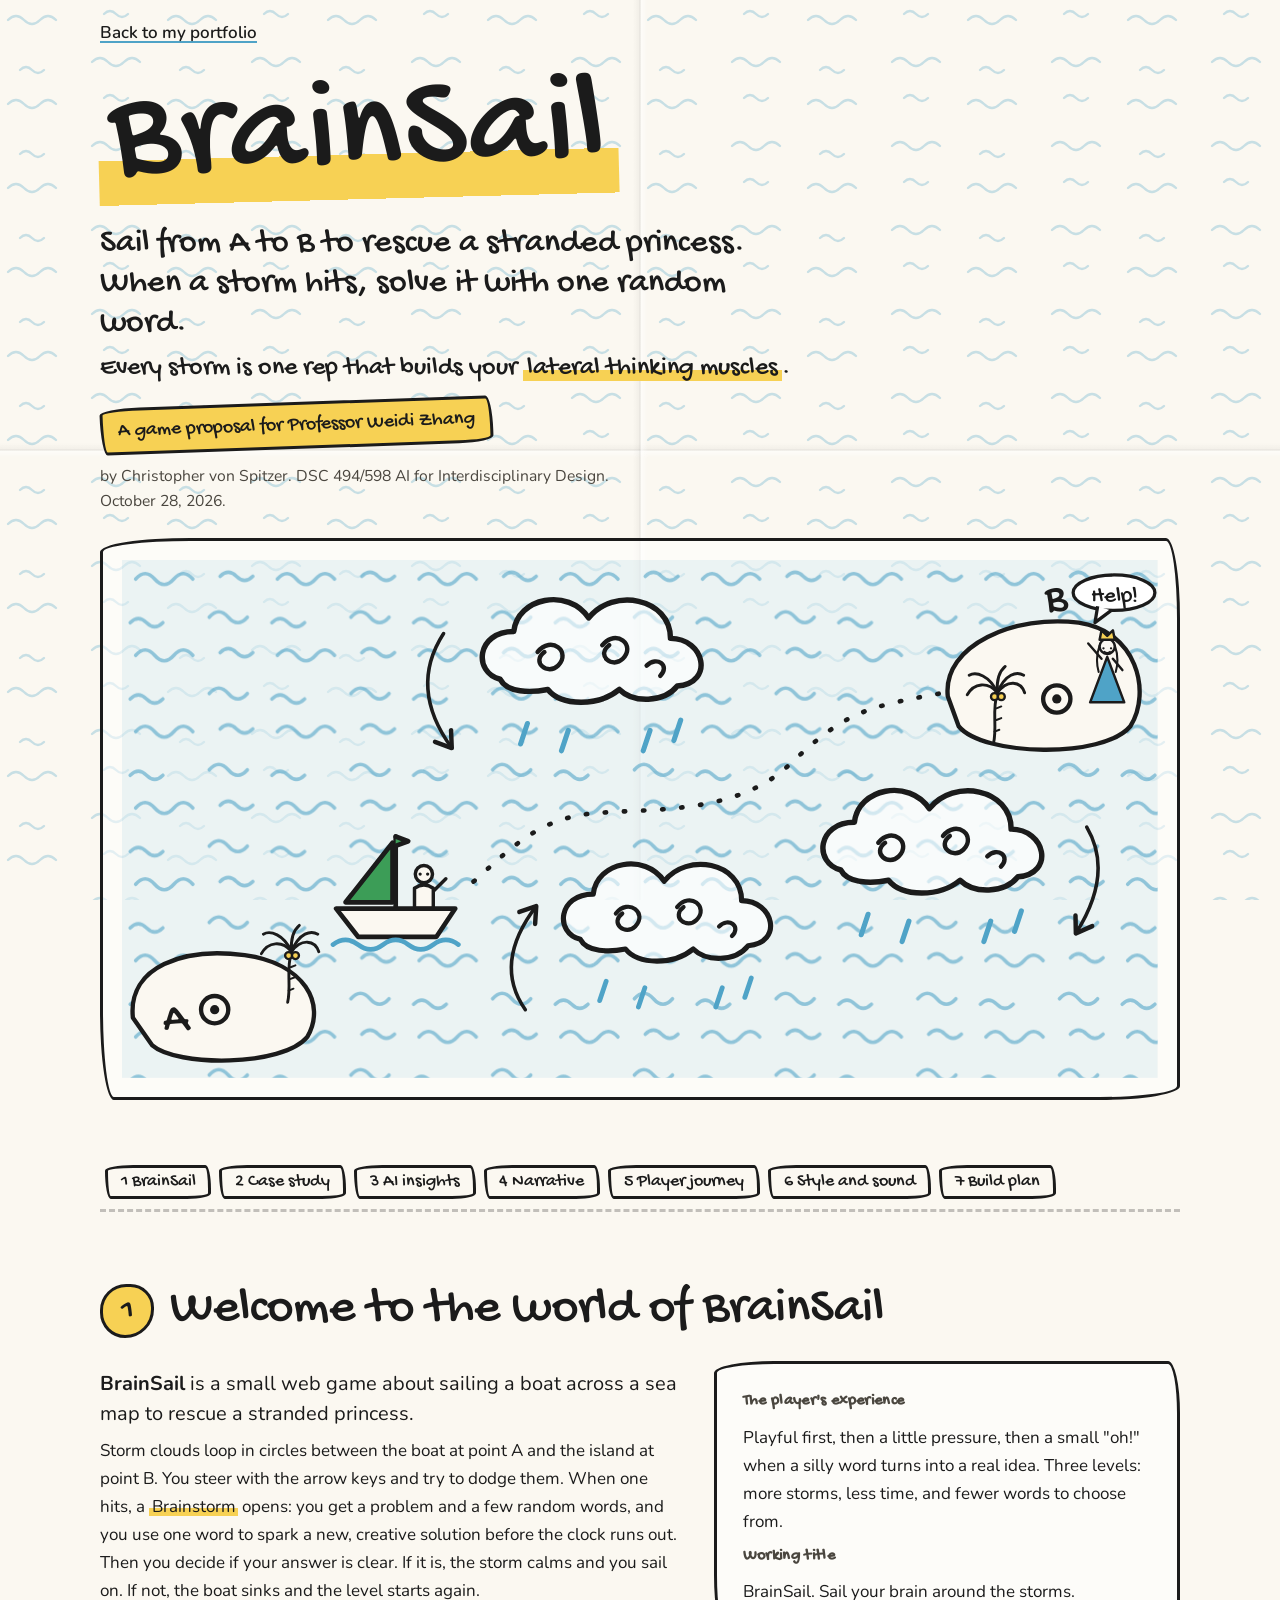
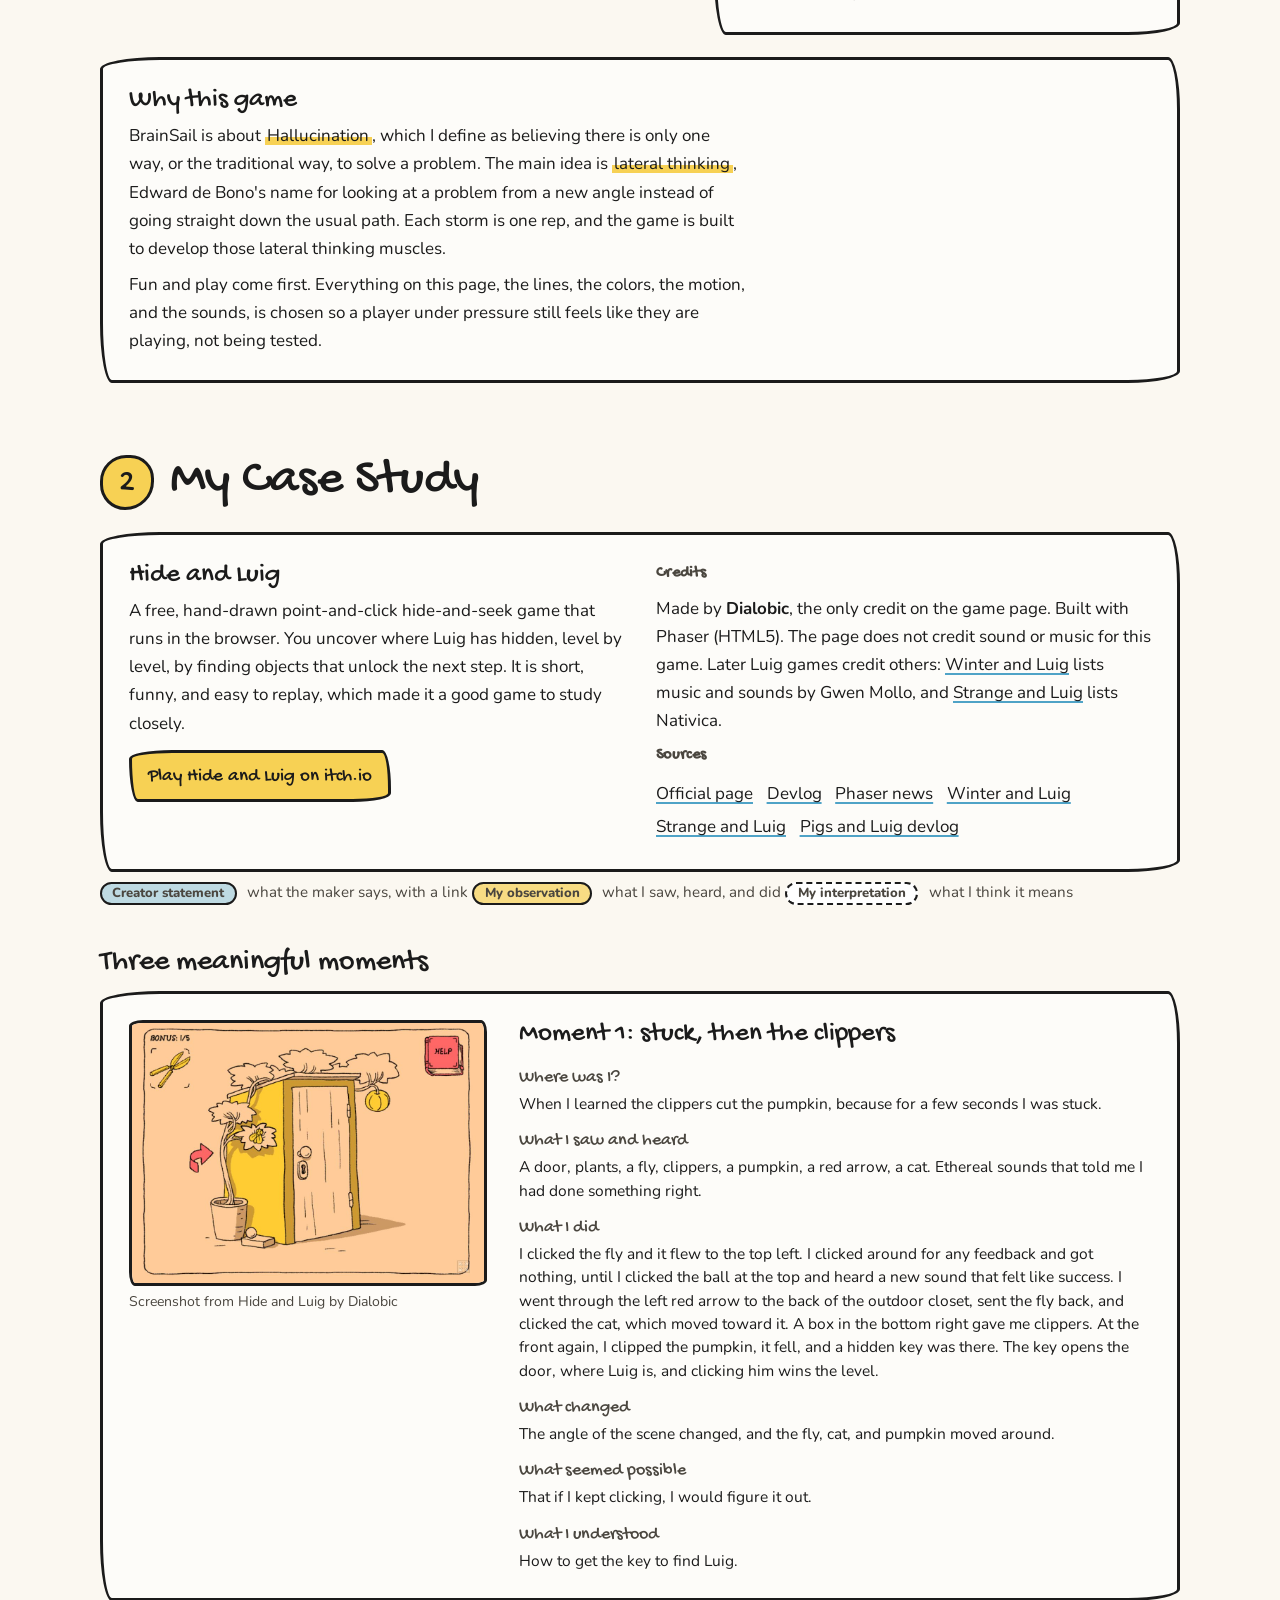
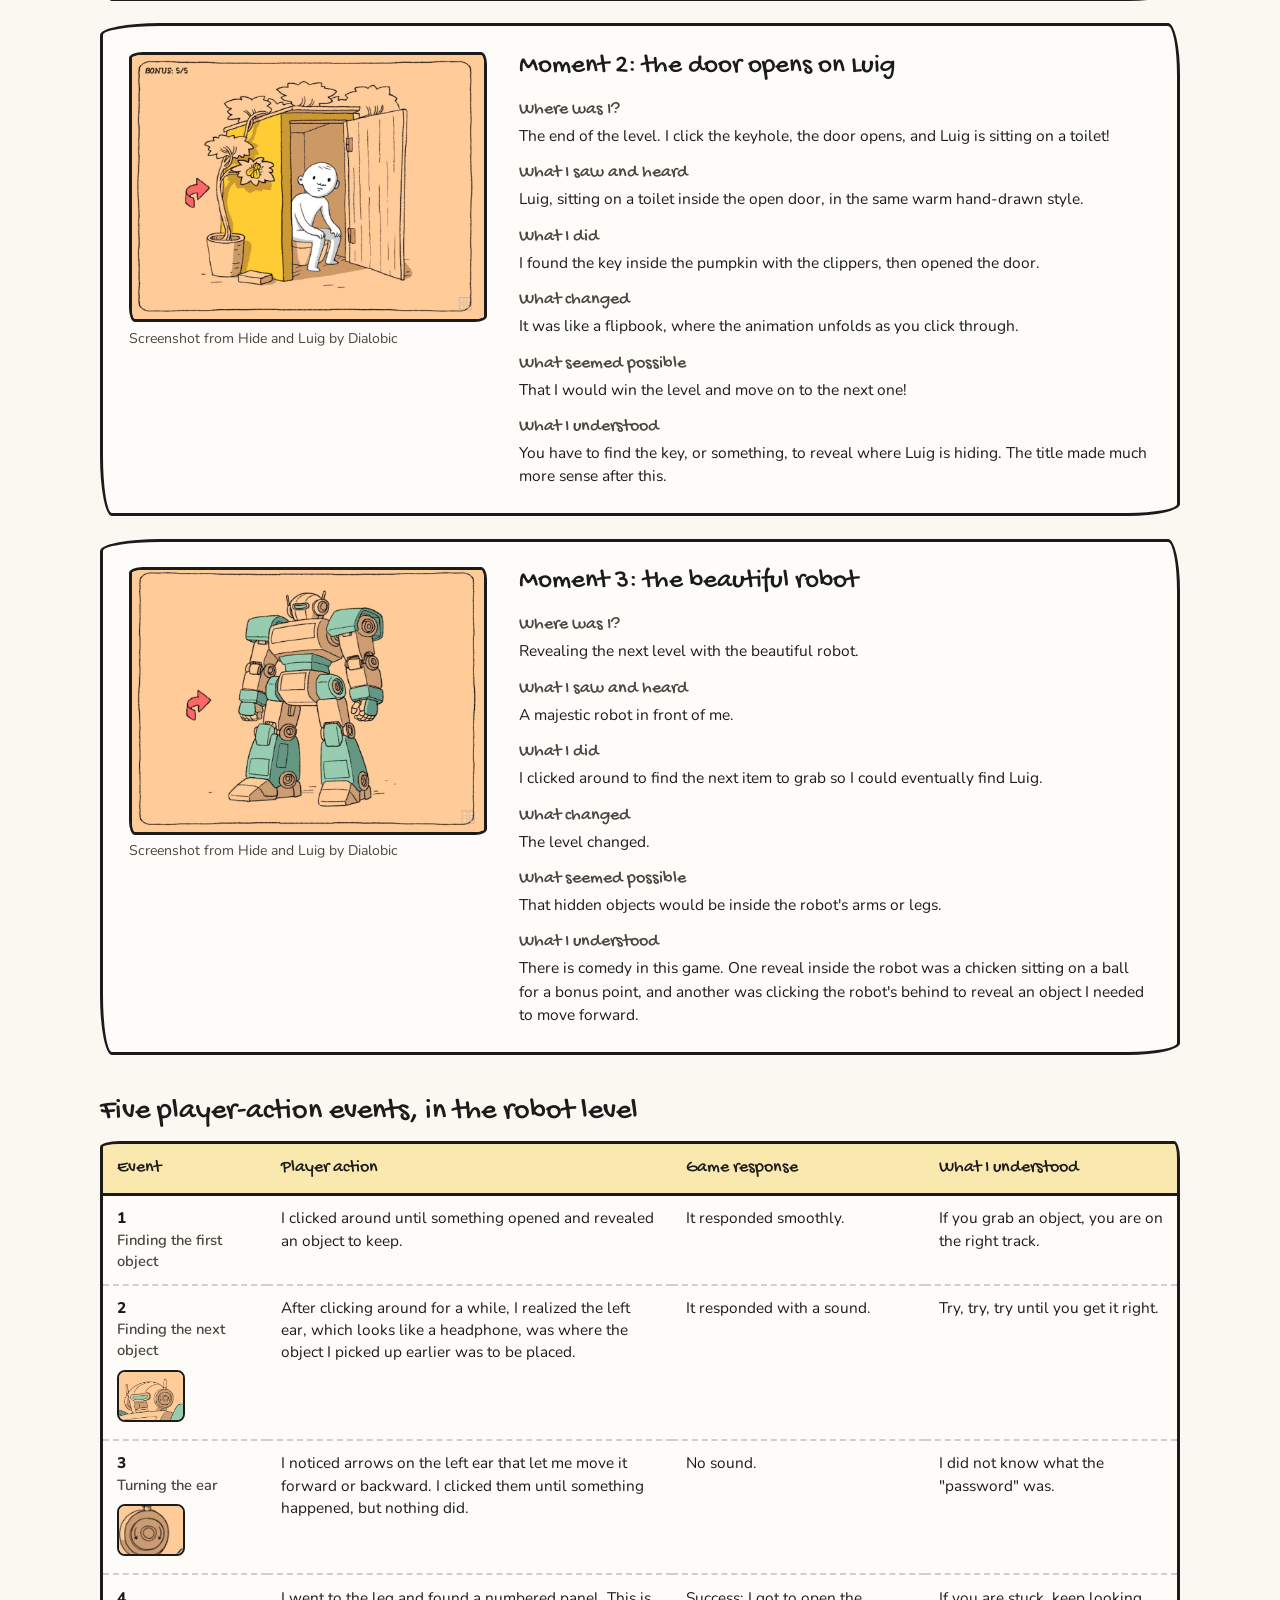
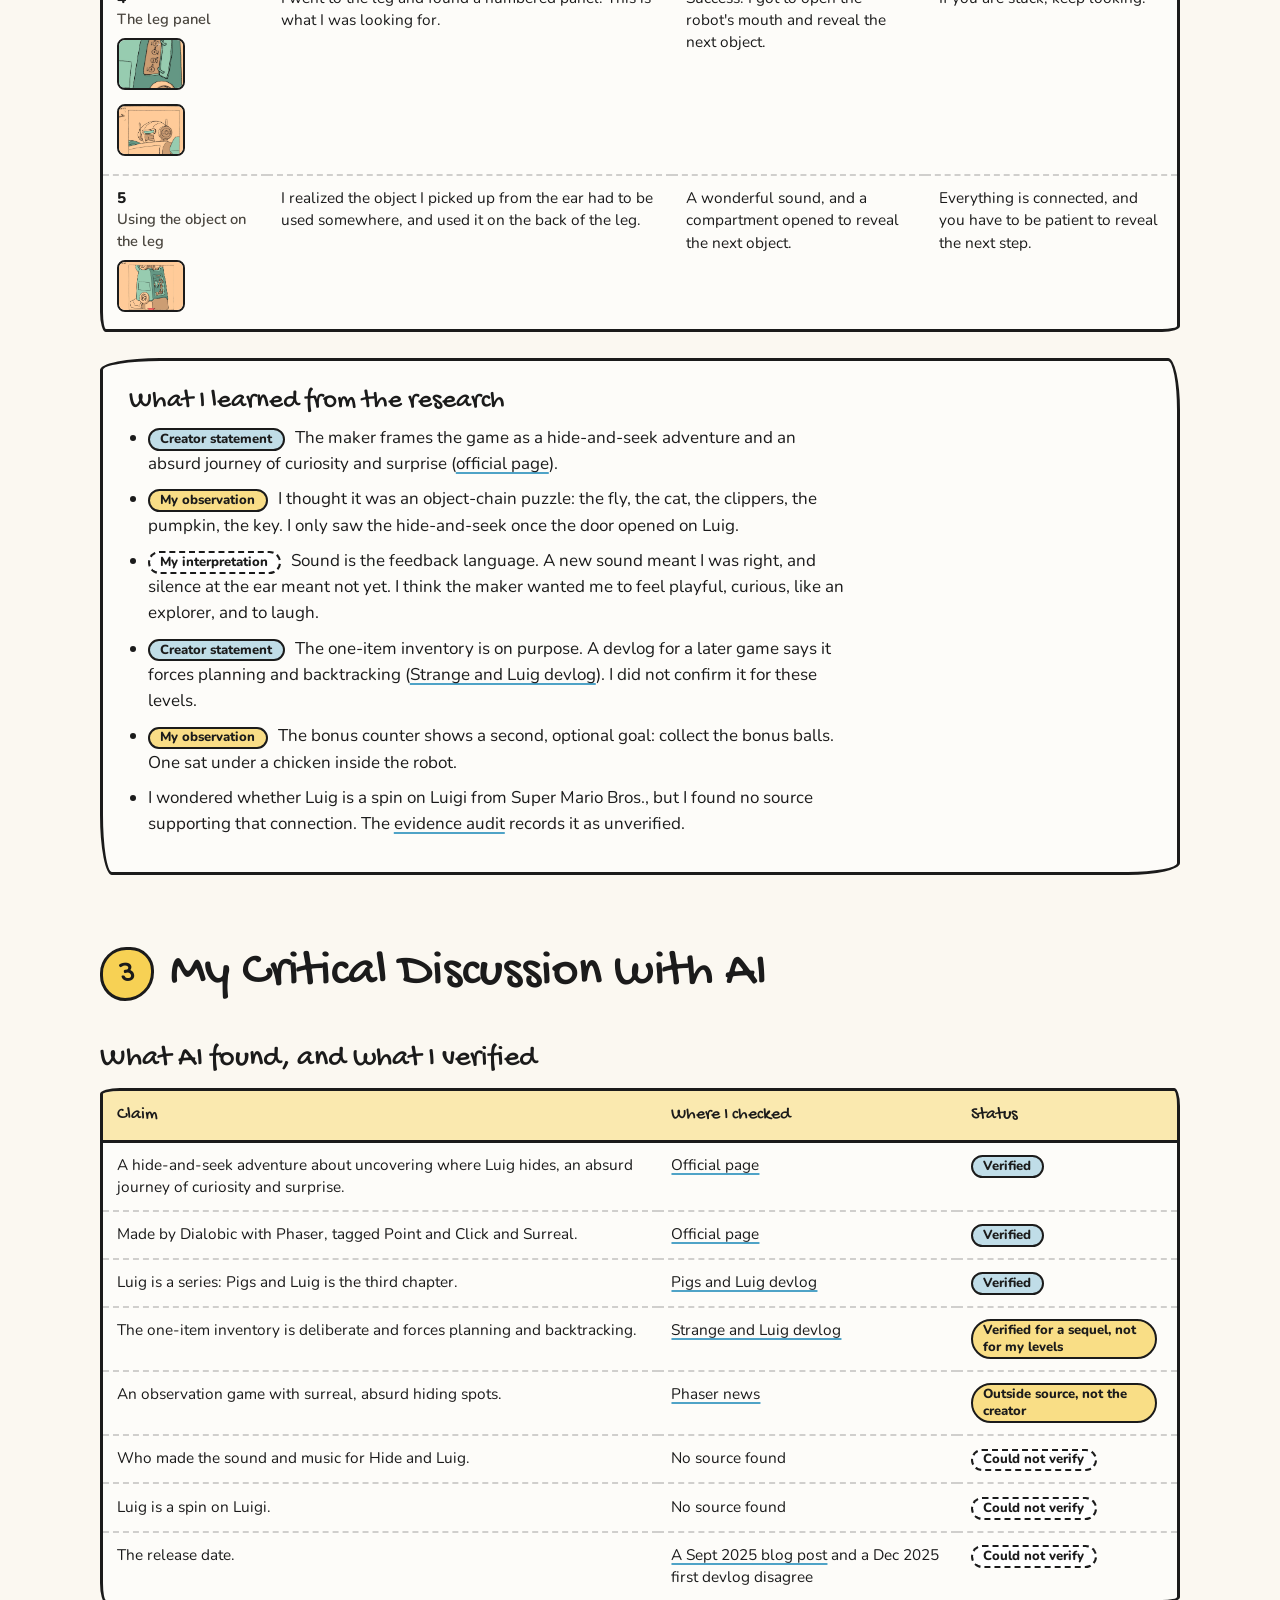
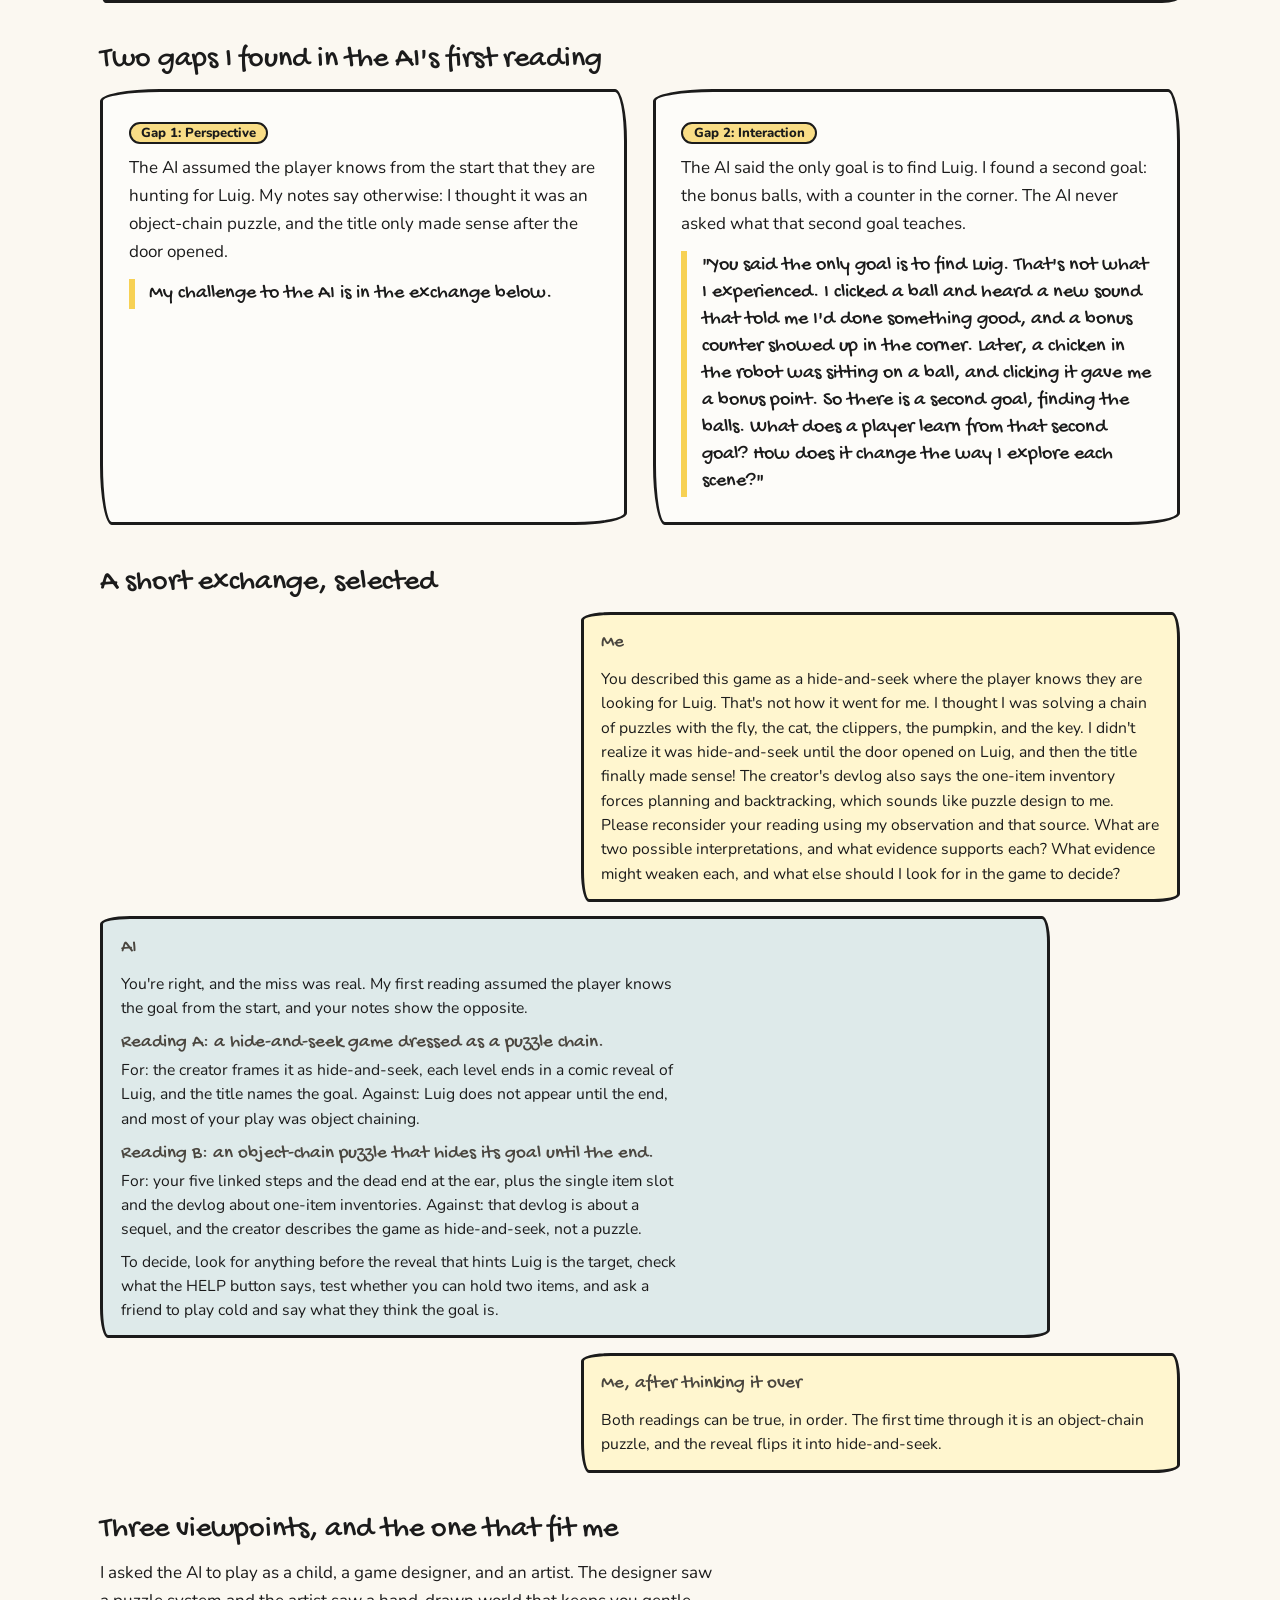
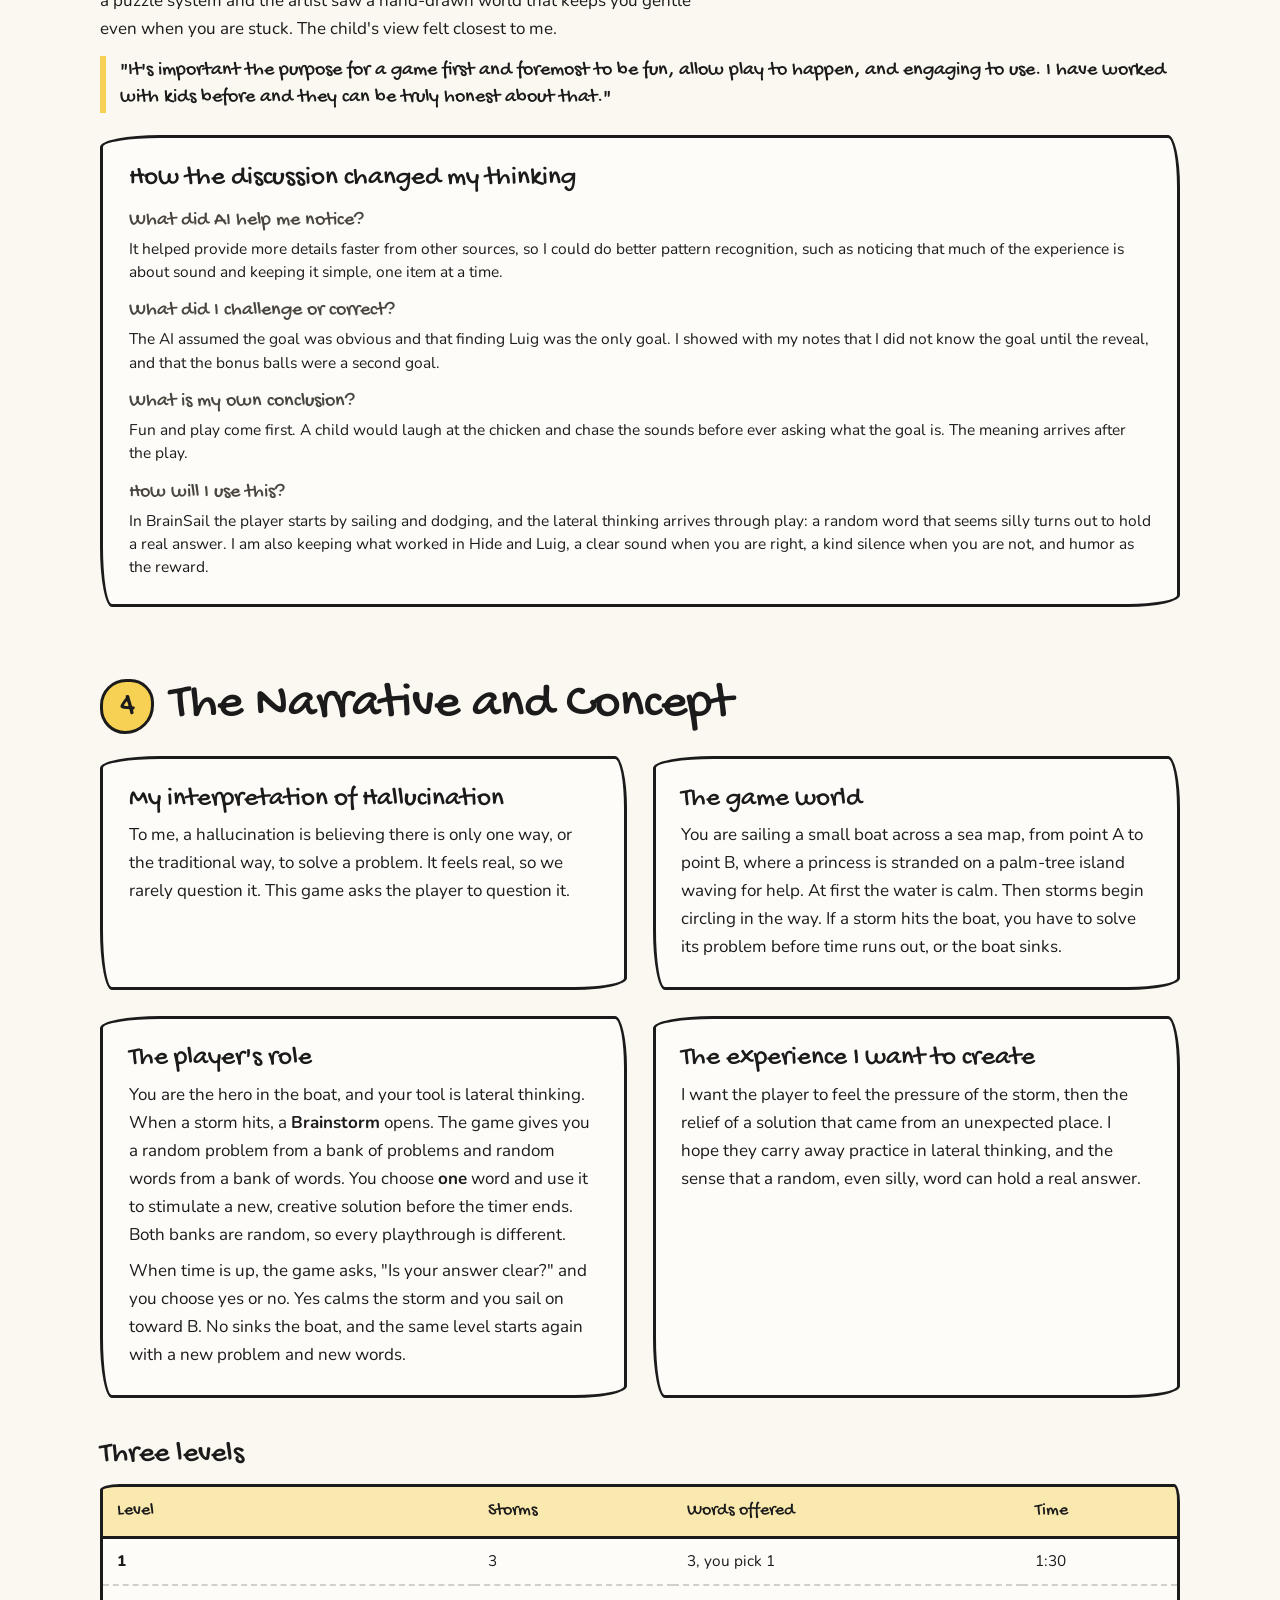
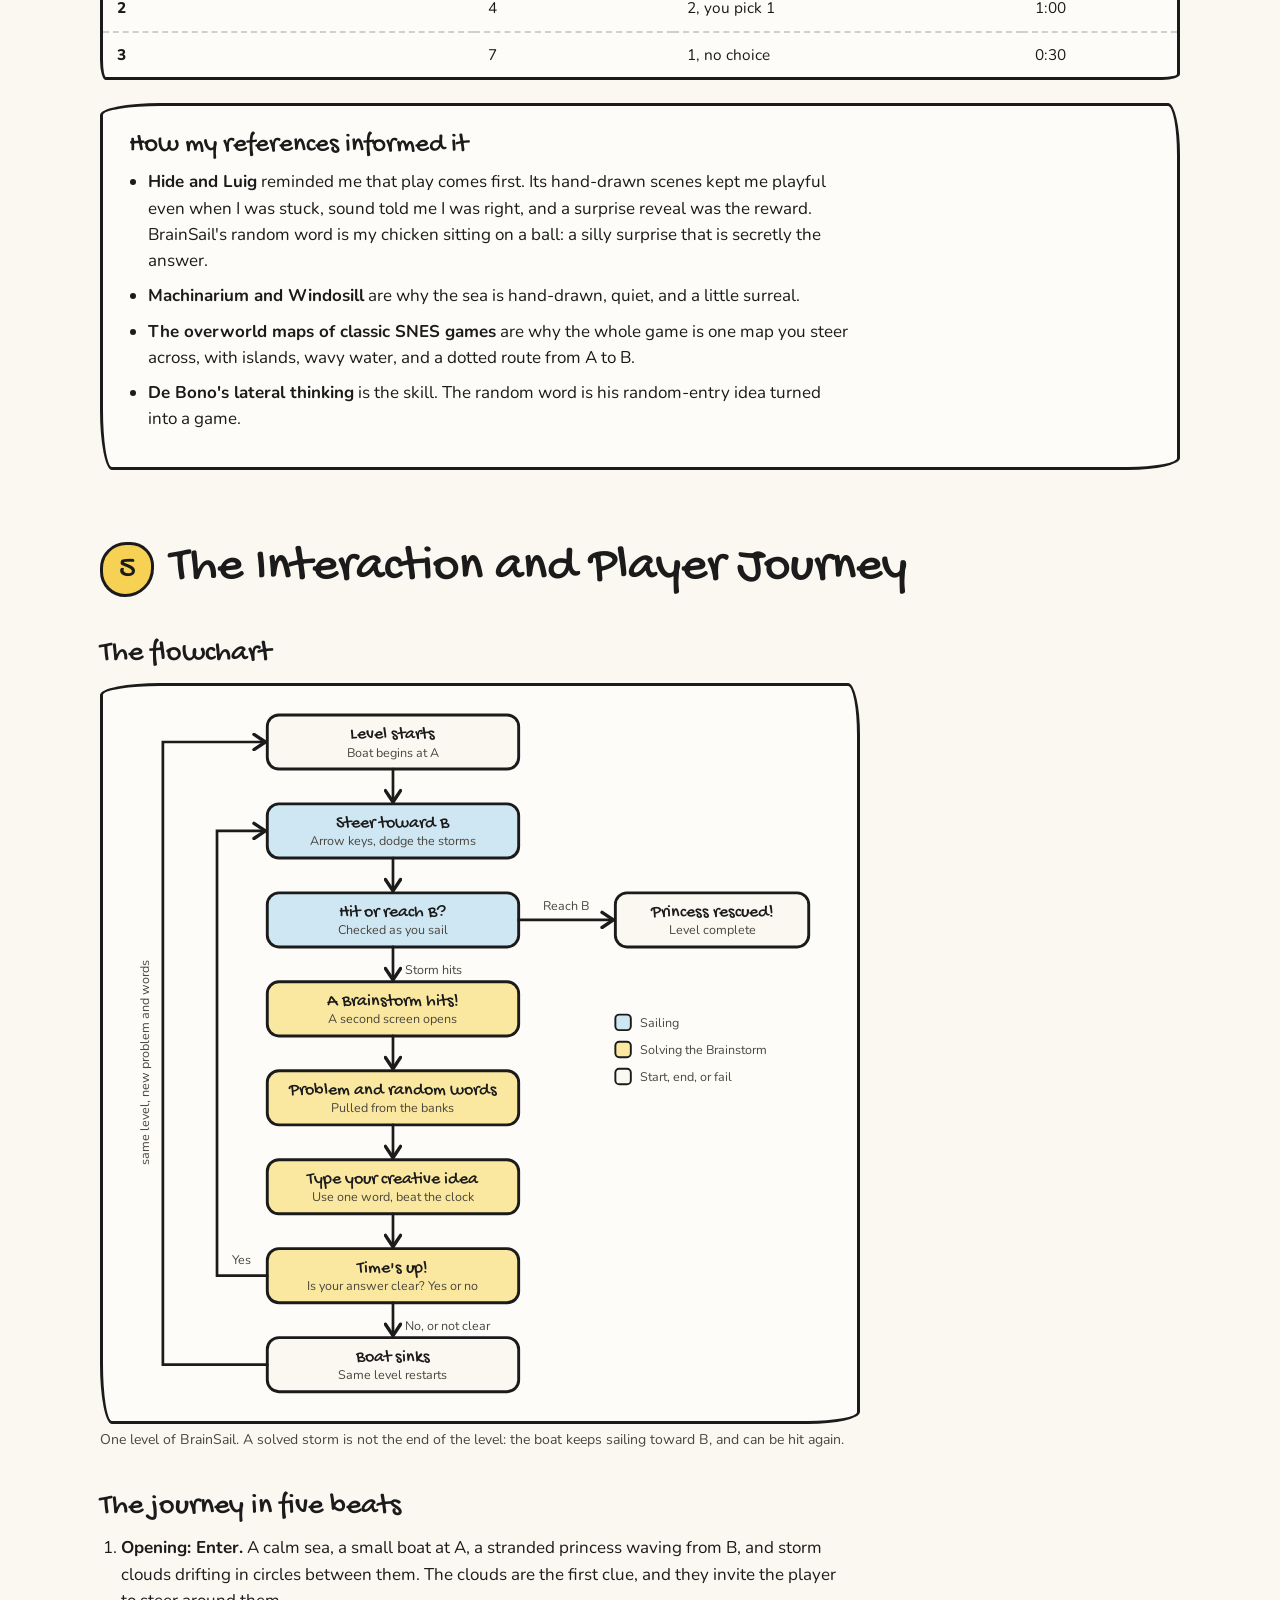
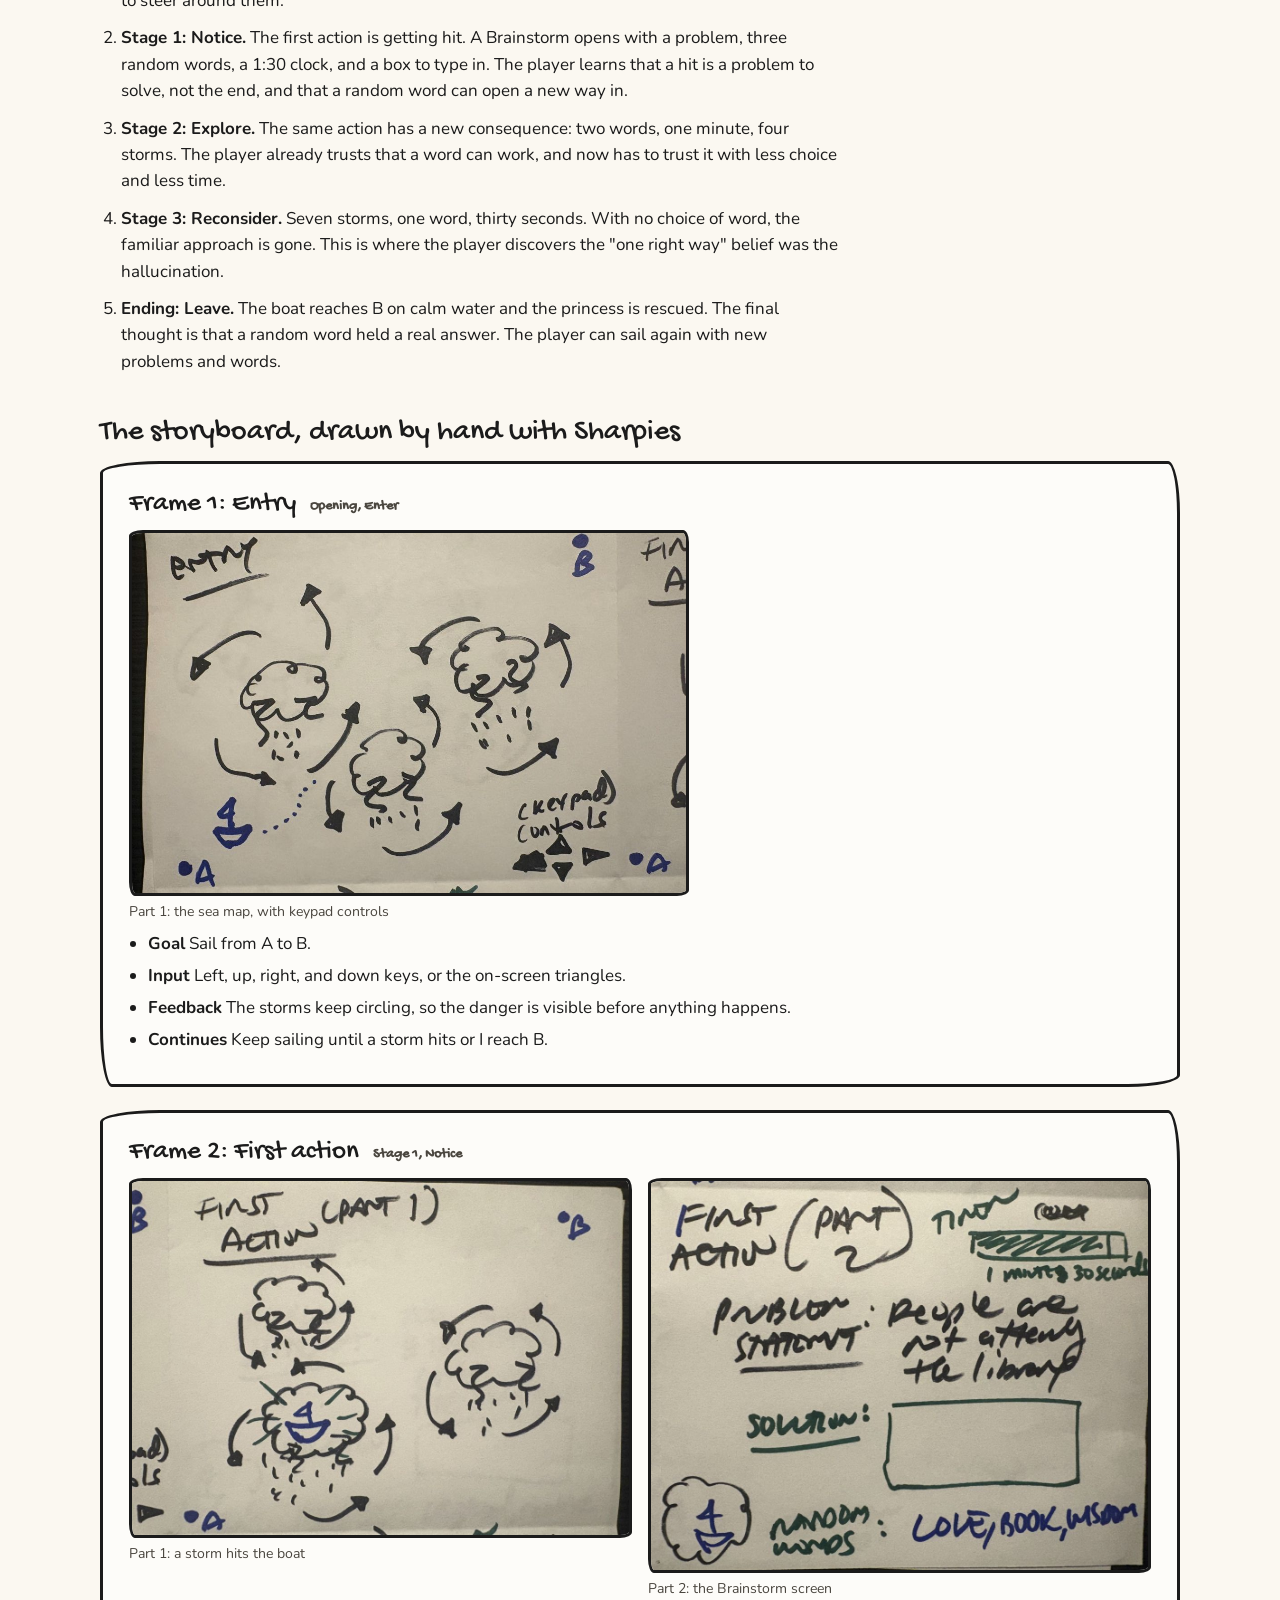
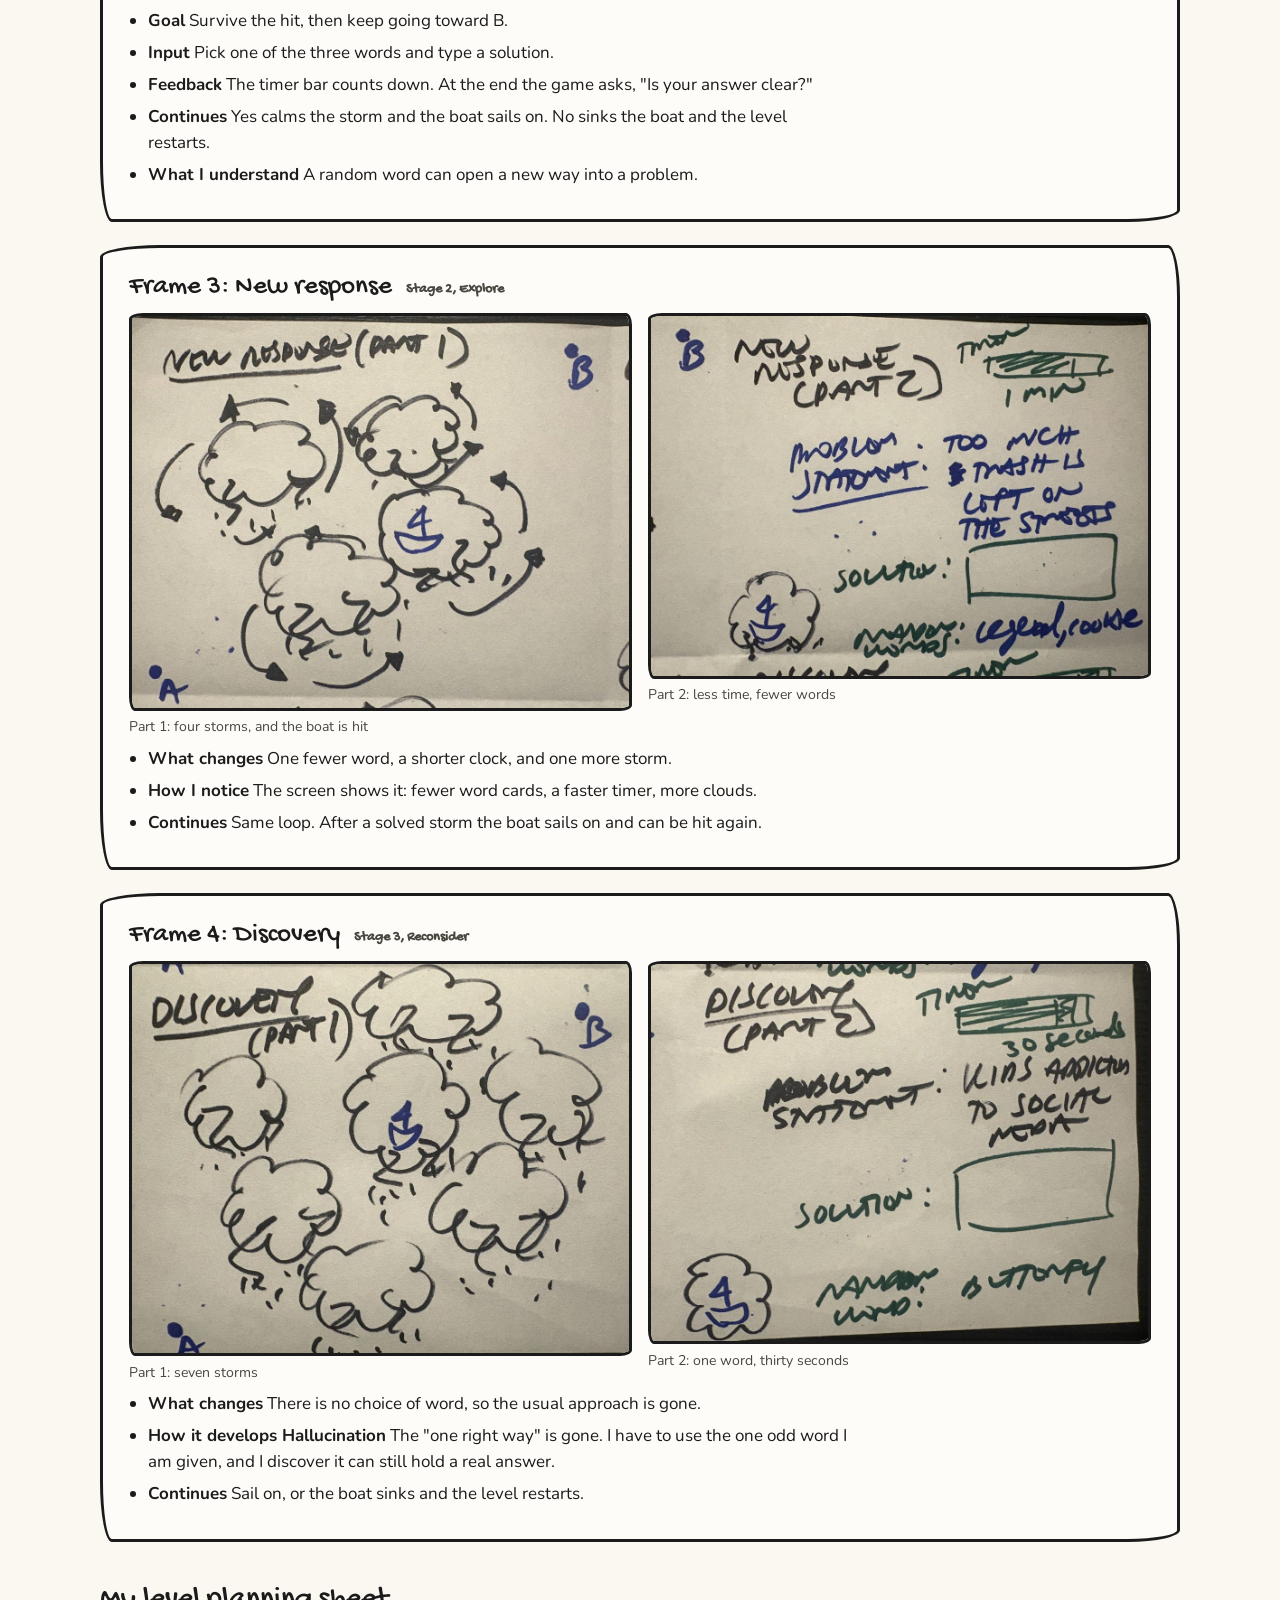
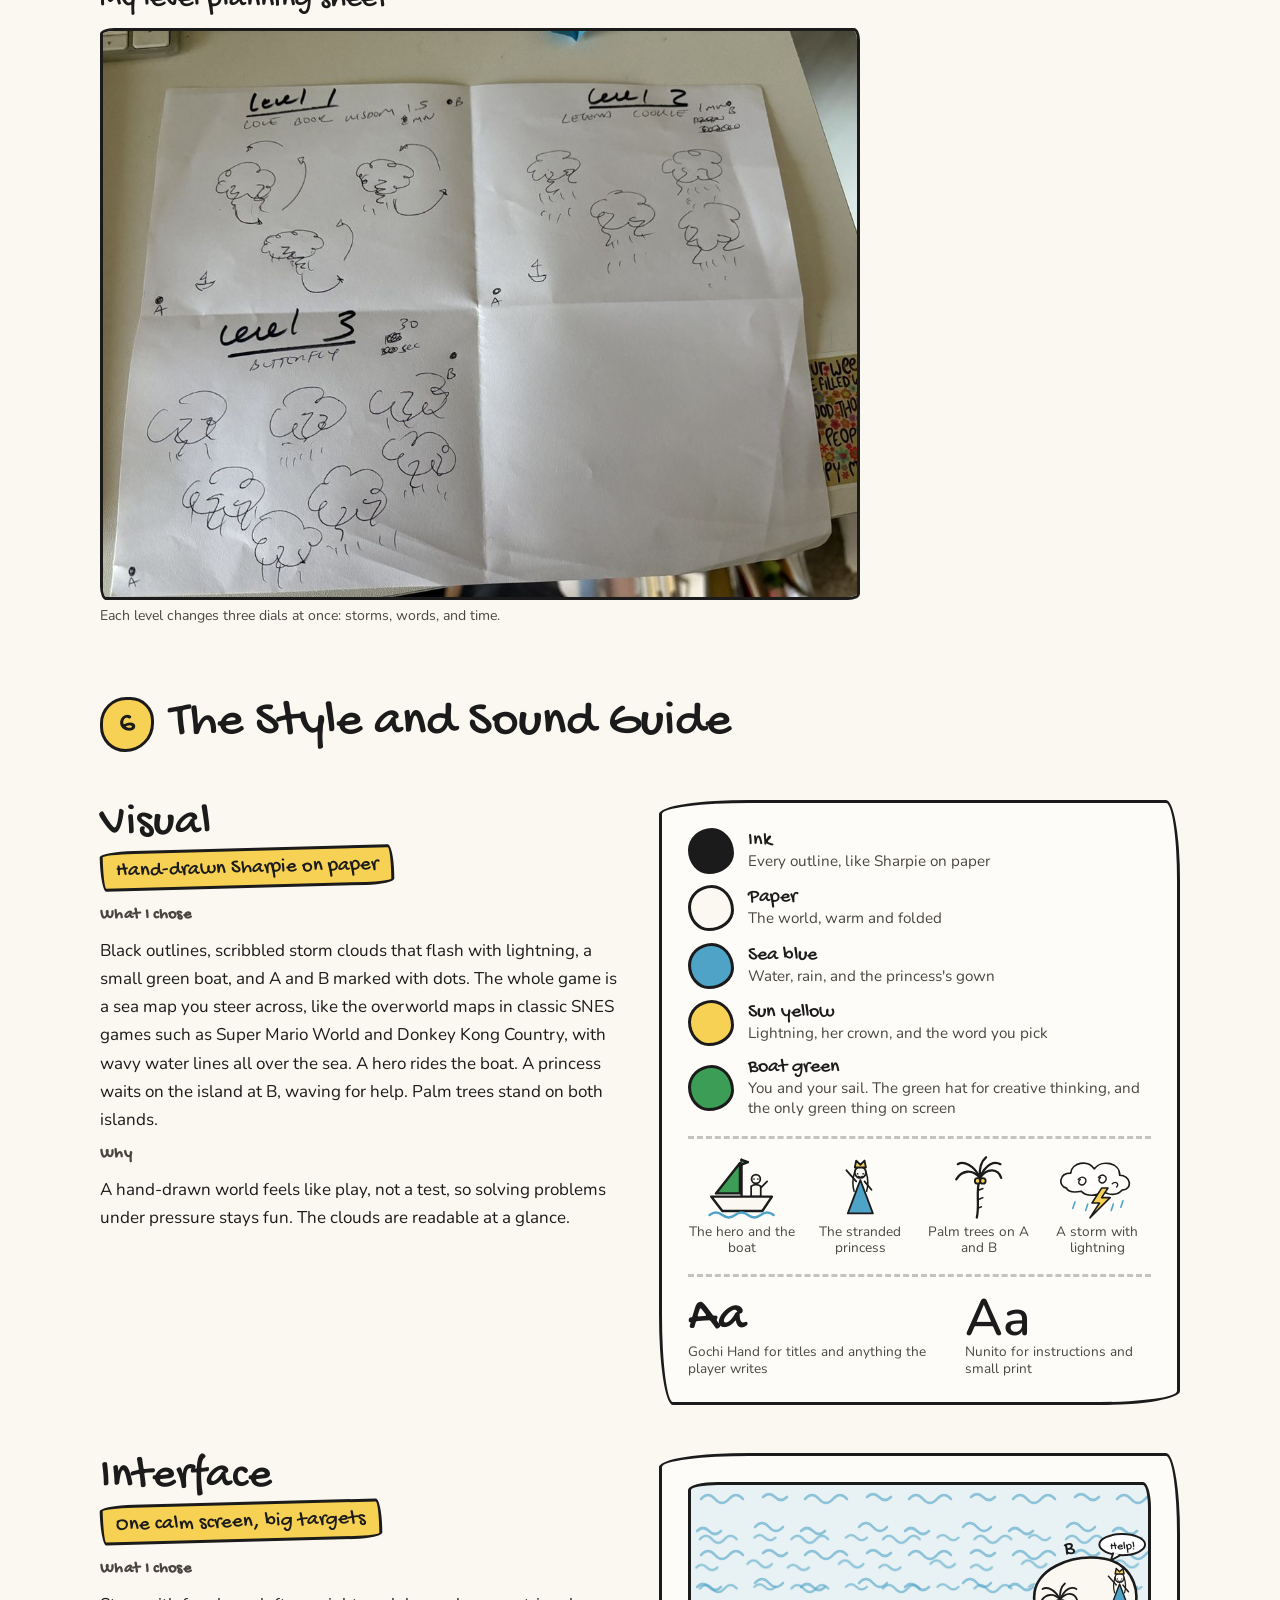
==== brainsail-proposal/index.html @ 8163c835 "Add BrainSail game proposal page" ====
<!DOCTYPE html>
<html lang="en">
<head>
<meta charset="utf-8">
<meta name="viewport" content="width=device-width, initial-scale=1">
<title>BrainSail | Game proposal</title>
<meta name="description" content="BrainSail is a lateral thinking game about sailing around storms. This is the game proposal.">
<link rel="preconnect" href="https://fonts.googleapis.com">
<link rel="preconnect" href="https://fonts.gstatic.com" crossorigin>
<link href="https://fonts.googleapis.com/css2?family=Gochi+Hand&family=Nunito:wght@400;600;800&display=swap" rel="stylesheet">
<style>
*{box-sizing:border-box}
html{scroll-behavior:smooth}
body{margin:0;background:#FBF8F1;color:#1B1B1B;font-family:"Nunito",system-ui,-apple-system,"Segoe UI",sans-serif;font-size:17px;line-height:1.65}

#style-sound{
  --ink:#1B1B1B;--paper:#FBF8F1;--sea:#4FA3C7;--sun:#F7D154;--boat:#3C9D57;--muted:#4A463F;
  --hand:"Gochi Hand","Segoe Print","Bradley Hand","Comic Sans MS",cursive;
  position:relative;isolation:isolate;overflow-x:clip;padding:0 0 5rem;
}
#style-sound::before{
  content:"";position:fixed;inset:0;z-index:-1;pointer-events:none;
  background:
    linear-gradient(90deg,transparent calc(50% - 7px),rgba(27,27,27,.04) calc(50% - 1px),rgba(27,27,27,.11) 50%,rgba(255,255,255,.55) calc(50% + 1px),transparent calc(50% + 8px)),
    linear-gradient(180deg,transparent calc(50% - 7px),rgba(27,27,27,.035) calc(50% - 1px),rgba(27,27,27,.10) 50%,rgba(255,255,255,.55) calc(50% + 1px),transparent calc(50% + 8px)),
    url("data:image/svg+xml,%3Csvg xmlns='http://www.w3.org/2000/svg' width='160' height='84' viewBox='0 0 160 84'%3E%3Cg fill='none' stroke='%234FA3C7' stroke-width='2.4' stroke-linecap='round' opacity='.3'%3E%3Cpath d='M8 20 q8-8 16 0 t16 0 t16 0'/%3E%3Cpath d='M92 62 q8-8 16 0 t16 0 t16 0'/%3E%3Cpath d='M104 14 q6-6 12 0 t12 0'/%3E%3Cpath d='M20 70 q6-6 12 0 t12 0'/%3E%3C/g%3E%3C/svg%3E");
  background-size:auto,auto,160px 84px;
  background-repeat:no-repeat,no-repeat,repeat;
}
#style-sound .bs-wrap{width:min(1080px,92vw);margin:0 auto}
#style-sound a{color:var(--ink);text-decoration-thickness:2px;text-underline-offset:3px;text-decoration-color:var(--sea)}
#style-sound a:hover{background:var(--sun)}
#style-sound :focus-visible{outline:3px solid var(--sea);outline-offset:3px;border-radius:6px}
#style-sound h1,#style-sound h2,#style-sound h3{font-family:var(--hand);font-weight:400;line-height:1.05;margin:0}
#style-sound p{margin:.5rem 0 0;max-width:62ch}

.bs-top{padding:1.2rem 0 0;font-weight:600}
.bs-hero{padding:1.5rem 0 1rem}
.bs-hero h1{font-size:clamp(4rem,13vw,8.5rem);letter-spacing:.01em;transform:rotate(-1.5deg);transform-origin:left bottom}
.bs-hero h1 span{background:linear-gradient(transparent 62%,var(--sun) 62%,var(--sun) 90%,transparent 90%);padding:0 .08em}
.bs-lede{font-family:var(--hand);font-size:clamp(1.5rem,3.4vw,2.1rem);line-height:1.2;max-width:28ch;margin-top:.6rem !important}
.bs-sticker{display:inline-block;margin-top:1.1rem;padding:.25rem .9rem;background:var(--sun);border:3px solid var(--ink);border-radius:70px 12px 60px 12px/12px 60px 12px 70px;font-family:var(--hand);font-size:1.25rem;transform:rotate(-2deg)}

.bs-frame{border:3px solid var(--ink);border-radius:90px 14px 80px 14px/14px 80px 14px 90px;background:rgba(255,255,255,.5);padding:clamp(.5rem,2vw,1.2rem);margin-top:1.4rem}
.bs-frame svg{display:block;width:100%;height:auto}
.bs-hand{font-family:var(--hand)}

.bs-intro{margin:2.6rem 0 .5rem}
.bs-intro h2{font-size:clamp(2rem,5vw,3rem)}
.bs-hl{background:linear-gradient(transparent 58%,var(--sun) 58%,var(--sun) 92%,transparent 92%);padding:0 .15em}

.bs-row{display:grid;grid-template-columns:minmax(0,1fr) minmax(0,1fr);gap:clamp(1.2rem,3vw,2.4rem);align-items:start;margin:3rem 0}
.bs-row h2{font-size:clamp(2rem,4.6vw,2.9rem)}
.bs-row h3{font-size:1.7rem;margin-top:.9rem}
.bs-k{font-weight:800;font-size:1rem;color:var(--muted);margin:1.1rem 0 .1rem;font-family:var(--hand);letter-spacing:.02em}
.bs-k+p{margin-top:0}
.bs-name{display:inline-block;font-family:var(--hand);font-size:1.3rem;background:var(--sun);border:3px solid var(--ink);border-radius:60px 10px 50px 10px/10px 50px 10px 60px;padding:0 .8rem;transform:rotate(-1.5deg);margin-bottom:.4rem}
.bs-demo{border:3px solid var(--ink);border-radius:90px 14px 80px 14px/14px 80px 14px 90px;background:rgba(255,255,255,.55);padding:clamp(1rem,2.5vw,1.6rem)}
.bs-demo small{display:block;margin-top:.9rem;color:var(--muted);font-size:.9rem;line-height:1.4}

.bs-chips{display:grid;gap:.7rem}
.bs-chip{display:flex;align-items:center;gap:.9rem}
.bs-chip i{flex:none;width:46px;height:46px;border:3px solid var(--ink);border-radius:52% 48% 55% 45%/48% 55% 45% 52%}
.bs-chip b{font-family:var(--hand);font-weight:400;font-size:1.25rem;display:block;line-height:1.1}
.bs-chip span{font-size:.95rem;color:var(--muted);line-height:1.3;display:block}
.bs-type{display:flex;gap:1.6rem;align-items:flex-end;margin-top:1.1rem;padding-top:1rem;border-top:3px dashed rgba(27,27,27,.25)}
.bs-type div{font-size:.85rem;color:var(--muted);line-height:1.2}
.bs-type strong{display:block;font-size:3.2rem;line-height:1;color:var(--ink);font-weight:400}

.bs-btn{font-family:var(--hand);font-size:1.2rem;line-height:1.1;color:var(--ink);background:var(--paper);border:3px solid var(--ink);border-radius:50px 10px 44px 10px/10px 44px 10px 50px;padding:.5rem 1.05rem;cursor:pointer;min-height:44px;transition:background .15s,transform .15s}
.bs-btn:hover{background:var(--sun)}
.bs-btn:active{transform:translateY(2px)}
.bs-btn[disabled]{opacity:.5;cursor:default}
.bs-btn.is-sea{background:var(--sea)}
.bs-btn.is-sea:hover{background:#6bb7d6}

.bs-mock{display:grid;gap:1rem}
.bs-mockhead{display:flex;gap:1rem;align-items:center}
.bs-ring{flex:none;width:92px;height:92px}
.bs-ring line{stroke:var(--ink);stroke-width:4;stroke-linecap:round}
.bs-ring text{font-family:var(--hand);font-size:26px;text-anchor:middle;dominant-baseline:central;fill:var(--ink)}
.bs-prob{font-size:.98rem;line-height:1.35}
.bs-prob b{font-family:var(--hand);font-weight:400;font-size:1.15rem;display:block}
.bs-cards{display:grid;grid-template-columns:repeat(3,1fr);gap:.7rem}
.bs-wc{font-family:var(--hand);font-size:1.5rem;color:var(--ink);background:#fff;border:3px solid var(--ink);border-radius:30px 8px 26px 8px/8px 26px 8px 30px;padding:1rem .3rem;cursor:pointer;min-height:64px;transition:transform .2s,background .2s,opacity .2s}
.bs-wc:nth-child(1){transform:rotate(-2deg)}
.bs-wc:nth-child(2){transform:rotate(1.2deg)}
.bs-wc:nth-child(3){transform:rotate(-1deg)}
.bs-wc:hover{background:#fff6cf}
.bs-wc.is-on{background:var(--sun);transform:translateY(-5px) rotate(0)}
.bs-wc.is-off{opacity:.45}
.bs-write{min-height:74px;border:3px solid var(--ink);border-radius:20px 6px 18px 6px/6px 18px 6px 20px;background:repeating-linear-gradient(transparent,transparent 25px,rgba(79,163,199,.45) 25px,rgba(79,163,199,.45) 27px);padding:.5rem .8rem;font-family:var(--hand);font-size:1.15rem;color:var(--muted)}
.bs-answer{display:grid;grid-template-columns:1fr 1fr;gap:.7rem}

.bs-stage{position:relative;height:220px;overflow:hidden;border:3px solid var(--ink);border-radius:30px 8px 26px 8px/8px 26px 8px 30px;background:rgba(79,163,199,.14)}
.bs-waves{position:absolute;left:0;right:0;bottom:0;width:100%;height:56px}
.bs-cloudbox{position:absolute;right:7%;top:6%;width:44%;max-width:210px;transition:transform .7s ease,opacity .7s ease}
.bs-cloudbox svg,.bs-boatbox svg{display:block;width:100%;height:auto}
.bs-boatbox{position:absolute;left:8%;bottom:20%;width:38%;max-width:170px;transition:transform 1.6s ease-in,opacity 1.6s ease-in}
.bs-boatbox .in{animation:bs-bob 3.2s ease-in-out infinite}
.bs-puff,.bs-bubbles{position:absolute;pointer-events:none}
.bs-puff{right:20%;top:26%;width:60px;height:60px}
.bs-bubbles{left:22%;bottom:30%;width:60px;height:60px}
.bs-puff i,.bs-bubbles i{position:absolute;width:12px;height:12px;border:3px solid var(--ink);border-radius:50%;opacity:0}
.bs-puff i:nth-child(1){left:6px;top:20px}.bs-puff i:nth-child(2){left:30px;top:10px}.bs-puff i:nth-child(3){left:44px;top:32px}
.bs-bubbles i:nth-child(1){left:4px;bottom:0}.bs-bubbles i:nth-child(2){left:26px;bottom:6px}.bs-bubbles i:nth-child(3){left:44px;bottom:0}
.bs-stage.is-hit .bs-boatbox .in{animation:bs-shake .5s ease-in-out 1}
.bs-stage.is-solved .bs-cloudbox{transform:scale(.12) rotate(40deg);opacity:0}
.bs-stage.is-solved .bs-puff i{animation:bs-rise 1s ease-out 1 forwards}
.bs-stage.is-solved .bs-puff i:nth-child(2){animation-delay:.1s}.bs-stage.is-solved .bs-puff i:nth-child(3){animation-delay:.2s}
.bs-stage.is-sunk .bs-boatbox{transform:translateY(64px) rotate(30deg);opacity:.25}
.bs-stage.is-sunk .bs-bubbles i{animation:bs-rise 1.6s ease-out 1 forwards}
.bs-stage.is-sunk .bs-bubbles i:nth-child(2){animation-delay:.3s}.bs-stage.is-sunk .bs-bubbles i:nth-child(3){animation-delay:.6s}
.bs-ctl{display:flex;flex-wrap:wrap;gap:.6rem;margin-top:.9rem}

.bs-lede2{font-family:var(--hand);font-size:clamp(1.25rem,2.6vw,1.6rem);line-height:1.25;max-width:36ch;margin-top:.5rem !important}
.bs-steer h3{font-size:1.9rem;margin:3rem 0 .4rem}
.bs-steer .bs-demo{margin-top:1rem}
.bs-steergrid{display:grid;grid-template-columns:minmax(0,1fr) auto;gap:clamp(1rem,3vw,2rem);align-items:center}
.bs-map{position:relative;border:3px solid var(--ink);border-radius:30px 8px 26px 8px/8px 26px 8px 30px;background:rgba(79,163,199,.12);overflow:hidden;cursor:pointer;touch-action:manipulation}
.bs-map svg{display:block;width:100%;height:auto}
.bs-map:focus-visible{outline:3px solid var(--sea);outline-offset:4px}
.bs-mshake.is-hit{animation:bs-shake .5s ease-in-out 1}
.bs-keys{display:grid;grid-template-columns:76px 76px 76px;grid-template-rows:46px 46px;gap:6px;justify-content:center}
.bs-key{display:grid;place-items:center;padding:0;background:var(--paper);border:3px solid var(--ink);border-radius:14px 6px 12px 6px/6px 12px 6px 14px;cursor:pointer;touch-action:none;transition:background .1s,transform .1s}
.bs-key svg{width:22px;height:22px;display:block}
.bs-key:hover{background:#fff6cf}
.bs-key.is-down,.bs-key:active{background:var(--sun);transform:translateY(2px)}
.bs-key[data-dir=left]{grid-column:1;grid-row:1/3}
.bs-key[data-dir=up]{grid-column:2;grid-row:1}
.bs-key[data-dir=down]{grid-column:2;grid-row:2}
.bs-key[data-dir=right]{grid-column:3;grid-row:1/3}
.bs-sounds{list-style:none;margin:0;padding:0;display:grid;gap:.55rem}
.bs-sounds li{display:grid;grid-template-columns:minmax(0,1fr) auto auto;gap:.7rem;align-items:center;padding:.5rem 0;border-bottom:2px dashed rgba(27,27,27,.2)}
.bs-sounds li:last-child{border-bottom:0}
.bs-sounds b{font-family:var(--hand);font-weight:400;font-size:1.25rem;display:block;line-height:1.1}
.bs-sounds span.d{font-size:.92rem;color:var(--muted);line-height:1.3;display:block}
.bs-bars{display:flex;gap:3px;align-items:center;height:26px;width:34px}
.bs-bars i{display:block;width:5px;height:100%;background:var(--ink);border-radius:3px;transform:scaleY(.25);transform-origin:center}
.bs-bars.playing i{animation:bs-bars .45s ease-in-out infinite alternate}
.bs-bars.playing i:nth-child(2){animation-delay:.1s;background:var(--sea)}
.bs-bars.playing i:nth-child(3){animation-delay:.2s}
.bs-bars.playing i:nth-child(4){animation-delay:.05s;background:var(--sun);box-shadow:0 0 0 1px var(--ink)}
.bs-audiobar{display:flex;flex-wrap:wrap;gap:.7rem;align-items:center;margin-bottom:.8rem}
.bs-status{font-size:.92rem;color:var(--muted)}

.bs-refs{margin:4rem 0 0}
.bs-refs>h2{font-size:clamp(2rem,5vw,3rem)}
.bs-refgrid{display:grid;grid-template-columns:repeat(3,minmax(0,1fr));gap:clamp(1rem,2.4vw,1.8rem);margin-top:1.8rem}
.bs-ref{position:relative;background:#fff;border:3px solid var(--ink);border-radius:16px 6px 14px 6px/6px 14px 6px 16px;padding:1.6rem 1.3rem 1.3rem;box-shadow:5px 6px 0 rgba(27,27,27,.14)}
.bs-ref:nth-child(1){transform:rotate(-1.2deg)}
.bs-ref:nth-child(2){transform:rotate(.9deg)}
.bs-ref:nth-child(3){transform:rotate(-.6deg)}
.bs-ref::before{content:"";position:absolute;left:50%;top:-14px;width:84px;height:26px;background:rgba(247,209,84,.85);border:2px solid rgba(27,27,27,.5);transform:translateX(-50%) rotate(-3deg)}
.bs-ref h3{font-size:1.9rem}
.bs-how{display:inline-block;font-size:.88rem;font-weight:800;background:rgba(79,163,199,.28);border-radius:20px;padding:.05rem .7rem;margin:0 0 .5rem}
.bs-ref p{font-size:.98rem;line-height:1.55}
.bs-ref .bs-k{font-size:1.05rem;margin-top:.9rem}

.bs-credits{margin:4rem 0 0;border-top:3px dashed rgba(27,27,27,.3);padding-top:1.6rem}
.bs-credits h2{font-size:2rem}
.bs-credits ul{margin:.7rem 0 0;padding-left:1.2rem}
.bs-credits li{margin:.35rem 0;max-width:70ch}


#style-sound [hidden]{display:none !important}
.sr{position:absolute;width:1px;height:1px;overflow:hidden;clip:rect(0 0 0 0);white-space:nowrap}
.bs-lede{max-width:34ch !important}
.bs-cast{display:grid;grid-template-columns:repeat(4,1fr);gap:.6rem;margin-top:1.1rem;padding-top:1rem;border-top:3px dashed rgba(27,27,27,.25)}
.bs-cast figure{margin:0;text-align:center;font-size:.85rem;line-height:1.2;color:var(--muted)}
.bs-cast svg{display:block;width:100%;height:64px;margin-bottom:.3rem}
.bs-play .bs-screens{display:grid}
.bs-screen{grid-area:1/1;min-width:0;display:flex;flex-direction:column}
.bs-screen.is-off{visibility:hidden;pointer-events:none}
.bs-map{position:relative;flex:1;display:flex;align-items:center;border:3px solid var(--ink);border-radius:30px 8px 26px 8px/8px 26px 8px 30px;background-color:rgba(79,163,199,.12);overflow:hidden;cursor:pointer;touch-action:manipulation;
  background-image:url("data:image/svg+xml,%3Csvg xmlns='http://www.w3.org/2000/svg' width='104' height='56' viewBox='0 0 104 56'%3E%3Cg fill='none' stroke='%234FA3C7' stroke-width='2.6' stroke-linecap='round' opacity='.6'%3E%3Cpath d='M10 14 q7-8 14 0 t14 0 t14 0'/%3E%3Cpath d='M64 42 q7-8 14 0 t14 0'/%3E%3Cpath d='M72 12 q6-6 12 0 t12 0'/%3E%3Cpath d='M6 46 q6-6 12 0 t12 0'/%3E%3C/g%3E%3C/svg%3E")}
.bs-map svg{display:block;width:100%;height:auto}
.bs-map:focus-visible{outline:3px solid var(--sea);outline-offset:4px}
.bs-flashfx{position:absolute;inset:0;background:#fff;opacity:0;pointer-events:none}
.bs-flashfx.on{animation:bs-fx .35s ease-out 1}
.bs-mcloud .bs-mc-in{transition:transform .6s ease,opacity .6s ease}
.bs-mcloud.is-gone .bs-mc-in{transform:scale(.1) rotate(40deg);opacity:0}
.bs-mbolt{opacity:0}
.bs-mbolt.on{opacity:1;animation:bs-flash2 .42s steps(1) 1}
.bs-bolt{opacity:0;animation:bs-flash 7s linear infinite}
.bs-mshake{transition:transform 1.4s ease-in,opacity 1.4s ease-in}
.bs-mshake.is-hit{animation:bs-shake .5s ease-in-out 1}
.bs-mshake.is-sunk{transform:translateY(34px) rotate(30deg);opacity:.25}
.bs-solve{flex:1;border:3px solid var(--ink);border-radius:30px 8px 26px 8px/8px 26px 8px 30px;background:#fff;padding:clamp(.8rem,2.4vw,1.1rem);display:flex;flex-direction:column;gap:.7rem}
.bs-solvehead{display:flex;align-items:center;gap:.6rem}
.bs-solvehead svg{width:64px;height:48px;flex:none}
.bs-solvehead h3{font-size:1.9rem;margin:0}
.bs-instr{margin:0 !important;max-width:none !important;background:var(--sun);border:3px solid var(--ink);border-radius:30px 8px 26px 8px/8px 26px 8px 30px;padding:.5rem .85rem;font-family:var(--hand);font-size:1.2rem;line-height:1.25}
.bs-typein{width:100%;min-height:104px;resize:vertical;font-family:var(--hand);font-size:1.25rem;line-height:27px;color:var(--ink);background:repeating-linear-gradient(transparent,transparent 25px,rgba(79,163,199,.45) 25px,rgba(79,163,199,.45) 27px);border:3px solid var(--ink);border-radius:20px 6px 18px 6px/6px 18px 6px 20px;padding:.45rem .8rem}
.bs-typein::placeholder{color:#6b665d}
.bs-typein[readonly]{background-color:#f4efe2}
.bs-timesup{padding:.7rem .8rem;border:3px solid var(--ink);border-radius:26px 8px 22px 8px/8px 22px 8px 26px;background:#fff6cf}
.bs-timesup b{font-family:var(--hand);font-weight:400;font-size:1.45rem;display:block;line-height:1.1;margin-bottom:.5rem}
.bs-play .bs-keys{margin-top:1rem}
.bs-playbar{display:flex;flex-wrap:wrap;gap:.7rem;align-items:center;justify-content:center;margin-top:.9rem}
@keyframes bs-flash{0%,84%,100%{opacity:0}85%{opacity:1}87%{opacity:.1}89%{opacity:1}93%{opacity:0}}
@keyframes bs-flash2{0%{opacity:1}30%{opacity:.1}50%{opacity:1}100%{opacity:0}}
@keyframes bs-fx{0%{opacity:.5}100%{opacity:0}}

#style-sound .bsp-sub{margin:2.6rem 0 .8rem}
#style-sound .bsp-card h3{margin:0 0 .3rem}
#style-sound .bsp-moment h3{margin:0 0 .2rem}
.bsp-moments{display:grid;gap:1.4rem}
.bsp-moment{display:grid;grid-template-columns:minmax(220px,.85fr) minmax(0,1.5fr);column-gap:clamp(1rem,3vw,2rem);align-items:start}
.bsp-moment .bsp-fig{grid-row:1/3}
.bsp-pair.one{grid-template-columns:minmax(0,560px)}
.bsp-q{margin-left:0}
@media (max-width:860px){.bsp-moment{grid-template-columns:1fr}.bsp-moment .bsp-fig{grid-row:auto;margin-bottom:.8rem}}

.bsp-by{margin:.9rem 0 0 !important;color:var(--muted);font-size:.98rem}
.bsp-nav{position:sticky;top:0;z-index:30;display:flex;gap:.5rem;overflow-x:auto;padding:.6rem .3rem;margin:1.4rem 0 0;background:rgba(251,248,241,.95);border-bottom:3px dashed rgba(27,27,27,.25);scrollbar-width:thin}
.bsp-nav a{flex:none;font-family:var(--hand);font-size:1.15rem;line-height:1.2;text-decoration:none;color:var(--ink);border:3px solid var(--ink);border-radius:40px 8px 34px 8px/8px 34px 8px 40px;padding:.2rem .8rem;background:var(--paper)}
.bsp-nav a:hover{background:var(--sun)}
.bsp-sec{margin:4.5rem 0 0;scroll-margin-top:4.5rem}
.bsp-head{display:flex;gap:1rem;align-items:flex-start;margin-bottom:1.4rem}
.bsp-num{flex:none;display:grid;place-items:center;width:3.4rem;height:3.4rem;border:3px solid var(--ink);border-radius:50% 45% 55% 48%;background:var(--sun);font-family:var(--hand);font-size:2rem;line-height:1}
.bsp-head h2{font-size:clamp(2.1rem,5vw,3.2rem)}
.bsp-head p{margin:.25rem 0 0;color:var(--muted)}
.bsp-sub{font-size:1.9rem;margin:2.4rem 0 .7rem}
.bsp-card{border:3px solid var(--ink);border-radius:60px 12px 52px 12px/12px 52px 12px 60px;background:rgba(255,255,255,.58);padding:clamp(1rem,2.6vw,1.6rem)}
.bsp-card h3{font-size:1.7rem;margin:0 0 .3rem}
.bsp-card h3 small{font-family:var(--font-body,inherit);font-size:.85rem;color:var(--muted);font-weight:600}
.bsp-two{display:grid;grid-template-columns:1.25fr 1fr;gap:clamp(1rem,3vw,2rem);align-items:start}
.bsp-big{font-size:1.25rem;line-height:1.5;max-width:none !important}
.bsp-grid2{display:grid;grid-template-columns:repeat(2,minmax(0,1fr));gap:clamp(1rem,2.4vw,1.6rem)}
.bsp-grid3{display:grid;grid-template-columns:repeat(3,minmax(0,1fr));gap:clamp(1rem,2.4vw,1.4rem)}
.bsp-case{display:grid;grid-template-columns:1fr 1fr;gap:clamp(1rem,3vw,2rem)}
.bsp-btn{display:inline-block;font-family:var(--hand);font-size:1.2rem;text-decoration:none !important;border:3px solid var(--ink);border-radius:50px 10px 44px 10px/10px 44px 10px 50px;padding:.45rem 1rem;background:var(--sun);margin-top:.3rem}
.bsp-btn:hover{background:#ffe27a !important}
.bsp-links a{display:inline-block;margin:.15rem .6rem .15rem 0}
.bsp-tag{display:inline-block;font-weight:800;font-size:.82rem;line-height:1.3;border:2px solid var(--ink);border-radius:20px;padding:.05rem .65rem;margin-right:.4rem;vertical-align:baseline}
.t-src{background:rgba(79,163,199,.35)}
.t-obs{background:rgba(247,209,84,.7)}
.t-int{background:#fff;border-style:dashed}
.bsp-legend{margin:1.4rem 0 0;max-width:none !important;font-size:.95rem;color:var(--muted)}
.bsp-fig{margin:0}
.bsp-fig img{display:block;width:100%;height:auto;border:3px solid var(--ink);border-radius:14px 6px 12px 6px/6px 12px 6px 14px;background:#fff}
.bsp-fig figcaption,.bsp-frame2 figcaption{font-size:.88rem;color:var(--muted);margin-top:.4rem;line-height:1.35}
.bsp-fig.wide{max-width:760px}
.bsp-moment h3{margin-top:.8rem}
.bsp-moment dl,.bsp-dl{margin:0}
.bsp-moment dt,.bsp-dl dt{font-family:var(--hand);font-size:1.1rem;color:var(--muted);margin-top:.7rem}
.bsp-moment dd,.bsp-dl dd{margin:0;font-size:.97rem;line-height:1.5}
.bsp-dl dt{font-size:1.25rem}
.bsp-scroll{overflow-x:auto}
.bsp-table{width:100%;border-collapse:separate;border-spacing:0;border:3px solid var(--ink);border-radius:20px 6px 18px 6px/6px 18px 6px 20px;background:rgba(255,255,255,.6);overflow:hidden;font-size:.96rem;line-height:1.45}
.bsp-table th,.bsp-table td{padding:.7rem .85rem;text-align:left;vertical-align:top;border-bottom:2px dashed rgba(27,27,27,.2)}
.bsp-table thead th{font-family:var(--hand);font-weight:400;font-size:1.15rem;background:rgba(247,209,84,.45);border-bottom:3px solid var(--ink)}
.bsp-table tbody tr:last-child th,.bsp-table tbody tr:last-child td{border-bottom:0}
.bsp-table tbody th{font-weight:800;min-width:9rem}
.bsp-table tbody th span{display:block;font-weight:600;color:var(--muted);font-size:.92rem}
.bsp-th-img{display:inline-block;width:68px;height:52px;object-fit:cover;border:2px solid var(--ink);border-radius:8px;margin:.5rem .4rem 0 0;background:#fff}
.bsp-list{margin:.6rem 0 0;padding-left:1.2rem}
.bsp-list li{margin:.55rem 0;max-width:70ch;line-height:1.55}
.bsp-list.tight li{margin:.35rem 0}
.bsp-q{font-family:var(--hand);font-size:1.25rem;line-height:1.35;border-left:6px solid var(--sun);padding:.1rem 0 .1rem .9rem;margin:.8rem 0 0 !important;max-width:none !important}
.bsp-chat{display:grid;gap:.9rem}
.bsp-bub{border:3px solid var(--ink);border-radius:30px 8px 26px 8px/8px 26px 8px 30px;padding:.8rem 1.1rem;max-width:88%;background:#fff}
.bsp-bub b{font-family:var(--hand);font-weight:400;font-size:1.2rem;display:block;color:var(--muted)}
.bsp-bub p{max-width:none;font-size:.98rem;line-height:1.55;margin:.4rem 0 0}
.bsp-bub.me{background:#fff6cf;justify-self:end}
.bsp-bub.ai{background:rgba(79,163,199,.16)}
.bsp-ver td:first-child{min-width:14rem}
.bsp-frame2{margin:0}
.bsp-frame2 svg{display:block;width:100%;max-width:760px;height:auto;border:3px solid var(--ink);border-radius:60px 12px 52px 12px/12px 52px 12px 60px;background:rgba(255,255,255,.55);padding:.6rem}
.fc-paper{fill:#FBF8F1}.fc-sea{fill:#cfe7f3}.fc-sun{fill:#fbe8a0}
.bsp-th{font-family:var(--hand);font-size:19px;fill:#1B1B1B}
.bsp-ts{font-family:"Nunito",system-ui,sans-serif;font-size:13px;fill:#4A463F}
.bsp-ar{stroke:#1B1B1B;stroke-width:2.8;stroke-linecap:round;fill:none}
.bsp-beats{margin:.6rem 0 0;padding-left:1.3rem}
.bsp-beats li{margin:.7rem 0;max-width:72ch;line-height:1.55}
.bsp-boards{display:grid;gap:1.4rem}
.bsp-pair{display:grid;grid-template-columns:repeat(auto-fit,minmax(240px,1fr));gap:1rem;margin-top:.7rem}
.bsp-frame h3 small{display:inline-block;margin-left:.5rem}
.bsp-done{margin-top:1.6rem !important;max-width:none !important;border:3px dashed var(--ink);border-radius:30px 8px 26px 8px/8px 26px 8px 30px;padding:.9rem 1.1rem;background:rgba(247,209,84,.35)}
.bsp-sec6{margin-bottom:-1rem}
@media (max-width:860px){
  .bsp-two,.bsp-grid2,.bsp-grid3,.bsp-case{grid-template-columns:1fr}
  .bsp-bub{max-width:100%}
}
@keyframes bs-bob{0%,100%{transform:translateY(0) rotate(-2deg)}50%{transform:translateY(-6px) rotate(2deg)}}
@keyframes bs-orbit{from{transform:rotate(0) translateX(14px) rotate(0)}to{transform:rotate(360deg) translateX(14px) rotate(-360deg)}}
@keyframes bs-shake{0%,100%{transform:translateX(0)}20%{transform:translateX(-8px) rotate(-3deg)}40%{transform:translateX(8px) rotate(3deg)}60%{transform:translateX(-5px)}80%{transform:translateX(4px)}}
@keyframes bs-rise{0%{transform:translateY(0);opacity:.95}100%{transform:translateY(-60px);opacity:0}}
@keyframes bs-bars{from{transform:scaleY(.3)}to{transform:scaleY(1)}}
.orbit{transform-box:fill-box;transform-origin:center;animation:bs-orbit 8s linear infinite}
.orbit.o2{animation-duration:10s;animation-delay:-3s}
.orbit.o3{animation-duration:9s;animation-delay:-6s}
.bob{transform-box:fill-box;transform-origin:center;animation:bs-bob 3.6s ease-in-out infinite}

@media (max-width:860px){
  .bs-steergrid{grid-template-columns:1fr}
  .bs-row{grid-template-columns:1fr;margin:2.4rem 0}
  .bs-refgrid{grid-template-columns:1fr}
  .bs-ref:nth-child(n){transform:none}
}
@media (max-width:480px){
  .bs-cast{grid-template-columns:repeat(2,1fr)}
  .bs-sounds li{grid-template-columns:minmax(0,1fr) auto}
  .bs-bars{display:none}
  .bs-answer{grid-template-columns:1fr}
}
@media (prefers-reduced-motion:reduce){
  html{scroll-behavior:auto}
  #style-sound *,#style-sound *::before,#style-sound *::after{animation:none !important;transition:none !important}
  #style-sound .bs-bolt{opacity:.9}
}
</style>
</head>
<body>

<svg width="0" height="0" style="position:absolute" aria-hidden="true" focusable="false">
  <defs>
    <marker id="bs-arrow" viewBox="0 0 10 10" refX="8" refY="5" markerWidth="7" markerHeight="7" orient="auto-start-reverse">
      <path d="M2 1 L8 5 L2 9" fill="none" stroke="#1B1B1B" stroke-width="1.8" stroke-linecap="round" stroke-linejoin="round"/>
    </marker>
    <pattern id="bs-wavepat" width="104" height="56" patternUnits="userSpaceOnUse">
      <g fill="none" stroke="#4FA3C7" stroke-width="2.6" stroke-linecap="round" opacity=".6">
        <path d="M10 14 q7-8 14 0 t14 0 t14 0"/>
        <path d="M64 42 q7-8 14 0 t14 0"/>
        <path d="M72 12 q6-6 12 0 t12 0"/>
        <path d="M6 46 q6-6 12 0 t12 0"/>
      </g>
    </pattern>
    <symbol id="bs-cloud" viewBox="0 0 160 120">
      <path d="M22 62 C6 58 8 34 30 34 C32 14 62 8 74 26 C88 8 122 14 122 38 C142 38 148 64 126 66 C118 76 100 76 92 68 C80 78 58 78 50 68 C40 70 26 70 22 62 Z" fill="#fff" fill-opacity=".6" stroke="#1B1B1B" stroke-width="3.2" stroke-linecap="round" stroke-linejoin="round"/>
      <g fill="none" stroke="#1B1B1B" stroke-width="2.6" stroke-linecap="round" stroke-linejoin="round">
        <path d="M44 46 c8-10 20 0 12 8 c-6 6-16-2-8-8"/>
        <path d="M82 42 c8-10 20 0 12 8 c-6 6-16-2-8-8"/>
        <path d="M108 54 c6-6 14 0 8 6"/>
      </g>
      <path d="M38 88 l-4 12 M62 92 l-4 12 M110 92 l-4 12 M128 86 l-4 12" fill="none" stroke="#4FA3C7" stroke-width="3" stroke-linecap="round"/>
    </symbol>
    <symbol id="bs-bolt" viewBox="0 0 160 120">
      <path d="M88 62 L70 90 L84 90 L66 118 L104 80 L88 80 L100 62 Z" fill="#F7D154" stroke="#1B1B1B" stroke-width="3" stroke-linejoin="round"/>
    </symbol>
    <symbol id="bs-boat" viewBox="0 0 90 80">
      <g stroke="#1B1B1B" stroke-width="3" stroke-linecap="round" stroke-linejoin="round">
        <path d="M42 10 L42 48 L12 48 Z" fill="#3C9D57"/>
        <path d="M44 6 L44 52" fill="none"/>
      </g>
      <g stroke="#1B1B1B" stroke-width="2.2" stroke-linecap="round" stroke-linejoin="round">
        <path d="M68 41 L76 33" fill="none"/>
        <path d="M56 52 L56 39 Q62 35 68 39 L68 52 Z" fill="#FBF8F1"/>
        <circle cx="62" cy="30" r="5.5" fill="#FBF8F1"/>
        <circle cx="59.6" cy="30" r="1.05" fill="#1B1B1B" stroke="none"/>
        <circle cx="64.4" cy="30" r="1.05" fill="#1B1B1B" stroke="none"/>
      </g>
      <g stroke="#1B1B1B" stroke-width="3" stroke-linecap="round" stroke-linejoin="round">
        <path d="M6 52 L82 52 L70 70 L20 70 Z" fill="#FBF8F1"/>
        <path d="M44 6 l8 3 l-8 3" fill="#3C9D57"/>
      </g>
      <path d="M4 75 q8 -6 16 0 t16 0 t16 0 t16 0 t16 0" fill="none" stroke="#4FA3C7" stroke-width="3" stroke-linecap="round"/>
    </symbol>
    <symbol id="bs-palm" viewBox="0 0 64 84">
      <g fill="none" stroke="#1B1B1B" stroke-width="3" stroke-linecap="round" stroke-linejoin="round">
        <path d="M30 82 C 34 64, 28 48, 34 30"/>
        <path d="M34 30 C 24 18, 10 20, 3 32"/>
        <path d="M34 30 C 26 12, 12 8, 5 12"/>
        <path d="M34 30 C 44 16, 58 18, 62 30"/>
        <path d="M34 30 C 42 10, 54 8, 61 12"/>
        <path d="M34 30 C 33 18, 36 8, 42 3"/>
        <path d="M31 70 l5 -2 M33 58 l5 -2 M33 46 l5 -2" stroke-width="2"/>
      </g>
      <g fill="#F7D154" stroke="#1B1B1B" stroke-width="2.4"><circle cx="31" cy="34" r="3.6"/><circle cx="38" cy="34" r="3.6"/></g>
    </symbol>
    <symbol id="bs-princess" viewBox="0 0 60 92">
      <g stroke="#1B1B1B" stroke-width="2.6" stroke-linecap="round" stroke-linejoin="round">
        <path d="M24 38 L10 22" fill="none"/>
        <path d="M36 38 L46 50" fill="none"/>
        <path d="M30 36 L12 84 L48 84 Z" fill="#4FA3C7"/>
        <path d="M22 24 q-5 14 -1 28 M38 24 q5 14 1 28" fill="none" stroke-width="2.2"/>
        <circle cx="30" cy="25" r="8" fill="#FBF8F1"/>
        <path d="M22 18 L24 8 L30 14 L36 8 L38 18 Z" fill="#F7D154"/>
        <path d="M26 27 h.1 M34 27 h.1" fill="none" stroke-width="2.4"/>
        <path d="M27 30.5 q3 2.5 6 0" fill="none" stroke-width="1.6"/>
      </g>
    </symbol>
  </defs>
</svg>

<main id="style-sound">
  <div class="bs-wrap">

    <div class="bs-top"><a href="https://mrvspitzer.github.io/ai-interdisciplinary-design-portfolio/">Back to my portfolio</a></div>

    <header class="bs-hero">
      <h1><span>BrainSail</span></h1>
      <p class="bs-lede">Sail from A to B to rescue a stranded princess. When a storm hits, solve it with one random word.</p>
      <p class="bs-lede2">Every storm is one rep that builds your <span class="bs-hl">lateral thinking muscles</span>.</p>
      <span class="bs-sticker">A game proposal for Professor Weidi Zhang</span>

      <p class="bsp-by">by Christopher von Spitzer. DSC 494/598 AI for Interdisciplinary Design. October 28, 2026.</p>

      <figure class="bs-frame" style="margin-left:0;margin-right:0">
        <svg viewBox="0 0 760 380" role="img" aria-label="A map sketch. A hero sails a small green boat from point A past three big storm clouds with lightning that drift in circles. A stranded princess waves for help from the island at point B. Palm trees stand on both islands.">
          <rect width="760" height="380" fill="#4FA3C7" opacity=".1"/>
          <rect width="760" height="380" fill="url(#bs-wavepat)"/>
          <g fill="#FBF8F1" stroke="#1B1B1B" stroke-width="3.2" stroke-linejoin="round">
            <path d="M8 336 C 4 298, 46 284, 90 290 C 134 296, 150 326, 136 350 C 118 372, 40 372, 22 356 Z"/>
            <path d="M606 100 C 602 62, 656 40, 702 46 C 744 52, 756 96, 740 122 C 720 146, 632 144, 614 122 Z"/>
          </g>
          <path d="M258 236 C 285 212, 305 190, 345 186 S 450 188, 490 150 S 545 108, 600 98" fill="none" stroke="#1B1B1B" stroke-width="3.4" stroke-linecap="round" stroke-dasharray="1 13"/>
          <g transform="translate(250 10)"><g class="orbit"><use href="#bs-cloud" width="200" height="150"/><use href="#bs-bolt" class="bs-bolt" style="animation-delay:-1.5s" width="200" height="150"/></g></g>
          <g transform="translate(310 205)"><g class="orbit o2"><use href="#bs-cloud" width="190" height="142"/><use href="#bs-bolt" class="bs-bolt" style="animation-delay:-4s" width="190" height="142"/></g></g>
          <g transform="translate(500 150)"><g class="orbit o3"><use href="#bs-cloud" width="200" height="150"/><use href="#bs-bolt" class="bs-bolt" style="animation-delay:-6.2s" width="200" height="150"/></g></g>
          <g fill="none" stroke="#1B1B1B" stroke-width="2.6" stroke-linecap="round">
            <path d="M236 54 q-26 40 6 84" marker-end="url(#bs-arrow)"/>
            <path d="M296 330 q-24 -34 8 -76" marker-end="url(#bs-arrow)"/>
            <path d="M708 196 q20 34 -8 78" marker-end="url(#bs-arrow)"/>
          </g>
          <use href="#bs-palm" x="100" y="266" width="46" height="60"/>
          <use href="#bs-palm" x="618" y="76" width="46" height="60"/>
          <use href="#bs-princess" x="702" y="46" width="42" height="64"/>
          <g>
            <ellipse cx="728" cy="24" rx="30" ry="13" fill="#fff" stroke="#1B1B1B" stroke-width="2.4"/>
            <path d="M716 34 l-2 12 l12 -9" fill="#fff" stroke="#1B1B1B" stroke-width="2.4" stroke-linejoin="round"/>
            <text class="bs-hand" x="728" y="30" font-size="17" text-anchor="middle" fill="#1B1B1B">Help!</text>
          </g>
          <g stroke="#1B1B1B" stroke-width="3.2" fill="none"><circle cx="68" cy="330" r="10"/><circle cx="686" cy="102" r="10"/></g>
          <circle cx="68" cy="330" r="3.4" fill="#1B1B1B"/><circle cx="686" cy="102" r="3.4" fill="#1B1B1B"/>
          <text class="bs-hand" x="30" y="344" font-size="32" fill="#1B1B1B">A</text>
          <text class="bs-hand" x="686" y="36" font-size="32" fill="#1B1B1B" text-anchor="middle">B</text>
          <g transform="translate(150 196)"><g class="bob"><use href="#bs-boat" width="104" height="92"/></g></g>
        </svg>
      </figure>
    </header>

    <nav class="bsp-nav" aria-label="Proposal sections"><a href="#p1">1 BrainSail</a><a href="#p2">2 Case study</a><a href="#p3">3 AI insights</a><a href="#p4">4 Narrative</a><a href="#p5">5 Player journey</a><a href="#p6">6 Style and sound</a><a href="#p7">7 Build plan</a></nav>

    <section class="bsp-sec" id="p1" aria-labelledby="h-p1">
      <div class="bsp-head"><span class="bsp-num">1</span><div><h2 id="h-p1">Welcome to the world of BrainSail</h2></div></div>
      <div class="bsp-two">
        <div>
          <p class="bsp-big"><b>BrainSail</b> is a small web game about sailing a boat across a sea map to rescue a stranded princess.</p>
          <p>Storm clouds loop in circles between the boat at point A and the island at point B. You steer with the arrow keys and try to dodge them. When one hits, a <span class="bs-hl">Brainstorm</span> opens: you get a problem and a few random words, and you use one word to spark a new, creative solution before the clock runs out. Then you decide if your answer is clear. If it is, the storm calms and you sail on. If not, the boat sinks and the level starts again.</p>
        </div>
        <div class="bsp-card">
          <p class="bs-k" style="margin-top:0">The player's experience</p>
          <p>Playful first, then a little pressure, then a small "oh!" when a silly word turns into a real idea. Three levels: more storms, less time, and fewer words to choose from.</p>
          <p class="bs-k">Working title</p>
          <p>BrainSail. Sail your brain around the storms.</p>
        </div>
      </div>
      <div class="bsp-card" style="margin-top:1.4rem">
        <h3>Why this game</h3>
        <p>BrainSail is about <span class="bs-hl">Hallucination</span>, which I define as believing there is only one way, or the traditional way, to solve a problem. The main idea is <span class="bs-hl">lateral thinking</span>, Edward de Bono's name for looking at a problem from a new angle instead of going straight down the usual path. Each storm is one rep, and the game is built to develop those lateral thinking muscles.</p>
        <p>Fun and play come first. Everything on this page, the lines, the colors, the motion, and the sounds, is chosen so a player under pressure still feels like they are playing, not being tested.</p>
      </div>
    </section>
    <section class="bsp-sec" id="p2" aria-labelledby="h-p2">
      <div class="bsp-head"><span class="bsp-num">2</span><div><h2 id="h-p2">My Case Study</h2></div></div>
      <div class="bsp-card bsp-case">
        <div>
          <h3>Hide and Luig</h3>
          <p>A free, hand-drawn point-and-click hide-and-seek game that runs in the browser. You uncover where Luig has hidden, level by level, by finding objects that unlock the next step. It is short, funny, and easy to replay, which made it a good game to study closely.</p>
          <p><a class="bsp-btn" href="https://dialobic.itch.io/hide-luig">Play Hide and Luig on itch.io</a></p>
        </div>
        <div>
          <p class="bs-k" style="margin-top:0">Credits</p>
          <p>Made by <b>Dialobic</b>, the only credit on the game page. Built with Phaser (HTML5). The page does not credit sound or music for this game. Later Luig games credit others: <a href="https://dialobic.itch.io/winter-and-luig">Winter and Luig</a> lists music and sounds by Gwen Mollo, and <a href="https://dialobic.itch.io/strange-and-luig">Strange and Luig</a> lists Nativica.</p>
          <p class="bs-k">Sources</p>
          <p class="bsp-links"><a href="https://dialobic.itch.io/hide-luig">Official page</a> <a href="https://dialobic.itch.io/hide-luig/devlog">Devlog</a> <a href="https://phaser.io/news/2026/02/hide-and-luig">Phaser news</a> <a href="https://dialobic.itch.io/winter-and-luig">Winter and Luig</a> <a href="https://dialobic.itch.io/strange-and-luig">Strange and Luig</a> <a href="https://dialobic.itch.io/pigs-and-luig/devlog">Pigs and Luig devlog</a></p>
        </div>
      </div>

      <p class="bsp-legend"><span class="bsp-tag t-src">Creator statement</span> what the maker says, with a link <span class="bsp-tag t-obs">My observation</span> what I saw, heard, and did <span class="bsp-tag t-int">My interpretation</span> what I think it means</p>

      <h3 class="bsp-sub">Three meaningful moments</h3>
      <div class="bsp-moments"><article class="bsp-card bsp-moment"><figure class="bsp-fig"><img src="assets/hal-moment1-door.jpg" alt="A yellow outhouse door with a plant, a pumpkin hanging above, a red arrow, and a clippers icon in the corner." loading="lazy"><figcaption>Screenshot from Hide and Luig by Dialobic</figcaption></figure><h3>Moment 1: stuck, then the clippers</h3><dl><dt>Where was I?</dt><dd>When I learned the clippers cut the pumpkin, because for a few seconds I was stuck.</dd><dt>What I saw and heard</dt><dd>A door, plants, a fly, clippers, a pumpkin, a red arrow, a cat. Ethereal sounds that told me I had done something right.</dd><dt>What I did</dt><dd>I clicked the fly and it flew to the top left. I clicked around for any feedback and got nothing, until I clicked the ball at the top and heard a new sound that felt like success. I went through the left red arrow to the back of the outdoor closet, sent the fly back, and clicked the cat, which moved toward it. A box in the bottom right gave me clippers. At the front again, I clipped the pumpkin, it fell, and a hidden key was there. The key opens the door, where Luig is, and clicking him wins the level.</dd><dt>What changed</dt><dd>The angle of the scene changed, and the fly, cat, and pumpkin moved around.</dd><dt>What seemed possible</dt><dd>That if I kept clicking, I would figure it out.</dd><dt>What I understood</dt><dd>How to get the key to find Luig.</dd></dl></article><article class="bsp-card bsp-moment"><figure class="bsp-fig"><img src="assets/hal-moment2-luig.jpg" alt="The outhouse door open, with a pale figure sitting on a toilet inside." loading="lazy"><figcaption>Screenshot from Hide and Luig by Dialobic</figcaption></figure><h3>Moment 2: the door opens on Luig</h3><dl><dt>Where was I?</dt><dd>The end of the level. I click the keyhole, the door opens, and Luig is sitting on a toilet!</dd><dt>What I saw and heard</dt><dd>Luig, sitting on a toilet inside the open door, in the same warm hand-drawn style.</dd><dt>What I did</dt><dd>I found the key inside the pumpkin with the clippers, then opened the door.</dd><dt>What changed</dt><dd>It was like a flipbook, where the animation unfolds as you click through.</dd><dt>What seemed possible</dt><dd>That I would win the level and move on to the next one!</dd><dt>What I understood</dt><dd>You have to find the key, or something, to reveal where Luig is hiding. The title made much more sense after this.</dd></dl></article><article class="bsp-card bsp-moment"><figure class="bsp-fig"><img src="assets/hal-moment3-robot.jpg" alt="A tall teal and tan robot standing in an orange room with a red arrow on the left." loading="lazy"><figcaption>Screenshot from Hide and Luig by Dialobic</figcaption></figure><h3>Moment 3: the beautiful robot</h3><dl><dt>Where was I?</dt><dd>Revealing the next level with the beautiful robot.</dd><dt>What I saw and heard</dt><dd>A majestic robot in front of me.</dd><dt>What I did</dt><dd>I clicked around to find the next item to grab so I could eventually find Luig.</dd><dt>What changed</dt><dd>The level changed.</dd><dt>What seemed possible</dt><dd>That hidden objects would be inside the robot's arms or legs.</dd><dt>What I understood</dt><dd>There is comedy in this game. One reveal inside the robot was a chicken sitting on a ball for a bonus point, and another was clicking the robot's behind to reveal an object I needed to move forward.</dd></dl></article></div>

      <h3 class="bsp-sub">Five player-action events, in the robot level</h3>
      <div class="bsp-scroll"><table class="bsp-table"><thead><tr><th scope="col">Event</th><th scope="col">Player action</th><th scope="col">Game response</th><th scope="col">What I understood</th></tr></thead><tbody><tr><th scope="row">1<span>Finding the first object</span></th><td>I clicked around until something opened and revealed an object to keep.</td><td>It responded smoothly.</td><td>If you grab an object, you are on the right track.</td></tr><tr><th scope="row">2<span>Finding the next object</span><img class="bsp-th-img" src="assets/hal-event3-ear-wide.jpg" alt="The robot's head and its left ear that looks like a headphone." loading="lazy"></th><td>After clicking around for a while, I realized the left ear, which looks like a headphone, was where the object I picked up earlier was to be placed.</td><td>It responded with a sound.</td><td>Try, try, try until you get it right.</td></tr><tr><th scope="row">3<span>Turning the ear</span><img class="bsp-th-img" src="assets/hal-event3-ear.jpg" alt="A close-up of the ear with two curved arrows on it." loading="lazy"></th><td>I noticed arrows on the left ear that let me move it forward or backward. I clicked them until something happened, but nothing did.</td><td>No sound.</td><td>I did not know what the "password" was.</td></tr><tr><th scope="row">4<span>The leg panel</span><img class="bsp-th-img" src="assets/hal-event4-panel.jpg" alt="A panel on the robot's leg with four numbered dials." loading="lazy"><img class="bsp-th-img" src="assets/hal-event4-mouth.jpg" alt="The robot's head with its mouth open and an object collected in the corner." loading="lazy"></th><td>I went to the leg and found a numbered panel. This is what I was looking for.</td><td>Success: I got to open the robot's mouth and reveal the next object.</td><td>If you are stuck, keep looking.</td></tr><tr><th scope="row">5<span>Using the object on the leg</span><img class="bsp-th-img" src="assets/hal-event5-leg.jpg" alt="The back of the robot's leg with a small compartment open and cables inside." loading="lazy"></th><td>I realized the object I picked up from the ear had to be used somewhere, and used it on the back of the leg.</td><td>A wonderful sound, and a compartment opened to reveal the next object.</td><td>Everything is connected, and you have to be patient to reveal the next step.</td></tr></tbody></table></div>

      <div class="bsp-card" style="margin-top:1.6rem">
        <h3>What I learned from the research</h3>
        <ul class="bsp-list">
          <li><span class="bsp-tag t-src">Creator statement</span> The maker frames the game as a hide-and-seek adventure and an absurd journey of curiosity and surprise (<a href="https://dialobic.itch.io/hide-luig">official page</a>).</li>
          <li><span class="bsp-tag t-obs">My observation</span> I thought it was an object-chain puzzle: the fly, the cat, the clippers, the pumpkin, the key. I only saw the hide-and-seek once the door opened on Luig.</li>
          <li><span class="bsp-tag t-int">My interpretation</span> Sound is the feedback language. A new sound meant I was right, and silence at the ear meant not yet. I think the maker wanted me to feel playful, curious, like an explorer, and to laugh.</li>
          <li><span class="bsp-tag t-src">Creator statement</span> The one-item inventory is on purpose. A devlog for a later game says it forces planning and backtracking (<a href="https://dialobic.itch.io/strange-and-luig/devlog">Strange and Luig devlog</a>). I did not confirm it for these levels.</li>
          <li><span class="bsp-tag t-obs">My observation</span> The bonus counter shows a second, optional goal: collect the bonus balls. One sat under a chicken inside the robot.</li>
          <li>I wondered whether Luig is a spin on Luigi from Super Mario Bros., but I found no source supporting that connection. The <a href="#luig-name-check">evidence audit</a> records it as unverified.</li>
        </ul>
      </div>
    </section>
    <section class="bsp-sec" id="p3" aria-labelledby="h-p3">
      <div class="bsp-head"><span class="bsp-num">3</span><div><h2 id="h-p3">My Critical Discussion with AI</h2></div></div>
      <h3 class="bsp-sub">What AI found, and what I verified</h3>
      <div class="bsp-scroll"><table class="bsp-table bsp-ver"><thead><tr><th scope="col">Claim</th><th scope="col">Where I checked</th><th scope="col">Status</th></tr></thead><tbody>
        <tr><td>A hide-and-seek adventure about uncovering where Luig hides, an absurd journey of curiosity and surprise.</td><td><a href="https://dialobic.itch.io/hide-luig">Official page</a></td><td><span class="bsp-tag t-src">Verified</span></td></tr>
        <tr><td>Made by Dialobic with Phaser, tagged Point and Click and Surreal.</td><td><a href="https://dialobic.itch.io/hide-luig">Official page</a></td><td><span class="bsp-tag t-src">Verified</span></td></tr>
        <tr><td>Luig is a series: Pigs and Luig is the third chapter.</td><td><a href="https://dialobic.itch.io/pigs-and-luig/devlog">Pigs and Luig devlog</a></td><td><span class="bsp-tag t-src">Verified</span></td></tr>
        <tr><td>The one-item inventory is deliberate and forces planning and backtracking.</td><td><a href="https://dialobic.itch.io/strange-and-luig/devlog">Strange and Luig devlog</a></td><td><span class="bsp-tag t-obs">Verified for a sequel, not for my levels</span></td></tr>
        <tr><td>An observation game with surreal, absurd hiding spots.</td><td><a href="https://phaser.io/news/2026/02/hide-and-luig">Phaser news</a></td><td><span class="bsp-tag t-obs">Outside source, not the creator</span></td></tr>
        <tr><td>Who made the sound and music for Hide and Luig.</td><td>No source found</td><td><span class="bsp-tag t-int">Could not verify</span></td></tr>
        <tr id="luig-name-check"><td>Luig is a spin on Luigi.</td><td>No source found</td><td><span class="bsp-tag t-int">Could not verify</span></td></tr>
        <tr><td>The release date.</td><td><a href="https://www.bontegames.com/2025/09/hide-and-luig-browser.html">A Sept 2025 blog post</a> and a Dec 2025 first devlog disagree</td><td><span class="bsp-tag t-int">Could not verify</span></td></tr>
      </tbody></table></div>

      <h3 class="bsp-sub">Two gaps I found in the AI's first reading</h3>
      <div class="bsp-grid2">
        <article class="bsp-card"><span class="bsp-tag t-obs">Gap 1: Perspective</span>
          <p>The AI assumed the player knows from the start that they are hunting for Luig. My notes say otherwise: I thought it was an object-chain puzzle, and the title only made sense after the door opened.</p>
          <p class="bsp-q">My challenge to the AI is in the exchange below.</p></article>
        <article class="bsp-card"><span class="bsp-tag t-obs">Gap 2: Interaction</span>
          <p>The AI said the only goal is to find Luig. I found a second goal: the bonus balls, with a counter in the corner. The AI never asked what that second goal teaches.</p>
          <p class="bsp-q">"You said the only goal is to find Luig. That's not what I experienced. I clicked a ball and heard a new sound that told me I'd done something good, and a bonus counter showed up in the corner. Later, a chicken in the robot was sitting on a ball, and clicking it gave me a bonus point. So there is a second goal, finding the balls. What does a player learn from that second goal? How does it change the way I explore each scene?"</p></article>
      </div>

      <h3 class="bsp-sub">A short exchange, selected</h3>
      <div class="bsp-chat">
        <div class="bsp-bub me"><b>Me</b><p>You described this game as a hide-and-seek where the player knows they are looking for Luig. That's not how it went for me. I thought I was solving a chain of puzzles with the fly, the cat, the clippers, the pumpkin, and the key. I didn't realize it was hide-and-seek until the door opened on Luig, and then the title finally made sense! The creator's devlog also says the one-item inventory forces planning and backtracking, which sounds like puzzle design to me. Please reconsider your reading using my observation and that source. What are two possible interpretations, and what evidence supports each? What evidence might weaken each, and what else should I look for in the game to decide?</p></div>
        <div class="bsp-bub ai"><b>AI</b>
          <p>You're right, and the miss was real. My first reading assumed the player knows the goal from the start, and your notes show the opposite.</p>
          <p><b>Reading A: a hide-and-seek game dressed as a puzzle chain.</b> For: the creator frames it as hide-and-seek, each level ends in a comic reveal of Luig, and the title names the goal. Against: Luig does not appear until the end, and most of your play was object chaining.</p>
          <p><b>Reading B: an object-chain puzzle that hides its goal until the end.</b> For: your five linked steps and the dead end at the ear, plus the single item slot and the devlog about one-item inventories. Against: that devlog is about a sequel, and the creator describes the game as hide-and-seek, not a puzzle.</p>
          <p>To decide, look for anything before the reveal that hints Luig is the target, check what the HELP button says, test whether you can hold two items, and ask a friend to play cold and say what they think the goal is.</p></div>
        <div class="bsp-bub me"><b>Me, after thinking it over</b><p>Both readings can be true, in order. The first time through it is an object-chain puzzle, and the reveal flips it into hide-and-seek.</p></div>
      </div>

      <h3 class="bsp-sub">Three viewpoints, and the one that fit me</h3>
      <p>I asked the AI to play as a child, a game designer, and an artist. The designer saw a puzzle system and the artist saw a hand-drawn world that keeps you gentle even when you are stuck. The child's view felt closest to me.</p>
      <p class="bsp-q">"It's important the purpose for a game first and foremost to be fun, allow play to happen, and engaging to use. I have worked with kids before and they can be truly honest about that."</p>

      <div class="bsp-card" style="margin-top:1.4rem">
        <h3>How the discussion changed my thinking</h3>
        <dl class="bsp-dl">
          <dt>What did AI help me notice?</dt><dd>It helped provide more details faster from other sources, so I could do better pattern recognition, such as noticing that much of the experience is about sound and keeping it simple, one item at a time.</dd>
          <dt>What did I challenge or correct?</dt><dd>The AI assumed the goal was obvious and that finding Luig was the only goal. I showed with my notes that I did not know the goal until the reveal, and that the bonus balls were a second goal.</dd>
          <dt>What is my own conclusion?</dt><dd>Fun and play come first. A child would laugh at the chicken and chase the sounds before ever asking what the goal is. The meaning arrives after the play.</dd>
          <dt>How will I use this?</dt><dd>In BrainSail the player starts by sailing and dodging, and the lateral thinking arrives through play: a random word that seems silly turns out to hold a real answer. I am also keeping what worked in Hide and Luig, a clear sound when you are right, a kind silence when you are not, and humor as the reward.</dd>
        </dl>
      </div>
    </section>
    <section class="bsp-sec" id="p4" aria-labelledby="h-p4">
      <div class="bsp-head"><span class="bsp-num">4</span><div><h2 id="h-p4">The Narrative and Concept</h2></div></div>
      <div class="bsp-grid2">
        <article class="bsp-card"><h3>My interpretation of Hallucination</h3>
          <p>To me, a hallucination is believing there is only one way, or the traditional way, to solve a problem. It feels real, so we rarely question it. This game asks the player to question it.</p></article>
        <article class="bsp-card"><h3>The game world</h3>
          <p>You are sailing a small boat across a sea map, from point A to point B, where a princess is stranded on a palm-tree island waving for help. At first the water is calm. Then storms begin circling in the way. If a storm hits the boat, you have to solve its problem before time runs out, or the boat sinks.</p></article>
        <article class="bsp-card"><h3>The player's role</h3>
          <p>You are the hero in the boat, and your tool is lateral thinking. When a storm hits, a <b>Brainstorm</b> opens. The game gives you a random problem from a bank of problems and random words from a bank of words. You choose <b>one</b> word and use it to stimulate a new, creative solution before the timer ends. Both banks are random, so every playthrough is different.</p>
          <p>When time is up, the game asks, "Is your answer clear?" and you choose yes or no. Yes calms the storm and you sail on toward B. No sinks the boat, and the same level starts again with a new problem and new words.</p></article>
        <article class="bsp-card"><h3>The experience I want to create</h3>
          <p>I want the player to feel the pressure of the storm, then the relief of a solution that came from an unexpected place. I hope they carry away practice in lateral thinking, and the sense that a random, even silly, word can hold a real answer.</p></article>
      </div>

      <h3 class="bsp-sub">Three levels</h3>
      <div class="bsp-scroll"><table class="bsp-table"><thead><tr><th scope="col">Level</th><th scope="col">Storms</th><th scope="col">Words offered</th><th scope="col">Time</th></tr></thead><tbody>
        <tr><th scope="row">1</th><td>3</td><td>3, you pick 1</td><td>1:30</td></tr>
        <tr><th scope="row">2</th><td>4</td><td>2, you pick 1</td><td>1:00</td></tr>
        <tr><th scope="row">3</th><td>7</td><td>1, no choice</td><td>0:30</td></tr>
      </tbody></table></div>

      <div class="bsp-card" style="margin-top:1.4rem">
        <h3>How my references informed it</h3>
        <ul class="bsp-list">
          <li><b>Hide and Luig</b> reminded me that play comes first. Its hand-drawn scenes kept me playful even when I was stuck, sound told me I was right, and a surprise reveal was the reward. BrainSail's random word is my chicken sitting on a ball: a silly surprise that is secretly the answer.</li>
          <li><b>Machinarium and Windosill</b> are why the sea is hand-drawn, quiet, and a little surreal.</li>
          <li><b>The overworld maps of classic SNES games</b> are why the whole game is one map you steer across, with islands, wavy water, and a dotted route from A to B.</li>
          <li><b>De Bono's lateral thinking</b> is the skill. The random word is his random-entry idea turned into a game.</li>
        </ul>
      </div>
    </section>
    <section class="bsp-sec" id="p5" aria-labelledby="h-p5">
      <div class="bsp-head"><span class="bsp-num">5</span><div><h2 id="h-p5">The Interaction and Player Journey</h2></div></div>
      <h3 class="bsp-sub">The flowchart</h3>
      <figure class="bsp-frame2"><svg viewBox="0 0 760 740" role="img" aria-label="Flowchart of one level of BrainSail. The level starts with the boat at A. The player steers toward B. If a storm hits, a Brainstorm screen opens with a problem and random words. The player types an idea while the clock runs. When time is up the game asks if the answer is clear. Yes calms the storm and the player sails on. No sinks the boat and the same level restarts. Reaching B rescues the princess and completes the level."><g><rect x="160" y="20" width="260" height="56" rx="12" class="fc-paper" stroke="#1B1B1B" stroke-width="3"/><text class="bsp-th" x="290" y="44" text-anchor="middle">Level starts</text><text class="bsp-ts" x="290" y="63" text-anchor="middle">Boat begins at A</text></g><g><rect x="160" y="112" width="260" height="56" rx="12" class="fc-sea" stroke="#1B1B1B" stroke-width="3"/><text class="bsp-th" x="290" y="136" text-anchor="middle">Steer toward B</text><text class="bsp-ts" x="290" y="155" text-anchor="middle">Arrow keys, dodge the storms</text></g><g><rect x="160" y="204" width="260" height="56" rx="12" class="fc-sea" stroke="#1B1B1B" stroke-width="3"/><text class="bsp-th" x="290" y="228" text-anchor="middle">Hit or reach B?</text><text class="bsp-ts" x="290" y="247" text-anchor="middle">Checked as you sail</text></g><g><rect x="160" y="296" width="260" height="56" rx="12" class="fc-sun" stroke="#1B1B1B" stroke-width="3"/><text class="bsp-th" x="290" y="320" text-anchor="middle">A Brainstorm hits!</text><text class="bsp-ts" x="290" y="339" text-anchor="middle">A second screen opens</text></g><g><rect x="160" y="388" width="260" height="56" rx="12" class="fc-sun" stroke="#1B1B1B" stroke-width="3"/><text class="bsp-th" x="290" y="412" text-anchor="middle">Problem and random words</text><text class="bsp-ts" x="290" y="431" text-anchor="middle">Pulled from the banks</text></g><g><rect x="160" y="480" width="260" height="56" rx="12" class="fc-sun" stroke="#1B1B1B" stroke-width="3"/><text class="bsp-th" x="290" y="504" text-anchor="middle">Type your creative idea</text><text class="bsp-ts" x="290" y="523" text-anchor="middle">Use one word, beat the clock</text></g><g><rect x="160" y="572" width="260" height="56" rx="12" class="fc-sun" stroke="#1B1B1B" stroke-width="3"/><text class="bsp-th" x="290" y="596" text-anchor="middle">Time's up!</text><text class="bsp-ts" x="290" y="615" text-anchor="middle">Is your answer clear? Yes or no</text></g><g><rect x="160" y="664" width="260" height="56" rx="12" class="fc-paper" stroke="#1B1B1B" stroke-width="3"/><text class="bsp-th" x="290" y="688" text-anchor="middle">Boat sinks</text><text class="bsp-ts" x="290" y="707" text-anchor="middle">Same level restarts</text></g><g><rect x="520" y="204" width="200" height="56" rx="12" class="fc-paper" stroke="#1B1B1B" stroke-width="3"/><text class="bsp-th" x="620" y="228" text-anchor="middle">Princess rescued!</text><text class="bsp-ts" x="620" y="247" text-anchor="middle">Level complete</text></g><line x1="290" y1="76" x2="290" y2="110" class="bsp-ar" marker-end="url(#bs-arrow)"/><line x1="290" y1="168" x2="290" y2="202" class="bsp-ar" marker-end="url(#bs-arrow)"/><line x1="290" y1="260" x2="290" y2="294" class="bsp-ar" marker-end="url(#bs-arrow)"/><line x1="290" y1="352" x2="290" y2="386" class="bsp-ar" marker-end="url(#bs-arrow)"/><line x1="290" y1="444" x2="290" y2="478" class="bsp-ar" marker-end="url(#bs-arrow)"/><line x1="290" y1="536" x2="290" y2="570" class="bsp-ar" marker-end="url(#bs-arrow)"/><line x1="290" y1="628" x2="290" y2="662" class="bsp-ar" marker-end="url(#bs-arrow)"/><line x1="420" y1="232" x2="518" y2="232" class="bsp-ar" marker-end="url(#bs-arrow)"/><text class="bsp-ts" x="302" y="288">Storm hits</text><text class="bsp-ts" x="302" y="656">No, or not clear</text><text class="bsp-ts" x="469" y="222" text-anchor="middle">Reach B</text><path d="M160 600 L108 600 L108 140 L158 140" fill="none" class="bsp-ar" marker-end="url(#bs-arrow)"/><text class="bsp-ts" x="124" y="588">Yes</text><path d="M160 692 L52 692 L52 48 L158 48" fill="none" class="bsp-ar" marker-end="url(#bs-arrow)"/><text class="bsp-ts" transform="translate(38 380) rotate(-90)" text-anchor="middle">same level, new problem and words</text><g transform="translate(520 330)"><rect width="16" height="16" rx="4" class="fc-sea" stroke="#1B1B1B" stroke-width="2"/><text class="bsp-ts" x="26" y="13">Sailing</text><rect y="28" width="16" height="16" rx="4" class="fc-sun" stroke="#1B1B1B" stroke-width="2"/><text class="bsp-ts" x="26" y="41">Solving the Brainstorm</text><rect y="56" width="16" height="16" rx="4" class="fc-paper" stroke="#1B1B1B" stroke-width="2"/><text class="bsp-ts" x="26" y="69">Start, end, or fail</text></g></svg><figcaption>One level of BrainSail. A solved storm is not the end of the level: the boat keeps sailing toward B, and can be hit again.</figcaption></figure>

      <h3 class="bsp-sub">The journey in five beats</h3>
      <ol class="bsp-beats">
        <li><b>Opening: Enter.</b> A calm sea, a small boat at A, a stranded princess waving from B, and storm clouds drifting in circles between them. The clouds are the first clue, and they invite the player to steer around them.</li>
        <li><b>Stage 1: Notice.</b> The first action is getting hit. A Brainstorm opens with a problem, three random words, a 1:30 clock, and a box to type in. The player learns that a hit is a problem to solve, not the end, and that a random word can open a new way in.</li>
        <li><b>Stage 2: Explore.</b> The same action has a new consequence: two words, one minute, four storms. The player already trusts that a word can work, and now has to trust it with less choice and less time.</li>
        <li><b>Stage 3: Reconsider.</b> Seven storms, one word, thirty seconds. With no choice of word, the familiar approach is gone. This is where the player discovers the "one right way" belief was the hallucination.</li>
        <li><b>Ending: Leave.</b> The boat reaches B on calm water and the princess is rescued. The final thought is that a random word held a real answer. The player can sail again with new problems and words.</li>
      </ol>

      <h3 class="bsp-sub">The storyboard, drawn by hand with Sharpies</h3>
      <div class="bsp-boards"><article class="bsp-card bsp-frame"><h3>Frame 1: Entry <small>Opening, Enter</small></h3><div class="bsp-pair one"><figure class="bsp-fig"><img src="assets/sketch-6621.jpg" alt="Hand-drawn sketch: a boat at A, three storm clouds with curved arrows showing their loops, B in the top right, and four keypad triangles at the bottom right." loading="lazy"><figcaption>Part 1: the sea map, with keypad controls</figcaption></figure></div><ul class="bsp-list tight"><li><b>Goal</b> Sail from A to B.</li><li><b>Input</b> Left, up, right, and down keys, or the on-screen triangles.</li><li><b>Feedback</b> The storms keep circling, so the danger is visible before anything happens.</li><li><b>Continues</b> Keep sailing until a storm hits or I reach B.</li></ul></article><article class="bsp-card bsp-frame"><h3>Frame 2: First action <small>Stage 1, Notice</small></h3><div class="bsp-pair"><figure class="bsp-fig"><img src="assets/sketch-6622.jpg" alt="Hand-drawn sketch: the boat inside a storm cloud with lightning marks around it, two other clouds circling nearby." loading="lazy"><figcaption>Part 1: a storm hits the boat</figcaption></figure><figure class="bsp-fig"><img src="assets/sketch-6623.jpg" alt="Hand-drawn sketch of the Brainstorm screen: a timer bar of 1 minute 30 seconds, the problem "People are not attending the library", a solution box, and the random words love, book, wisdom." loading="lazy"><figcaption>Part 2: the Brainstorm screen</figcaption></figure></div><ul class="bsp-list tight"><li><b>Goal</b> Survive the hit, then keep going toward B.</li><li><b>Input</b> Pick one of the three words and type a solution.</li><li><b>Feedback</b> The timer bar counts down. At the end the game asks, "Is your answer clear?"</li><li><b>Continues</b> Yes calms the storm and the boat sails on. No sinks the boat and the level restarts.</li><li><b>What I understand</b> A random word can open a new way into a problem.</li></ul></article><article class="bsp-card bsp-frame"><h3>Frame 3: New response <small>Stage 2, Explore</small></h3><div class="bsp-pair"><figure class="bsp-fig"><img src="assets/sketch-6624.jpg" alt="Hand-drawn sketch: four storm clouds close together with the boat inside one of them." loading="lazy"><figcaption>Part 1: four storms, and the boat is hit</figcaption></figure><figure class="bsp-fig"><img src="assets/sketch-6625.jpg" alt="Hand-drawn sketch of the Brainstorm screen: a timer of 1 minute, the problem "Too much trash is left on the streets", a solution box, and two random words." loading="lazy"><figcaption>Part 2: less time, fewer words</figcaption></figure></div><ul class="bsp-list tight"><li><b>What changes</b> One fewer word, a shorter clock, and one more storm.</li><li><b>How I notice</b> The screen shows it: fewer word cards, a faster timer, more clouds.</li><li><b>Continues</b> Same loop. After a solved storm the boat sails on and can be hit again.</li></ul></article><article class="bsp-card bsp-frame"><h3>Frame 4: Discovery <small>Stage 3, Reconsider</small></h3><div class="bsp-pair"><figure class="bsp-fig"><img src="assets/sketch-6626.jpg" alt="Hand-drawn sketch: seven storm clouds crowded around the boat." loading="lazy"><figcaption>Part 1: seven storms</figcaption></figure><figure class="bsp-fig"><img src="assets/sketch-6627.jpg" alt="Hand-drawn sketch of the Brainstorm screen: a 30 second timer, the problem "Kids addicted to social media", a solution box, and one random word, butterfly." loading="lazy"><figcaption>Part 2: one word, thirty seconds</figcaption></figure></div><ul class="bsp-list tight"><li><b>What changes</b> There is no choice of word, so the usual approach is gone.</li><li><b>How it develops Hallucination</b> The "one right way" is gone. I have to use the one odd word I am given, and I discover it can still hold a real answer.</li><li><b>Continues</b> Sail on, or the boat sinks and the level restarts.</li></ul></article></div>

      <h3 class="bsp-sub">My level planning sheet</h3>
      <figure class="bsp-fig wide"><img src="assets/sketch-6620.jpg" alt="Hand-drawn planning sheet with three panels. Level 1: love, book, wisdom, 1.5 minutes, three storms. Level 2: lemons, cookie, 1 minute, four storms. Level 3: butterfly, 30 seconds, seven storms." loading="lazy"><figcaption>Each level changes three dials at once: storms, words, and time.</figcaption></figure>
    </section>
    <section class="bsp-sec bsp-sec6" id="p6" aria-labelledby="h-p6">
      <div class="bsp-head"><span class="bsp-num">6</span><div><h2 id="h-p6">The Style and Sound Guide</h2></div></div>
    
<section class="bs-row" aria-labelledby="bs-h-visual">
      <div>
        <h2 id="bs-h-visual">Visual</h2>
        <span class="bs-name">Hand-drawn Sharpie on paper</span>
        <p class="bs-k">What I chose</p>
        <p>Black outlines, scribbled storm clouds that flash with lightning, a small green boat, and A and B marked with dots. The whole game is a sea map you steer across, like the overworld maps in classic SNES games such as Super Mario World and Donkey Kong Country, with wavy water lines all over the sea. A hero rides the boat. A princess waits on the island at B, waving for help. Palm trees stand on both islands.</p>
        <p class="bs-k">Why</p>
        <p>A hand-drawn world feels like play, not a test, so solving problems under pressure stays fun. The clouds are readable at a glance.</p>
      </div>
      <div class="bs-demo">
        <div class="bs-chips">
          <div class="bs-chip"><i style="background:#1B1B1B"></i><div><b>Ink</b><span>Every outline, like Sharpie on paper</span></div></div>
          <div class="bs-chip"><i style="background:#FBF8F1"></i><div><b>Paper</b><span>The world, warm and folded</span></div></div>
          <div class="bs-chip"><i style="background:#4FA3C7"></i><div><b>Sea blue</b><span>Water, rain, and the princess's gown</span></div></div>
          <div class="bs-chip"><i style="background:#F7D154"></i><div><b>Sun yellow</b><span>Lightning, her crown, and the word you pick</span></div></div>
          <div class="bs-chip"><i style="background:#3C9D57"></i><div><b>Boat green</b><span>You and your sail. The green hat for creative thinking, and the only green thing on screen</span></div></div>
        </div>
        <div class="bs-cast" aria-label="The cast">
          <figure><svg viewBox="0 0 90 80" aria-hidden="true"><use href="#bs-boat" width="90" height="80"/></svg>The hero and the boat</figure>
          <figure><svg viewBox="0 0 60 92" aria-hidden="true"><use href="#bs-princess" width="60" height="92"/></svg>The stranded princess</figure>
          <figure><svg viewBox="0 0 64 84" aria-hidden="true"><use href="#bs-palm" width="64" height="84"/></svg>Palm trees on A and B</figure>
          <figure><svg viewBox="0 0 160 120" aria-hidden="true"><use href="#bs-cloud" width="160" height="120"/><use href="#bs-bolt" width="160" height="120"/></svg>A storm with lightning</figure>
        </div>
        <div class="bs-type">
          <div><strong style="font-family:var(--hand)">Aa</strong>Gochi Hand for titles and anything the player writes</div>
          <div><strong style="font-family:'Nunito',sans-serif;font-weight:600">Aa</strong>Nunito for instructions and small print</div>
        </div>
      </div>
    </section>

    <section class="bs-row" aria-labelledby="bs-h-interface">
      <div>
        <h2 id="bs-h-interface">Interface</h2>
        <span class="bs-name">One calm screen, big targets</span>
        <p class="bs-k">What I chose</p>
        <p>Steer with four keys: left, up, right, and down, drawn as triangles like the arrow keys on a MacBook Air. The storms are big, fast, and loop in wide circles, so getting around them takes timing. When the boat hits a storm, a second screen opens. The instructions sit at the top: use the word to stimulate a new creative solution or idea to tackle the problem. Under them are the problem, three word cards to pick from, and a real box to type in. A ring of marker ticks erases as time runs out. When time is up, the screen says "Time's up! Is your answer clear?" and only then shows the two buttons. The boat is the only green object, so the player always knows where they are.</p>
        <p class="bs-k">Why</p>
        <p>The player should understand what to do without instructions.</p>
      </div>
      <div class="bs-demo bs-play">
        <div class="bs-screens" id="bs-screens">

          <div class="bs-screen" id="bs-seascr">
            <div class="bs-map" id="bs-map" tabindex="0" role="group" aria-label="Sea map. Use the arrow keys to steer the green boat around the storms to the island at point B.">
              <svg viewBox="0 0 520 380" aria-hidden="true">
                <rect width="520" height="380" fill="url(#bs-wavepat)"/>
                <g fill="#FBF8F1" stroke="#1B1B1B" stroke-width="3" stroke-linejoin="round">
                  <path d="M10 340 C 6 306, 44 292, 84 298 C 124 304, 138 332, 126 354 C 108 374, 38 374, 20 360 Z"/>
                  <path d="M390 82 C 388 48, 432 30, 470 36 C 504 42, 514 80, 500 100 C 484 120, 404 118, 392 100 Z"/>
                </g>
                <use href="#bs-palm" x="84" y="282" width="44" height="58"/>
                <use href="#bs-palm" x="396" y="62" width="44" height="58"/>
                <use href="#bs-princess" x="468" y="42" width="38" height="58"/>
                <g>
                  <ellipse cx="490" cy="20" rx="26" ry="12" fill="#fff" stroke="#1B1B1B" stroke-width="2.2"/>
                  <path d="M480 29 l-3 9 l11 -6" fill="#fff" stroke="#1B1B1B" stroke-width="2.2" stroke-linejoin="round"/>
                  <text class="bs-hand" x="490" y="25" font-size="14" text-anchor="middle" fill="#1B1B1B">Help!</text>
                </g>
                <g fill="none" stroke="#1B1B1B" stroke-width="3"><circle cx="62" cy="340" r="9"/><circle cx="452" cy="98" r="9"/></g>
                <circle cx="62" cy="340" r="3" fill="#1B1B1B"/><circle cx="452" cy="98" r="3" fill="#1B1B1B"/>
                <text class="bs-hand" x="26" y="350" font-size="24" fill="#1B1B1B">A</text>
                <text class="bs-hand" x="430" y="30" font-size="24" fill="#1B1B1B" text-anchor="middle">B</text>
                <g id="bs-mc1" class="bs-mcloud"><g class="bs-mc-in"><use href="#bs-cloud" x="-65" y="-49" width="130" height="98"/><use href="#bs-bolt" class="bs-mbolt" x="-65" y="-49" width="130" height="98"/></g></g>
                <g id="bs-mc2" class="bs-mcloud"><g class="bs-mc-in"><use href="#bs-cloud" x="-65" y="-49" width="130" height="98"/><use href="#bs-bolt" class="bs-mbolt" x="-65" y="-49" width="130" height="98"/></g></g>
                <g id="bs-mc3" class="bs-mcloud"><g class="bs-mc-in"><use href="#bs-cloud" x="-65" y="-49" width="130" height="98"/><use href="#bs-bolt" class="bs-mbolt" x="-65" y="-49" width="130" height="98"/></g></g>
                <g id="bs-mapboat"><g class="bs-mshake"><use href="#bs-boat" x="-42" y="-37" width="84" height="75"/></g></g>
              </svg>
              <div class="bs-flashfx" id="bs-flashfx" aria-hidden="true"></div>
            </div>
          </div>

          <div class="bs-screen is-off" id="bs-solvescr" aria-hidden="true">
            <div class="bs-solve">
              <div class="bs-solvehead">
                <svg viewBox="0 0 160 120" aria-hidden="true"><use href="#bs-cloud" width="160" height="120"/><use href="#bs-bolt" width="160" height="120"/></svg>
                <h3>A Brainstorm hits!</h3>
              </div>
              <p class="bs-instr">Use the word to stimulate a new creative solution or idea to tackle the problem.</p>
              <div class="bs-mockhead">
                <svg class="bs-ring" viewBox="0 0 100 100" aria-hidden="true"><g id="bs-ring-ticks"></g><text id="bs-ring-secs" x="50" y="52">30</text></svg>
                <div class="bs-prob"><b>Problem</b><span id="bs-problem"></span></div>
              </div>
              <div class="bs-cards" id="bs-wordcards" role="group" aria-label="Pick one word card"></div>
              <label class="sr" for="bs-idea">Type your creative solution</label>
              <textarea id="bs-idea" class="bs-typein" rows="4" maxlength="500" placeholder="Type your creative solution here..."></textarea>
              <div class="bs-timesup" id="bs-timesup" role="alert" hidden>
                <b>Time's up! Is your answer clear?</b>
                <div class="bs-answer">
                  <button type="button" class="bs-btn is-sea" id="bs-yes">Yes, it's clear</button>
                  <button type="button" class="bs-btn" id="bs-no">No, not clear</button>
                </div>
              </div>
            </div>
          </div>

        </div>

        <div class="bs-keys" role="group" aria-label="Steering keys">
          <button type="button" class="bs-key" data-dir="left" aria-label="Left"><svg viewBox="0 0 24 24" aria-hidden="true"><polygon points="20,4 4,12 20,20" fill="#1B1B1B" stroke="#1B1B1B" stroke-width="2" stroke-linejoin="round"/></svg></button>
          <button type="button" class="bs-key" data-dir="up" aria-label="Up"><svg viewBox="0 0 24 24" aria-hidden="true"><polygon points="12,4 4,20 20,20" fill="#1B1B1B" stroke="#1B1B1B" stroke-width="2" stroke-linejoin="round"/></svg></button>
          <button type="button" class="bs-key" data-dir="down" aria-label="Down"><svg viewBox="0 0 24 24" aria-hidden="true"><polygon points="4,4 20,4 12,20" fill="#1B1B1B" stroke="#1B1B1B" stroke-width="2" stroke-linejoin="round"/></svg></button>
          <button type="button" class="bs-key" data-dir="right" aria-label="Right"><svg viewBox="0 0 24 24" aria-hidden="true"><polygon points="4,4 20,12 4,20" fill="#1B1B1B" stroke="#1B1B1B" stroke-width="2" stroke-linejoin="round"/></svg></button>
        </div>
        <div class="bs-playbar">
          <button type="button" class="bs-btn" id="bs-ambi" aria-pressed="false">Storm sounds: off</button>
        </div>
        <p class="bs-status" id="bs-maphint" role="status" aria-live="polite"></p>
        <small>A playable sketch, not the finished game. Click the map, then use your arrow keys or press the triangles. Steer around the storms to the princess at B. If a storm hits, a second screen opens. The demo clock is 30 seconds, and the real Level 1 clock is 1:30. The problems and words come from a small sample bank.</small>
      </div>
    </section>

    <section class="bs-row" aria-labelledby="bs-h-motion">
      <div>
        <h2 id="bs-h-motion">Motion</h2>
        <span class="bs-name">Gentle, then silly</span>
        <p class="bs-k">What I chose</p>
        <p>Storms drift in wide, quick loops and flash with lightning. A hit gives a short shake. A solved storm puffs away like an erased scribble. The boat bobs. Sinking is a slow comic tilt with bubbles, not scary.</p>
        <p class="bs-k">Why</p>
        <p>Motion shows cause and effect, and keeps failure friendly.</p>
      </div>
      <div class="bs-demo">
        <div class="bs-stage" id="bs-stage">
          <svg class="bs-waves" viewBox="0 0 400 56" preserveAspectRatio="none" aria-hidden="true"><path d="M0 22 q25 -14 50 0 t50 0 t50 0 t50 0 t50 0 t50 0 t50 0 t50 0" fill="none" stroke="#4FA3C7" stroke-width="3" stroke-linecap="round"/><path d="M-20 42 q25 -14 50 0 t50 0 t50 0 t50 0 t50 0 t50 0 t50 0 t50 0 t50 0" fill="none" stroke="#4FA3C7" stroke-width="3" stroke-linecap="round" opacity=".6"/></svg>
          <div class="bs-cloudbox"><svg viewBox="0 0 160 120" aria-hidden="true"><use href="#bs-cloud" width="160" height="120"/><use href="#bs-bolt" class="bs-bolt" style="animation-delay:-2s" width="160" height="120"/></svg></div>
          <div class="bs-puff" aria-hidden="true"><i></i><i></i><i></i></div>
          <div class="bs-boatbox"><div class="in"><svg viewBox="0 0 90 80" role="img" aria-label="A small green sailboat with a hero"><use href="#bs-boat" width="90" height="80"/></svg></div></div>
          <div class="bs-bubbles" aria-hidden="true"><i></i><i></i><i></i></div>
        </div>
        <div class="bs-ctl">
          <button type="button" class="bs-btn" data-motion="hit">Storm hits</button>
          <button type="button" class="bs-btn is-sea" data-motion="solve">Solved</button>
          <button type="button" class="bs-btn" data-motion="sink">Boat sinks</button>
          <button type="button" class="bs-btn" data-motion="reset">Start over</button>
        </div>
        <small>Press a button to see how the game answers the player.</small>
      </div>
    </section>

    <section class="bs-row" aria-labelledby="bs-h-audio">
      <div>
        <h2 id="bs-h-audio">Audio</h2>
        <span class="bs-name">Playful and whimsical</span>
        <p class="bs-k">What I chose</p>
        <p>Marimba and ukulele plinks, bubble pops, and a soft water bed. Rain and thunder are the storm ambience: the closer a storm gets, the louder the rain, and every lightning flash comes with a rumble of thunder. A storm arrives with a silly low bloop. The last ten seconds tick like a woodblock. A good answer plays a rising xylophone chime. Sinking is a sliding whistle. Reaching B plays a short jingle.</p>
        <p class="bs-k">Why</p>
        <p>Sound confirms success and signals danger, and the calm sea is quiet so storms feel louder.</p>
      </div>
      <div class="bs-demo">
        <div class="bs-audiobar">
          <button type="button" class="bs-btn" id="bs-mute" disabled>Mute sounds</button>
          <span class="bs-status" id="bs-status" role="status" aria-live="polite">Sound stays off until you press a Hear it button.</span>
        </div>
        <ul class="bs-sounds">
          <li><div><b>Calm sea</b><span class="d">A soft water bed. Quiet on purpose.</span></div><span class="bs-bars" aria-hidden="true"><i></i><i></i><i></i><i></i></span><button type="button" class="bs-btn bs-hear" data-snd="calm">Hear it</button></li>
          <li><div><b>Rain</b><span class="d">The storm ambience, soft and steady.</span></div><span class="bs-bars" aria-hidden="true"><i></i><i></i><i></i><i></i></span><button type="button" class="bs-btn bs-hear" data-snd="rain">Hear it</button></li>
          <li><div><b>Lightning and thunder</b><span class="d">A crack and a long low rumble.</span></div><span class="bs-bars" aria-hidden="true"><i></i><i></i><i></i><i></i></span><button type="button" class="bs-btn bs-hear" data-snd="thunder">Hear it</button></li>
          <li><div><b>Playful plinks</b><span class="d">Ukulele strum and marimba notes.</span></div><span class="bs-bars" aria-hidden="true"><i></i><i></i><i></i><i></i></span><button type="button" class="bs-btn bs-hear" data-snd="plink">Hear it</button></li>
          <li><div><b>Storm arrives</b><span class="d">A silly low bloop.</span></div><span class="bs-bars" aria-hidden="true"><i></i><i></i><i></i><i></i></span><button type="button" class="bs-btn bs-hear" data-snd="bloop">Hear it</button></li>
          <li><div><b>Last ten seconds</b><span class="d">Ticks like a woodblock.</span></div><span class="bs-bars" aria-hidden="true"><i></i><i></i><i></i><i></i></span><button type="button" class="bs-btn bs-hear" data-snd="tick">Hear it</button></li>
          <li><div><b>Good answer</b><span class="d">A rising xylophone chime.</span></div><span class="bs-bars" aria-hidden="true"><i></i><i></i><i></i><i></i></span><button type="button" class="bs-btn bs-hear" data-snd="good">Hear it</button></li>
          <li><div><b>Boat sinks</b><span class="d">A sliding whistle and bubble pops.</span></div><span class="bs-bars" aria-hidden="true"><i></i><i></i><i></i><i></i></span><button type="button" class="bs-btn bs-hear" data-snd="sink">Hear it</button></li>
          <li><div><b>Reach B</b><span class="d">A short jingle.</span></div><span class="bs-bars" aria-hidden="true"><i></i><i></i><i></i><i></i></span><button type="button" class="bs-btn bs-hear" data-snd="jingle">Hear it</button></li>
          <li><div><b>Calm, then storm</b><span class="d">Hear how the quiet makes the storm louder.</span></div><span class="bs-bars" aria-hidden="true"><i></i><i></i><i></i><i></i></span><button type="button" class="bs-btn bs-hear" data-snd="contrast">Hear it</button></li>
        </ul>
        <small>These sounds are made in your browser as you press the buttons. Nothing plays by itself. In the playable map above, "Storm sounds" turns on live rain and thunder that get louder as a storm gets closer.</small>
      </div>
    </section>

    <section class="bs-refs" aria-labelledby="bs-h-refs">
      <h2 id="bs-h-refs">Three worlds I learned from</h2>
      <p>Each card says how I came to know it, what it teaches me, and what I take for BrainSail.</p>
      <div class="bs-refgrid">

        <article class="bs-ref">
          <span class="bs-how">Played for my case study</span>
          <h3>Hide and Luig</h3>
          <p>by <a href="https://dialobic.itch.io/hide-luig">Dialobic</a></p>
          <p class="bs-k">What it teaches me</p>
          <p>Warm, hand-drawn scenes kept me playful even when I was stuck. Sound told me I was on the right track, and silence told me not yet.</p>
          <p class="bs-k">What I take</p>
          <p>Sound as feedback, one consistent color for navigation, and humor as the reward.</p>
        </article>

        <article class="bs-ref">
          <span class="bs-how">Played years ago</span>
          <h3>Machinarium</h3>
          <p>by <a href="https://amanita-design.net">Amanita Design</a></p>
          <p class="bs-k">What it teaches me</p>
          <!-- EDIT: replace this sentence with your own memory of playing Machinarium -->
          <p>I played this years ago, and its hand-drawn look is the style I keep coming back to.</p>
          <p class="bs-k">What I take</p>
          <p>Hand-drawn worlds that invite curiosity.</p>
        </article>

        <article class="bs-ref">
          <span class="bs-how">Studied through documentation</span>
          <h3>Windosill</h3>
          <p>by Patrick Smith at <a href="https://vectorpark.com">Vectorpark</a>. Source: <a href="https://hyperallergic.com/play-surrealist-video-game">Hyperallergic</a></p>
          <p class="bs-k">What it teaches me</p>
          <!-- EDIT: add your own words about what the documentation showed you -->
          <p>I have not played this one. Coverage describes surreal imagery inspired by painters like Giorgio de Chirico, which shows me that a few quiet, strange shapes can set a whole mood.</p>
          <p class="bs-k">What I take</p>
          <p>Quiet, surreal imagery.</p>
        </article>

      </div>
    </section>
    </section>

    <section class="bsp-sec" id="p7" aria-labelledby="h-p7">
      <div class="bsp-head"><span class="bsp-num">7</span><div><h2 id="h-p7">My Two-Week Build Plan</h2></div></div>
      <div class="bsp-grid2">
        <article class="bsp-card"><span class="bsp-tag t-src">Week 2</span><h3>Build the playable prototype</h3>
          <ol class="bsp-list tight">
            <li><b>Days 1 to 2.</b> The sea map: hand-drawn islands, wavy water, the boat, and steering with the arrow keys and on-screen triangles.</li>
            <li><b>Days 3 to 4.</b> Storms that loop in circles with hit detection, then the Brainstorm screen: random problem and words from two banks, the timer, a typing box, and the "Time's up! Is your answer clear?" check.</li>
            <li><b>Days 5 to 6.</b> Win and lose: yes calms the storm, no sinks the boat and restarts the level, reaching B rescues the princess. Levels 2 and 3 as settings for storms, time, and words.</li>
            <li><b>Day 7.</b> Publish the prototype on my portfolio and play it start to finish.</li>
          </ol>
          <p class="bs-k">The first version has</p>
          <p>One full loop, three levels, about 20 problems and 40 words, simple sounds made in the browser, and the yes or no self-check.</p></article>
        <article class="bsp-card"><span class="bsp-tag t-obs">Week 3</span><h3>Test, refine, and publish</h3>
          <ol class="bsp-list tight">
            <li><b>Days 1 to 2.</b> Playtest with about five people: classmates, a friend who is not a gamer, and a child, with a parent or guardian's permission. I will watch where they laugh, get stuck, and say "oh!".</li>
            <li><b>Days 3 to 4.</b> Refine from what I see: storm speed and size, timers, the banks (cut confusing problems and words), instructions, and touch controls for phones.</li>
            <li><b>Days 5 to 6.</b> Polish: the art pass (palms, hero, princess, lightning), the sound pass (rain and thunder ambience, chimes), and accessibility (keyboard, reduced motion, sound off by default).</li>
            <li><b>Day 7.</b> Publish the final game, with a short note on what testers showed me and what I changed.</li>
          </ol></article>
      </div>
      <div class="bsp-grid2" style="margin-top:1.4rem">
        <article class="bsp-card"><h3>What I will ask my testers</h3>
          <ul class="bsp-list tight"><li>Could you tell what the goal was without me explaining?</li><li>Did a random word give you an idea you would not have had?</li><li>Did the clock feel fun or like a test?</li><li>Did the yes or no check feel honest?</li></ul></article>
        <article class="bsp-card"><h3>Keeping the scope achievable</h3>
          <ul class="bsp-list tight"><li>No AI grading in version one. The player decides if their answer is clear, and can paste it into an AI chat for a second opinion.</li><li>No accounts and no saving.</li><li>Built with plain HTML, CSS, and JavaScript on GitHub Pages, with AI help.</li><li>If time runs short, I cut the lightning and ambience first and keep the core loop.</li></ul></article>
      </div>
      <p class="bsp-done"><b>Done looks like:</b> a stranger can start the game, steer, get hit, type an idea, and finish a level in about five minutes, and most testers say at least one random word gave them a new idea.</p>
    </section>

    <section class="bs-credits" aria-labelledby="bs-h-credits">
      <h2 id="bs-h-credits">Credits</h2>
      <ul>
        <li><a href="https://dialobic.itch.io/hide-luig">Hide and Luig</a> by Dialobic, on itch.io. Screenshots on this page are used for study and commentary, with credit to the maker.</li>
        <li>Research sources: the <a href="https://dialobic.itch.io/hide-luig/devlog">Hide and Luig devlog</a>, <a href="https://dialobic.itch.io/winter-and-luig">Winter and Luig</a>, <a href="https://dialobic.itch.io/strange-and-luig">Strange and Luig</a>, the <a href="https://dialobic.itch.io/pigs-and-luig/devlog">Pigs and Luig devlog</a>, <a href="https://phaser.io/news/2026/02/hide-and-luig">Phaser news</a>, and a <a href="https://www.bontegames.com/2025/09/hide-and-luig-browser.html">blog post</a>.</li>
        <li><a href="https://amanita-design.net">Machinarium</a> by Amanita Design.</li>
        <li>Windosill by Patrick Smith, <a href="https://vectorpark.com">Vectorpark</a>. Background reading: <a href="https://hyperallergic.com/play-surrealist-video-game">Hyperallergic</a>.</li>
        <li>Lateral thinking and the Six Thinking Hats are Edward de Bono's ideas. The green sail is a nod to the green hat, which stands for creative thinking.</li>
        <li>Map and rescue-story inspiration: the overworld maps and hero-and-princess adventures of classic games such as Super Mario World (Nintendo) and Donkey Kong Country (Rare). No characters or assets from those games were used.</li>
        <li>Fonts: Gochi Hand and Nunito, loaded from Google Fonts.</li>
        <li>The sketches and storyboards are my own hand drawings, in Sharpie. The map, hero, princess, and flowchart are SVG drawings made with Claude from my sketches and notes. Sounds are synthesized in the browser. No images, audio, or code from the references were copied.</li>
      </ul>
    </section>

  </div>
</main>

<script>
(function(){
  var reduce = window.matchMedia && window.matchMedia('(prefers-reduced-motion: reduce)').matches;
  var NS = 'http://www.w3.org/2000/svg';
  function clamp(v, a, b){ return Math.max(a, Math.min(b, v)); }

  /* ===== Motion stage ===== */
  var stage = document.getElementById('bs-stage');
  function clearState(){ stage.classList.remove('is-hit', 'is-solved', 'is-sunk'); }
  Array.prototype.forEach.call(document.querySelectorAll('[data-motion]'), function(b){
    b.addEventListener('click', function(){
      var m = b.getAttribute('data-motion');
      if (m === 'reset') { clearState(); return; }
      if (m === 'hit') {
        clearState(); void stage.offsetWidth;
        stage.classList.add('is-hit');
        setTimeout(function(){ stage.classList.remove('is-hit'); }, 600);
        return;
      }
      clearState(); void stage.offsetWidth;
      stage.classList.add(m === 'solve' ? 'is-solved' : 'is-sunk');
    });
  });

  /* ===== Sounds, synthesized with the Web Audio API ===== */
  var ctx = null, master = null, muted = false, ambienceOn = false, rainNode = null;
  var muteBtn = document.getElementById('bs-mute');
  var status = document.getElementById('bs-status');
  var ambiBtn = document.getElementById('bs-ambi');

  function ensure(){
    if (!ctx) {
      var AC = window.AudioContext || window.webkitAudioContext;
      if (!AC) return false;
      ctx = new AC();
      master = ctx.createGain();
      master.gain.value = 0.9;
      master.connect(ctx.destination);
    }
    if (ctx.state === 'suspended') ctx.resume();
    return true;
  }
  function live(){ return !!ctx && !muted; }
  function noiseBuffer(sec){
    var len = Math.floor(ctx.sampleRate * sec);
    var buf = ctx.createBuffer(1, len, ctx.sampleRate);
    var d = buf.getChannelData(0);
    for (var i = 0; i < len; i++) d[i] = Math.random() * 2 - 1;
    return buf;
  }
  function tone(o){
    var t = ctx.currentTime + (o.start || 0);
    var dur = o.dur || 0.3, gain = o.gain || 0.2;
    var osc = ctx.createOscillator(), g = ctx.createGain();
    osc.type = o.type || 'sine';
    osc.frequency.setValueAtTime(o.freq, t);
    if (o.to) osc.frequency.exponentialRampToValueAtTime(o.to, t + dur);
    g.gain.setValueAtTime(0.0001, t);
    g.gain.exponentialRampToValueAtTime(gain, t + (o.attack || 0.006));
    g.gain.exponentialRampToValueAtTime(0.0001, t + dur);
    if (o.vib) {
      var lfo = ctx.createOscillator(), lg = ctx.createGain();
      lfo.frequency.value = o.vib; lg.gain.value = o.freq * 0.05;
      lfo.connect(lg); lg.connect(osc.frequency);
      lfo.start(t); lfo.stop(t + dur + 0.05);
    }
    osc.connect(g); g.connect(master);
    osc.start(t); osc.stop(t + dur + 0.05);
  }
  function water(o){
    var t = ctx.currentTime + (o.start || 0);
    var dur = o.dur || 2.4, gain = o.gain || 0.08;
    var src = ctx.createBufferSource(); src.buffer = noiseBuffer(dur);
    var lp = ctx.createBiquadFilter(); lp.type = 'lowpass'; lp.frequency.value = 520;
    var g = ctx.createGain();
    g.gain.setValueAtTime(0.0001, t);
    g.gain.linearRampToValueAtTime(gain, t + dur * 0.3);
    g.gain.linearRampToValueAtTime(gain * 0.55, t + dur * 0.55);
    g.gain.linearRampToValueAtTime(gain, t + dur * 0.75);
    g.gain.linearRampToValueAtTime(0.0001, t + dur);
    src.connect(lp); lp.connect(g); g.connect(master);
    src.start(t);
  }
  function rainBed(o){
    var t = ctx.currentTime + (o.start || 0);
    var dur = o.dur || 3, gain = o.gain || 0.1;
    var src = ctx.createBufferSource(); src.buffer = noiseBuffer(dur);
    var hp = ctx.createBiquadFilter(); hp.type = 'highpass'; hp.frequency.value = 1200;
    var lp = ctx.createBiquadFilter(); lp.type = 'lowpass'; lp.frequency.value = 7000;
    var g = ctx.createGain();
    g.gain.setValueAtTime(0.0001, t);
    g.gain.linearRampToValueAtTime(gain, t + 0.5);
    g.gain.linearRampToValueAtTime(gain, t + dur - 0.7);
    g.gain.linearRampToValueAtTime(0.0001, t + dur);
    src.connect(hp); hp.connect(lp); lp.connect(g); g.connect(master);
    src.start(t);
  }
  function thunder(o){
    o = o || {};
    var t = ctx.currentTime + (o.start || 0), gn = o.gain || 0.4;
    var src = ctx.createBufferSource(); src.buffer = noiseBuffer(2.6);
    var lp = ctx.createBiquadFilter(); lp.type = 'lowpass';
    lp.frequency.setValueAtTime(1400, t);
    lp.frequency.exponentialRampToValueAtTime(90, t + 2.2);
    var g = ctx.createGain();
    g.gain.setValueAtTime(0.0001, t);
    g.gain.exponentialRampToValueAtTime(gn, t + 0.03);
    g.gain.exponentialRampToValueAtTime(gn * 0.45, t + 0.35);
    g.gain.linearRampToValueAtTime(gn * 0.6, t + 0.55);
    g.gain.exponentialRampToValueAtTime(0.0001, t + 2.5);
    src.connect(lp); lp.connect(g); g.connect(master);
    src.start(t);
  }
  function rainStart(){
    if (!ctx || rainNode) return;
    var src = ctx.createBufferSource(); src.buffer = noiseBuffer(2); src.loop = true;
    var hp = ctx.createBiquadFilter(); hp.type = 'highpass'; hp.frequency.value = 1200;
    var lp = ctx.createBiquadFilter(); lp.type = 'lowpass'; lp.frequency.value = 7000;
    var g = ctx.createGain(); g.gain.value = 0.0001;
    src.connect(hp); hp.connect(lp); lp.connect(g); g.connect(master);
    src.start();
    rainNode = {src: src, g: g};
  }
  function rainLevel(v){ if (rainNode) rainNode.g.gain.setTargetAtTime(Math.max(0.0001, v), ctx.currentTime, 0.25); }
  function rainStop(){
    if (!rainNode) return;
    var n = rainNode; rainNode = null;
    n.g.gain.setTargetAtTime(0.0001, ctx.currentTime, 0.2);
    setTimeout(function(){ try { n.src.stop(); } catch (e) {} }, 1000);
  }

  var sounds = {
    calm: function(){ water({dur: 2.8, gain: 0.1}); },
    rain: function(){ rainBed({dur: 3.6, gain: 0.12}); },
    thunder: function(){ thunder({gain: 0.45}); },
    plink: function(){
      [261.63, 329.63, 392, 440].forEach(function(f, i){ tone({freq: f, type: 'triangle', start: i * 0.05, dur: 0.8, gain: 0.16}); });
      [523.25, 659.25, 783.99].forEach(function(f, i){ tone({freq: f, type: 'sine', start: 0.6 + i * 0.2, dur: 0.4, gain: 0.2}); });
    },
    bloop: function(){
      tone({freq: 150, to: 70, dur: 0.5, gain: 0.4, vib: 14});
      tone({freq: 120, to: 55, start: 0.28, dur: 0.5, gain: 0.35, vib: 12});
    },
    tick1: function(){
      tone({freq: 900, type: 'square', dur: 0.06, gain: 0.1});
      tone({freq: 620, type: 'triangle', dur: 0.1, gain: 0.18});
    },
    tick: function(){ [0, 0.5, 1.0].forEach(function(s){
      tone({freq: 900, type: 'square', start: s, dur: 0.06, gain: 0.1});
      tone({freq: 620, type: 'triangle', start: s, dur: 0.1, gain: 0.18});
    }); },
    good: function(){
      [523.25, 659.25, 783.99, 1046.5].forEach(function(f, i){
        tone({freq: f, type: 'sine', start: i * 0.11, dur: 0.55, gain: 0.22});
        tone({freq: f * 2, type: 'triangle', start: i * 0.11, dur: 0.25, gain: 0.06});
      });
    },
    sink: function(){
      tone({freq: 1100, to: 220, dur: 1.1, gain: 0.22, vib: 7});
      [1.0, 1.15, 1.3].forEach(function(s){ tone({freq: 400, to: 900, start: s, dur: 0.09, gain: 0.14}); });
    },
    jingle: function(){
      var n = [523.25, 659.25, 783.99, 659.25, 1046.5];
      var s = [0, 0.14, 0.28, 0.42, 0.58];
      n.forEach(function(f, i){
        var d = i === n.length - 1 ? 0.8 : 0.28;
        tone({freq: f, type: 'sine', start: s[i], dur: d, gain: 0.22});
        tone({freq: f * 2, type: 'triangle', start: s[i], dur: d * 0.5, gain: 0.05});
      });
    },
    contrast: function(){
      water({dur: 2.3, gain: 0.06});
      tone({freq: 150, to: 70, start: 2.3, dur: 0.5, gain: 0.55, vib: 14});
      tone({freq: 120, to: 55, start: 2.58, dur: 0.5, gain: 0.5, vib: 12});
      rainBed({start: 2.4, dur: 2.2, gain: 0.1});
      thunder({start: 2.9, gain: 0.45});
    }
  };
  function play(name){ if (live() && sounds[name]) sounds[name](); }
  var lengths = {calm: 2800, rain: 3600, thunder: 2600, plink: 1400, bloop: 900, tick: 1300, good: 900, sink: 1600, jingle: 1500, contrast: 5000};

  function soundOn(){
    muted = false;
    if (master) master.gain.value = 0.9;
    muteBtn.disabled = false;
    muteBtn.textContent = 'Mute sounds';
    status.textContent = 'Sound is on.';
  }
  Array.prototype.forEach.call(document.querySelectorAll('.bs-hear'), function(b){
    b.addEventListener('click', function(){
      if (!ensure()) { status.textContent = 'Your browser cannot play these sounds.'; return; }
      soundOn();
      var name = b.getAttribute('data-snd');
      sounds[name]();
      var bars = b.parentNode.querySelector('.bs-bars');
      bars.classList.add('playing');
      setTimeout(function(){ bars.classList.remove('playing'); }, lengths[name] || 1200);
    });
  });
  muteBtn.addEventListener('click', function(){
    if (!ctx) return;
    muted = !muted;
    master.gain.value = muted ? 0 : 0.9;
    muteBtn.textContent = muted ? 'Unmute sounds' : 'Mute sounds';
    status.textContent = muted ? 'Sounds are muted.' : 'Sound is on.';
  });
  ambiBtn.addEventListener('click', function(){
    if (!ambienceOn) {
      if (!ensure()) { return; }
      soundOn();
      ambienceOn = true;
      ambiBtn.textContent = 'Storm sounds: on';
      ambiBtn.setAttribute('aria-pressed', 'true');
    } else {
      ambienceOn = false; rainStop();
      ambiBtn.textContent = 'Storm sounds: off';
      ambiBtn.setAttribute('aria-pressed', 'false');
    }
  });

  /* ===== Playable sketch: sea map and the solve screen ===== */
  var mapEl = document.getElementById('bs-map');
  var seaScr = document.getElementById('bs-seascr');
  var solveScr = document.getElementById('bs-solvescr');
  var boatG = document.getElementById('bs-mapboat');
  var shakeG = boatG.firstElementChild;
  var hint = document.getElementById('bs-maphint');
  var fx = document.getElementById('bs-flashfx');

  var clouds = [
    {id: 'bs-mc1', cx: 210, cy: 250, r: 62, w: 1.3, a: 0.6},
    {id: 'bs-mc2', cx: 300, cy: 150, r: 70, w: -1.1, a: 2.4},
    {id: 'bs-mc3', cx: 410, cy: 240, r: 54, w: 1.5, a: 4.1}
  ];
  clouds.forEach(function(c){
    c.a0 = c.a; c.grp = document.getElementById(c.id);
    c.bolt = c.grp.querySelector('.bs-mbolt'); c.x = 0; c.y = 0; c.gone = false;
  });
  var START = {x: 172, y: 312}, GOAL = {x: 440, y: 100}, HIT = 54, STEP = 20;
  var bx = START.x, by = START.y, mode = 'sea', running = false, last = 0, grace = 0, idleT = null, flashT = null;
  var DEFAULT = 'Steer around the storms and reach the princess at B.';

  var PROBLEMS = [
    'Nobody visits the town library.',
    'The school cafeteria throws away too much food.',
    'Neighbors on the same street never talk to each other.',
    'A busy park is covered in litter.',
    'Customers visit the cafe once and never come back.',
    'Students forget to turn in their homework.',
    'Bike lanes sit empty while traffic is jammed.',
    'People ignore the recycling bins at work.'
  ];
  var WORDS = ['love','book','wisdom','lemon','cookie','butterfly','lantern','bridge','mirror','garden','compass','bubble','ladder','whistle','umbrella','honey','puzzle','drum','kite','thunder','map','seed','echo','ribbon'];
  var lastProblem = -1;

  function say(t){ hint.textContent = t; }
  function placeBoat(){ boatG.setAttribute('transform', 'translate(' + bx + ' ' + by + ')'); }
  function placeClouds(){
    clouds.forEach(function(c){
      c.x = c.cx + Math.cos(c.a) * c.r; c.y = c.cy + Math.sin(c.a) * c.r;
      c.grp.setAttribute('transform', 'translate(' + c.x.toFixed(1) + ' ' + c.y.toFixed(1) + ')');
    });
  }
  function nearest(){
    var m = 999;
    clouds.forEach(function(c){ if (!c.gone) m = Math.min(m, Math.hypot(bx - c.x, by - c.y)); });
    return m;
  }
  function ambience(){
    if (!(ambienceOn && live())) return;
    rainStart();
    rainLevel(mode === 'solve' ? 0.1 : 0.15 * clamp(1 - (nearest() - 55) / 210, 0, 1));
  }
  function showScreen(which){
    var sea = which === 'sea';
    seaScr.classList.toggle('is-off', !sea); solveScr.classList.toggle('is-off', sea);
    seaScr.inert = !sea; solveScr.inert = sea;
    seaScr.setAttribute('aria-hidden', sea ? 'false' : 'true'); solveScr.setAttribute('aria-hidden', sea ? 'true' : 'false');
  }
  seaScr.inert = false; solveScr.inert = true;

  function resetMap(){
    bx = START.x; by = START.y;
    clouds.forEach(function(c){ c.gone = false; c.a = c.a0; c.grp.classList.remove('is-gone'); });
    shakeG.classList.remove('is-sunk', 'is-hit');
    mode = 'sea'; grace = performance.now() + 1200;
    placeBoat(); placeClouds(); say(DEFAULT);
  }
  function flashCloud(c){
    c.bolt.classList.remove('on'); void c.bolt.getBoundingClientRect(); c.bolt.classList.add('on');
    setTimeout(function(){ c.bolt.classList.remove('on'); }, 450);
    if (!reduce) { fx.classList.remove('on'); void fx.offsetWidth; fx.classList.add('on'); }
    if (ambienceOn && live()) {
      var d = Math.hypot(bx - c.x, by - c.y);
      setTimeout(function(){ if (live()) thunder({gain: 0.45 * clamp(1 - (d - 60) / 520, 0.25, 1)}); }, 250 + d * 2);
    }
  }
  function scheduleFlash(){
    clearTimeout(flashT);
    flashT = setTimeout(function(){
      var alive = clouds.filter(function(c){ return !c.gone; });
      if (alive.length && mode === 'sea') flashCloud(alive[Math.floor(Math.random() * alive.length)]);
      scheduleFlash();
    }, 3200 + Math.random() * 4200);
  }

  function hitCloud(c){
    mode = 'hit';
    shakeG.classList.remove('is-hit'); void shakeG.getBoundingClientRect(); shakeG.classList.add('is-hit');
    play('bloop');
    say('A Brainstorm hits! A second screen opens.');
    setTimeout(function(){ shakeG.classList.remove('is-hit'); openSolve(c); }, 700);
  }
  function check(now){
    if (mode !== 'sea') return;
    if (Math.hypot(bx - GOAL.x, by - GOAL.y) < 48) {
      mode = 'won'; play('jingle');
      say('You reached B and rescued the princess! Level complete. Sailing back to A...');
      setTimeout(resetMap, 3400); return;
    }
    if (now < grace) return;
    for (var i = 0; i < clouds.length; i++) {
      var c = clouds[i];
      if (!c.gone && Math.hypot(bx - c.x, by - c.y) < HIT) { hitCloud(c); return; }
    }
  }
  function tick(ts){
    var dt = Math.min(0.05, (ts - last) / 1000); last = ts;
    if (mode === 'sea') {
      clouds.forEach(function(c){ c.a += c.w * dt; });
      placeClouds(); ambience(); check(ts);
    }
    requestAnimationFrame(tick);
  }
  function startLoop(){
    if (running) return;
    running = true; scheduleFlash();
    if (!reduce) { last = performance.now(); requestAnimationFrame(tick); }
  }
  function move(dir){
    if (mode !== 'sea') return;
    startLoop();
    if (dir === 'left') bx -= STEP; else if (dir === 'right') bx += STEP;
    else if (dir === 'up') by -= STEP; else if (dir === 'down') by += STEP;
    bx = clamp(bx, 36, 484); by = clamp(by, 36, 346);
    placeBoat(); ambience(); check(performance.now());
    clearTimeout(idleT); idleT = setTimeout(function(){ if (mode === 'sea') rainStop(); }, 12000);
  }

  /* Solve screen */
  var TOTAL = 30, tStart = 0, tI = null, lastLeft = -1, curCloud = null;
  var ringG = document.getElementById('bs-ring-ticks'), secsEl = document.getElementById('bs-ring-secs');
  var ticks = [];
  for (var i = 0; i < 24; i++) {
    var a = i * 15 * Math.PI / 180;
    var l = document.createElementNS(NS, 'line');
    l.setAttribute('x1', (50 + Math.sin(a) * 36).toFixed(1)); l.setAttribute('y1', (50 - Math.cos(a) * 36).toFixed(1));
    l.setAttribute('x2', (50 + Math.sin(a) * 46).toFixed(1)); l.setAttribute('y2', (50 - Math.cos(a) * 46).toFixed(1));
    ringG.appendChild(l); ticks.push(l);
  }
  var idea = document.getElementById('bs-idea'), timesup = document.getElementById('bs-timesup');
  var cardsEl = document.getElementById('bs-wordcards'), probEl = document.getElementById('bs-problem');
  function drawRing(el){
    var left = Math.max(0, Math.ceil(TOTAL - el));
    var erased = Math.floor(Math.min(1, el / TOTAL) * 24);
    ticks.forEach(function(t, k){ t.style.opacity = k < erased ? 0 : 1; });
    secsEl.textContent = left;
    if (left <= 10 && left > 0 && left !== lastLeft) { lastLeft = left; play('tick1'); }
  }
  function openSolve(c){
    curCloud = c; mode = 'solve';
    var p; do { p = Math.floor(Math.random() * PROBLEMS.length); } while (p === lastProblem);
    lastProblem = p; probEl.textContent = PROBLEMS[p];
    var pool = WORDS.slice(), picks = [];
    for (var k = 0; k < 3; k++) picks.push(pool.splice(Math.floor(Math.random() * pool.length), 1)[0]);
    cardsEl.innerHTML = '';
    picks.forEach(function(w){
      var b = document.createElement('button');
      b.type = 'button'; b.className = 'bs-wc'; b.textContent = w; b.setAttribute('aria-pressed', 'false');
      b.addEventListener('click', function(){
        Array.prototype.forEach.call(cardsEl.children, function(x){
          var on = x === b; x.setAttribute('aria-pressed', on ? 'true' : 'false');
          x.classList.toggle('is-on', on); x.classList.toggle('is-off', !on);
        });
        if (!idea.readOnly) idea.focus({preventScroll: true});
      });
      cardsEl.appendChild(b);
    });
    idea.value = ''; idea.readOnly = false; timesup.hidden = true;
    showScreen('solve'); ambience();
    lastLeft = -1; drawRing(0); tStart = performance.now();
    clearInterval(tI);
    tI = setInterval(function(){
      var el = (performance.now() - tStart) / 1000;
      drawRing(el);
      if (el >= TOTAL) { clearInterval(tI); timeUp(); }
    }, 200);
    setTimeout(function(){ idea.focus({preventScroll: true}); }, 50);
  }
  function timeUp(){
    idea.readOnly = true; timesup.hidden = false;
    document.getElementById('bs-yes').focus({preventScroll: true});
  }
  function answer(yes){
    clearInterval(tI);
    var c = curCloud; showScreen('sea');
    if (yes) {
      play('good'); c.gone = true; c.grp.classList.add('is-gone');
      var d = Math.hypot(bx - c.x, by - c.y) || 1;
      bx = clamp(bx + (bx - c.x) / d * 40, 36, 484); by = clamp(by + (by - c.y) / d * 40, 36, 346);
      placeBoat(); mode = 'sea'; grace = performance.now() + 1500;
      say('Storm calmed! Keep sailing toward the princess at B.');
      mapEl.focus({preventScroll: true});
    } else {
      play('sink'); mode = 'sink';
      shakeG.classList.add('is-sunk');
      say('The boat sank. Same level, with a new problem and new words. Try again!');
      setTimeout(resetMap, 1900);
    }
  }
  document.getElementById('bs-yes').addEventListener('click', function(){ answer(true); });
  document.getElementById('bs-no').addEventListener('click', function(){ answer(false); });

  /* Keys */
  var keyBtns = {}, hold = null;
  Array.prototype.forEach.call(document.querySelectorAll('.bs-key'), function(b){
    var dir = b.getAttribute('data-dir'); keyBtns[dir] = b;
    function stop(){ clearInterval(hold); hold = null; b.classList.remove('is-down'); }
    b.addEventListener('pointerdown', function(e){
      e.preventDefault(); mapEl.focus({preventScroll: true});
      b.classList.add('is-down'); move(dir);
      clearInterval(hold); hold = setInterval(function(){ move(dir); }, 80);
    });
    ['pointerup', 'pointerleave', 'pointercancel'].forEach(function(ev){ b.addEventListener(ev, stop); });
    b.addEventListener('click', function(e){ if (e.detail === 0) move(dir); });
  });
  var keyMap = {ArrowLeft: 'left', ArrowRight: 'right', ArrowUp: 'up', ArrowDown: 'down'};
  mapEl.addEventListener('keydown', function(e){
    var dir = keyMap[e.key]; if (!dir) return;
    e.preventDefault(); keyBtns[dir].classList.add('is-down'); move(dir);
  });
  mapEl.addEventListener('keyup', function(e){
    var dir = keyMap[e.key]; if (dir) keyBtns[dir].classList.remove('is-down');
  });
  mapEl.addEventListener('pointerdown', function(){ mapEl.focus({preventScroll: true}); });
  placeBoat(); placeClouds(); say(DEFAULT);
})();
</script>
</body>
</html>
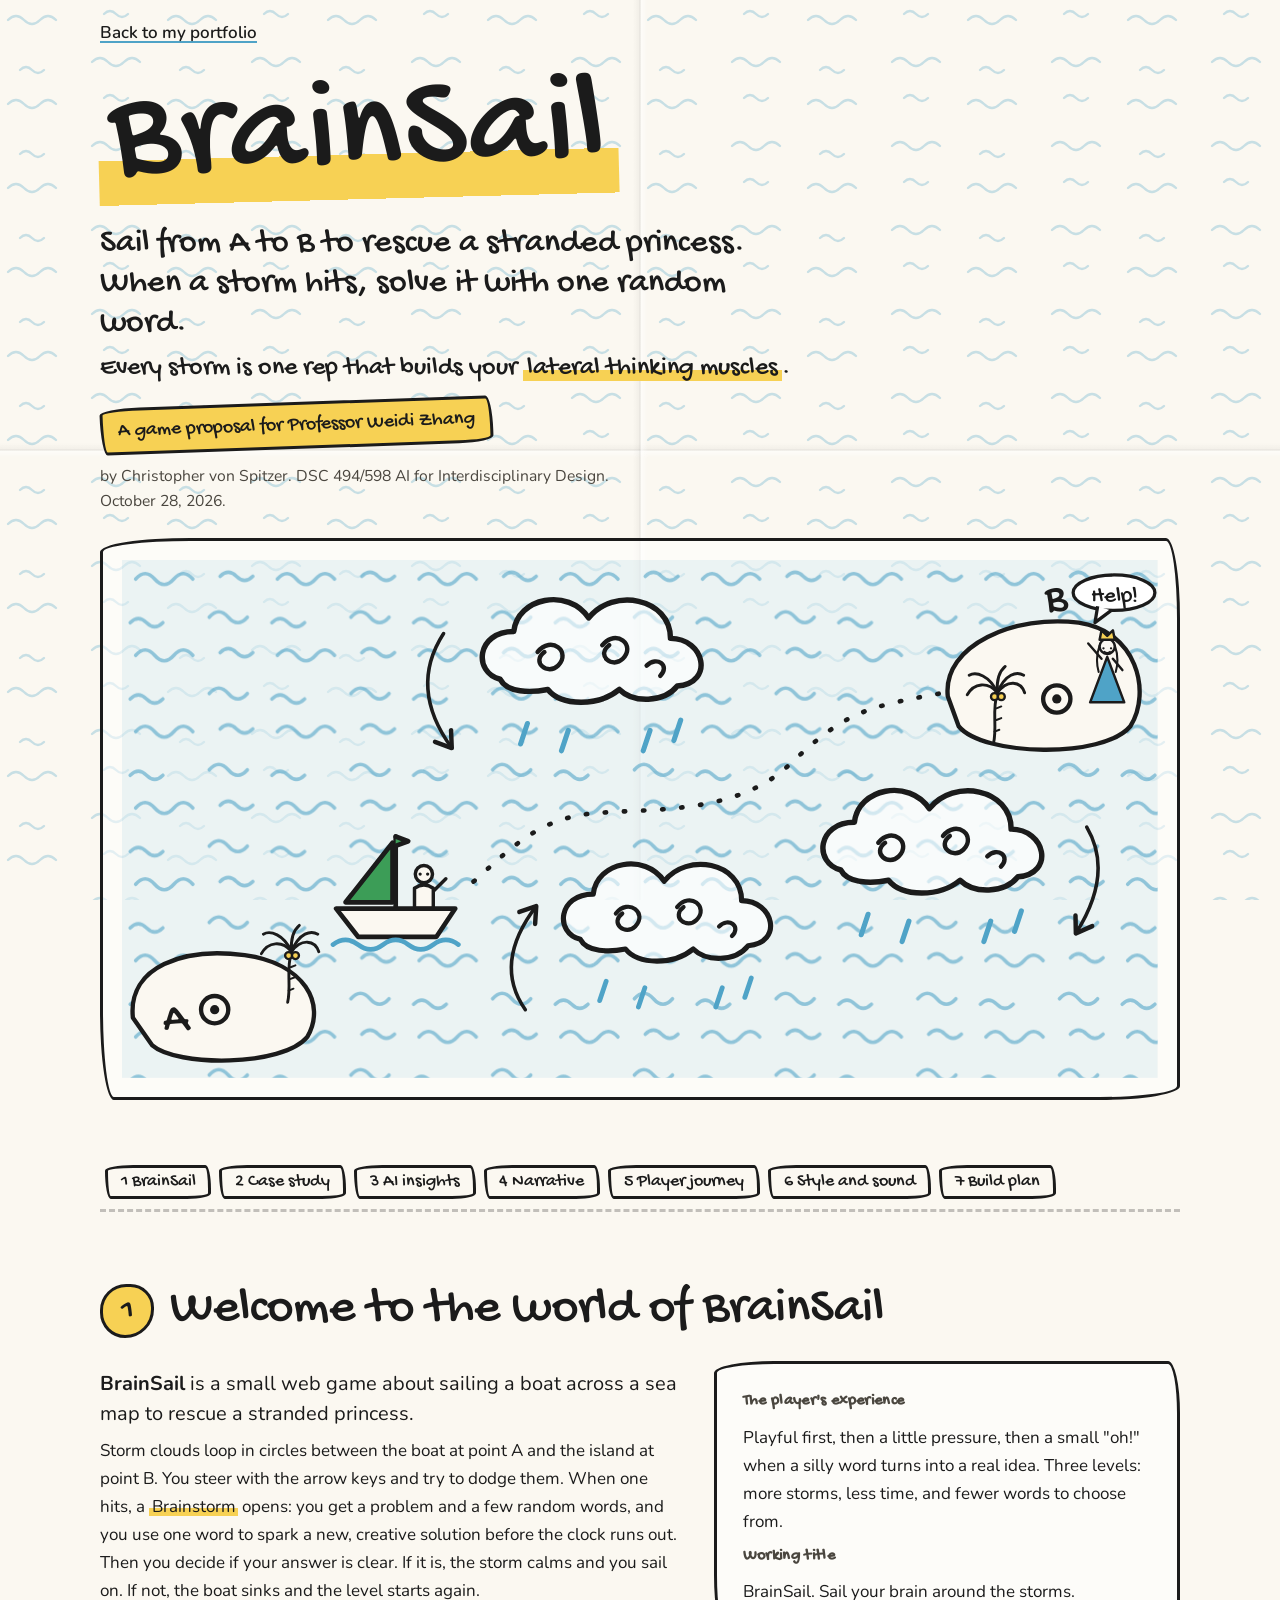
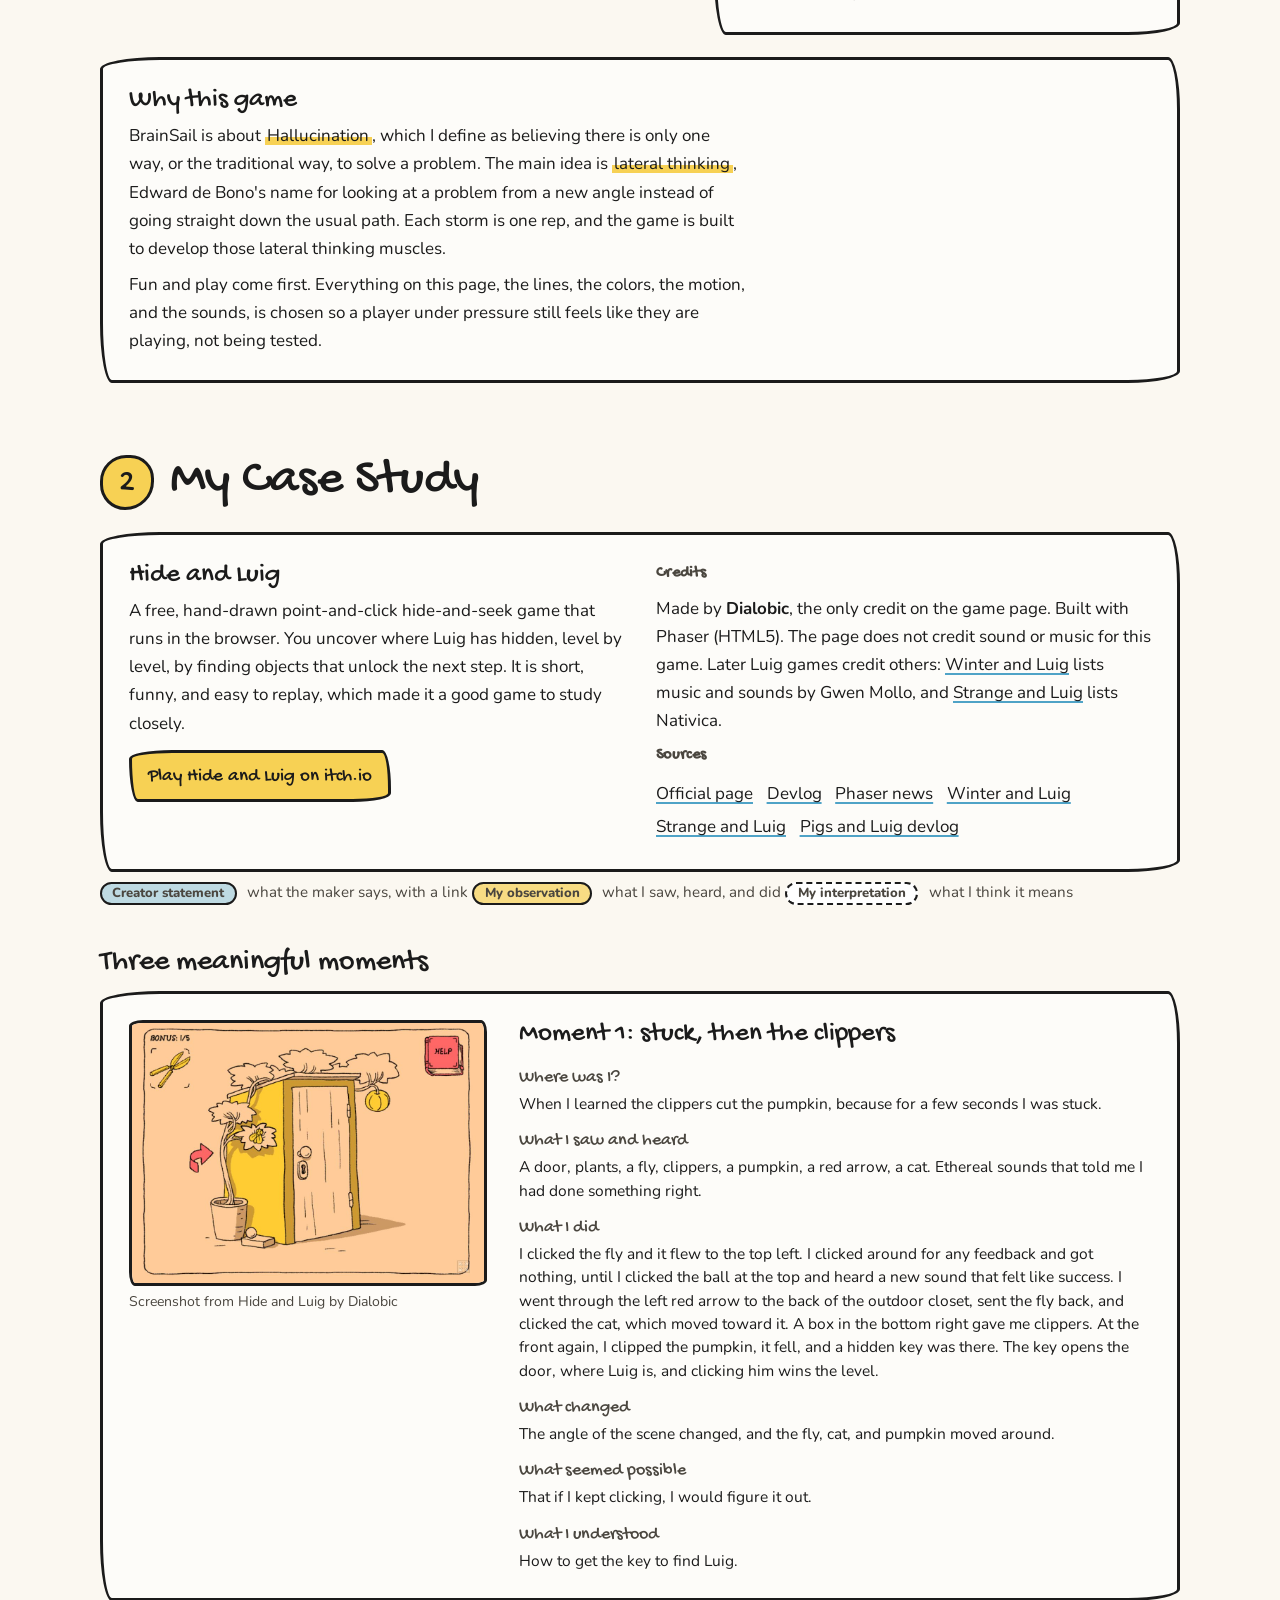
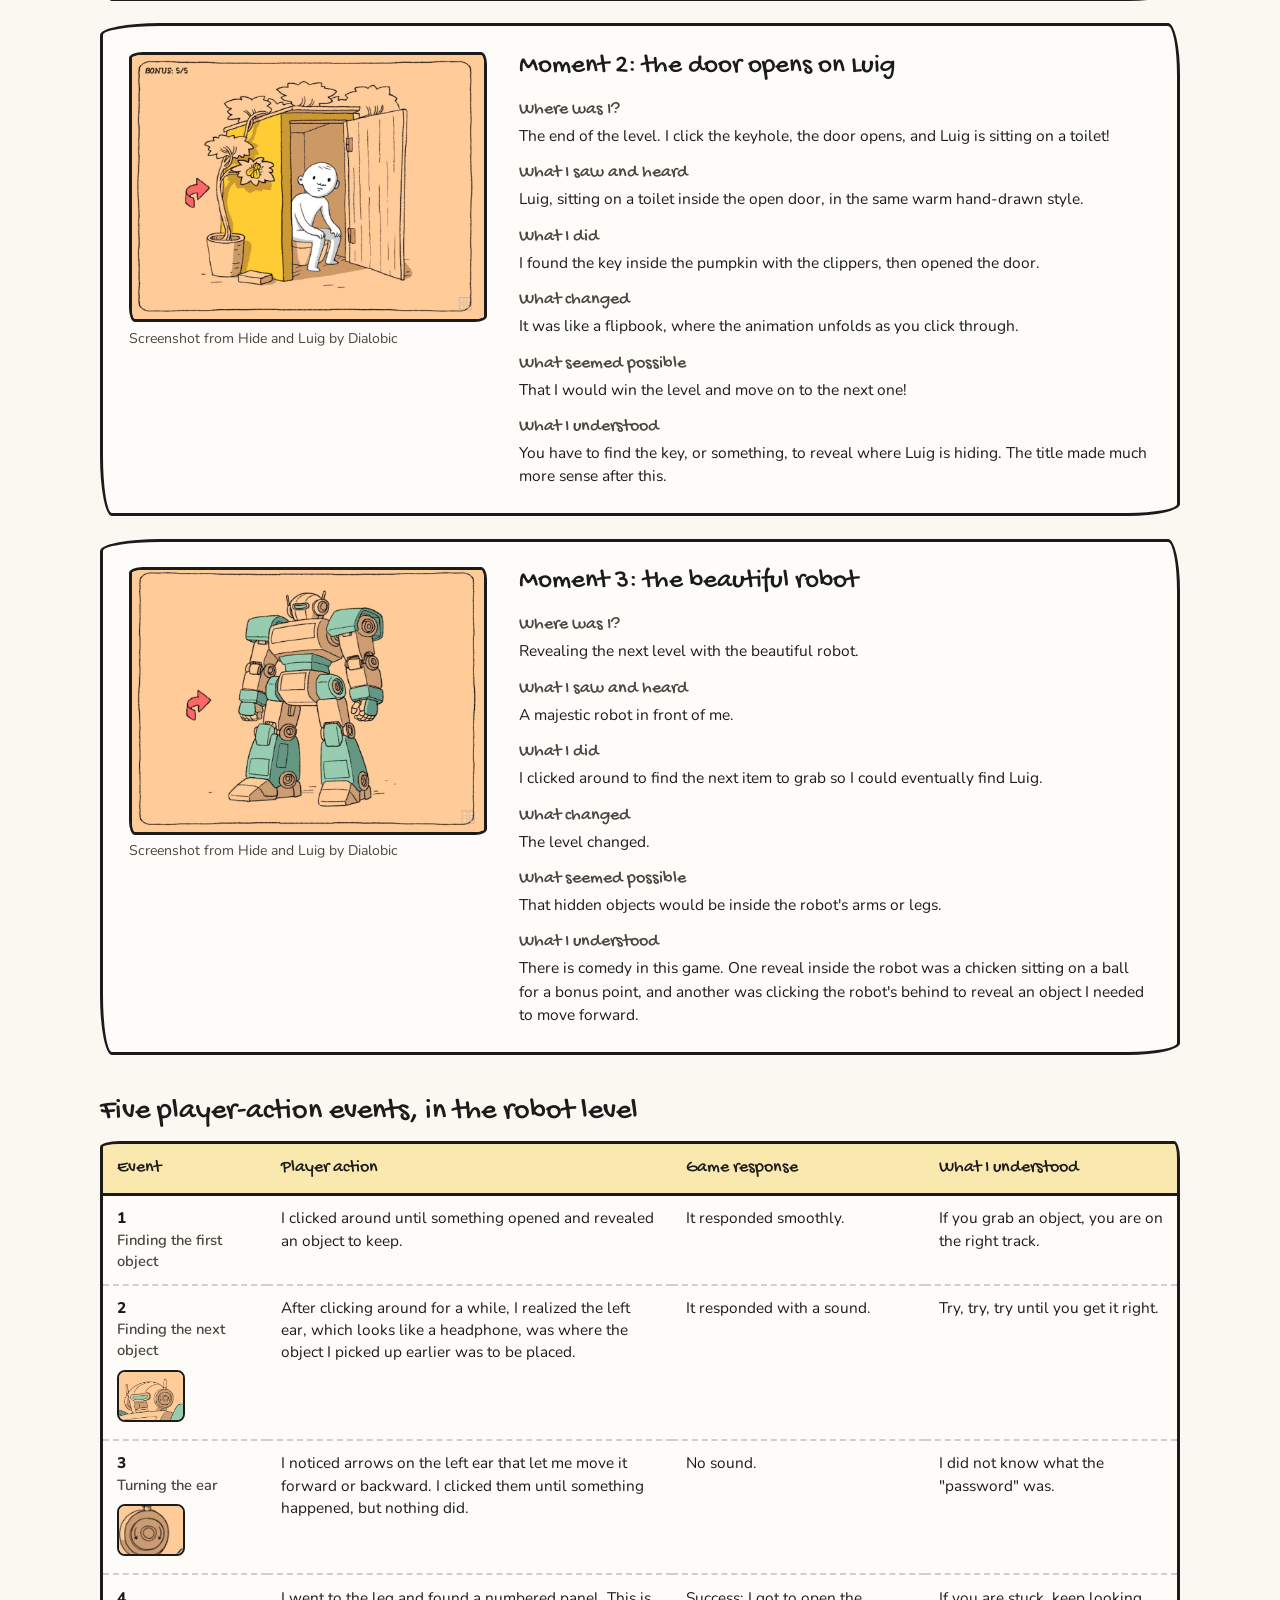
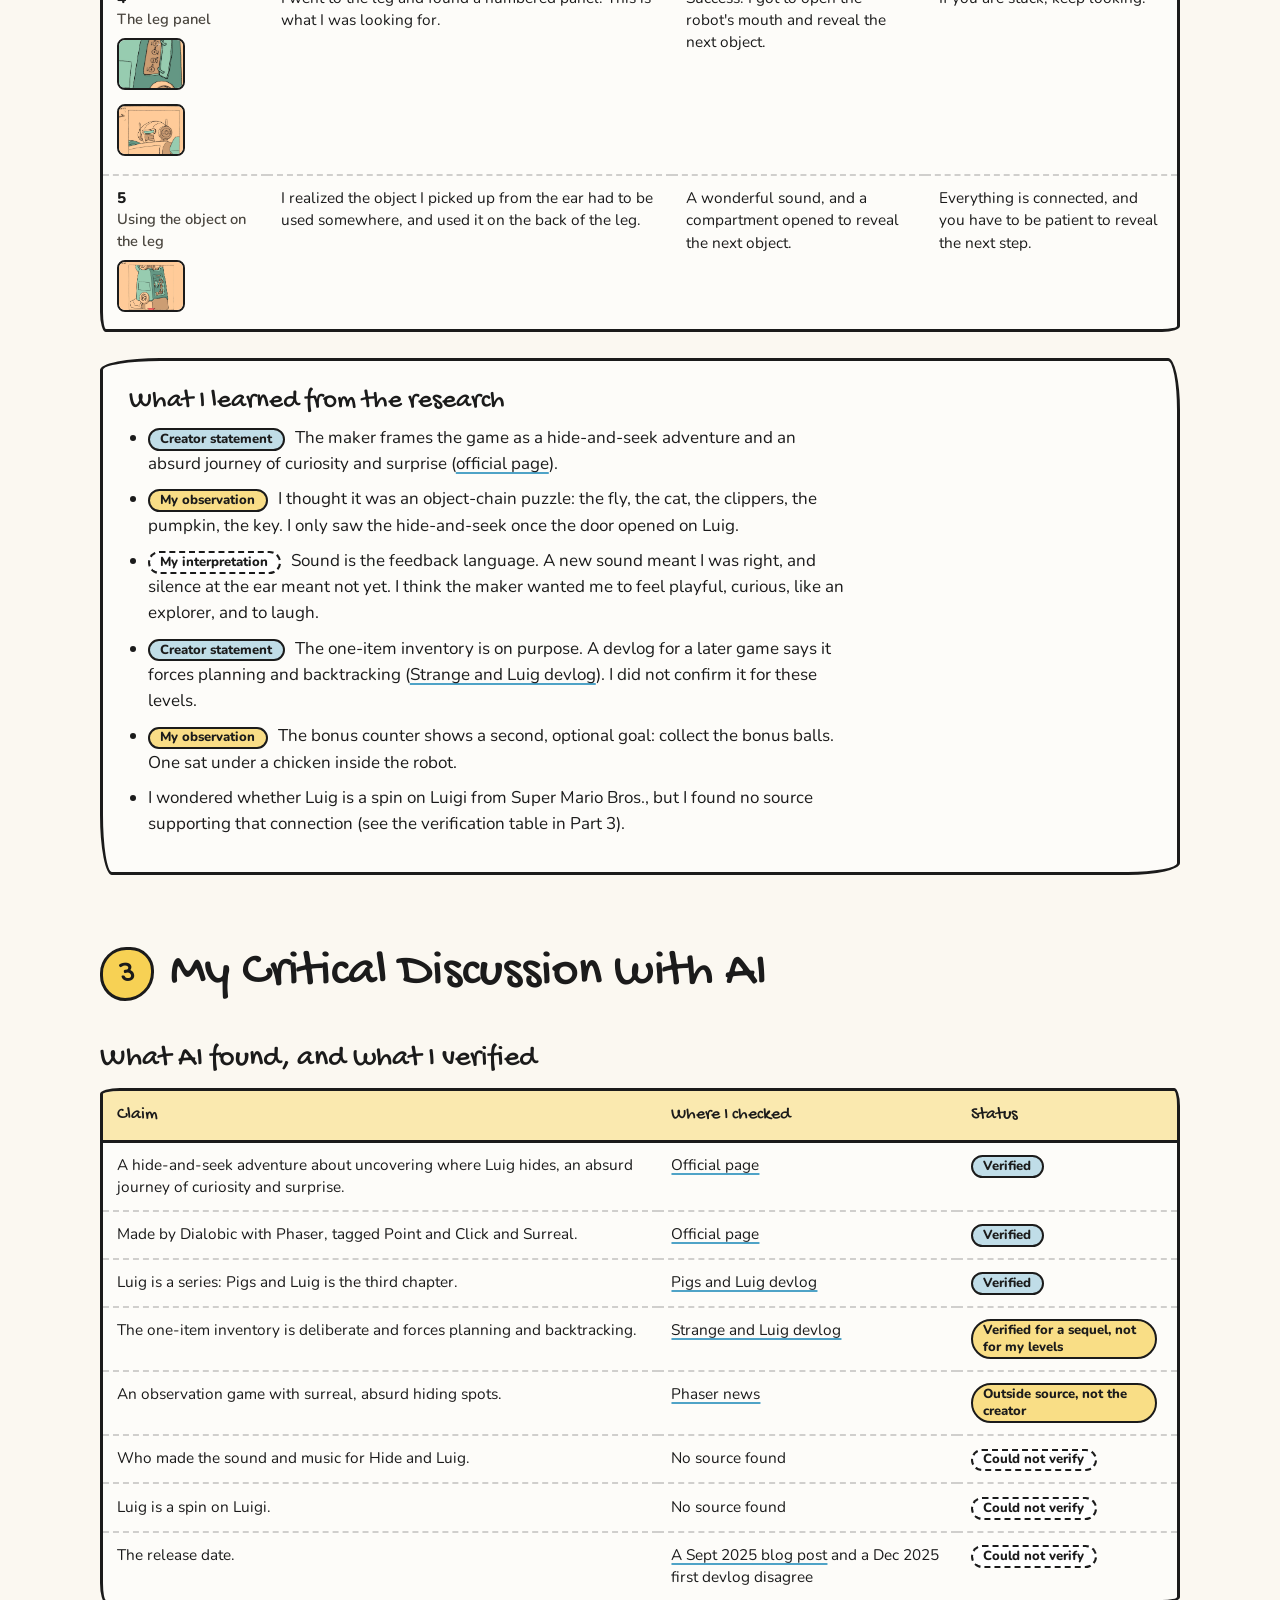
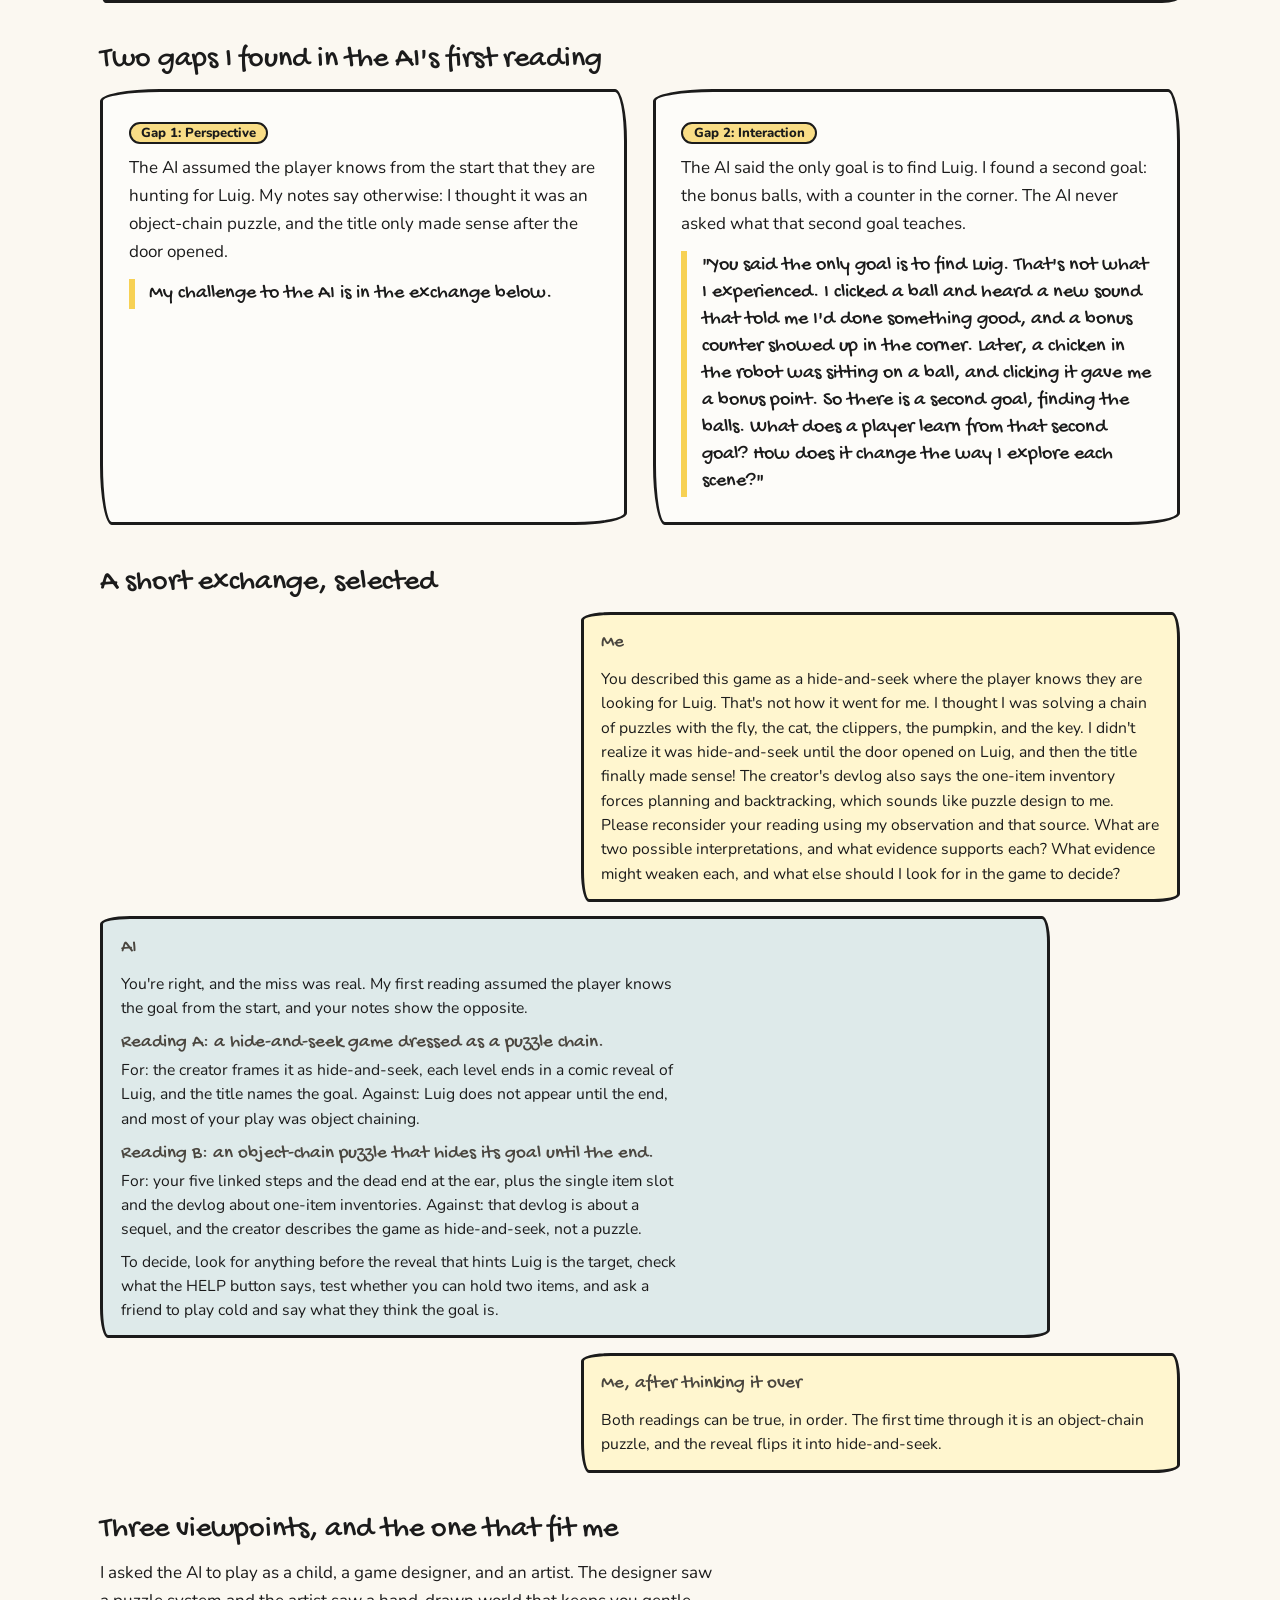
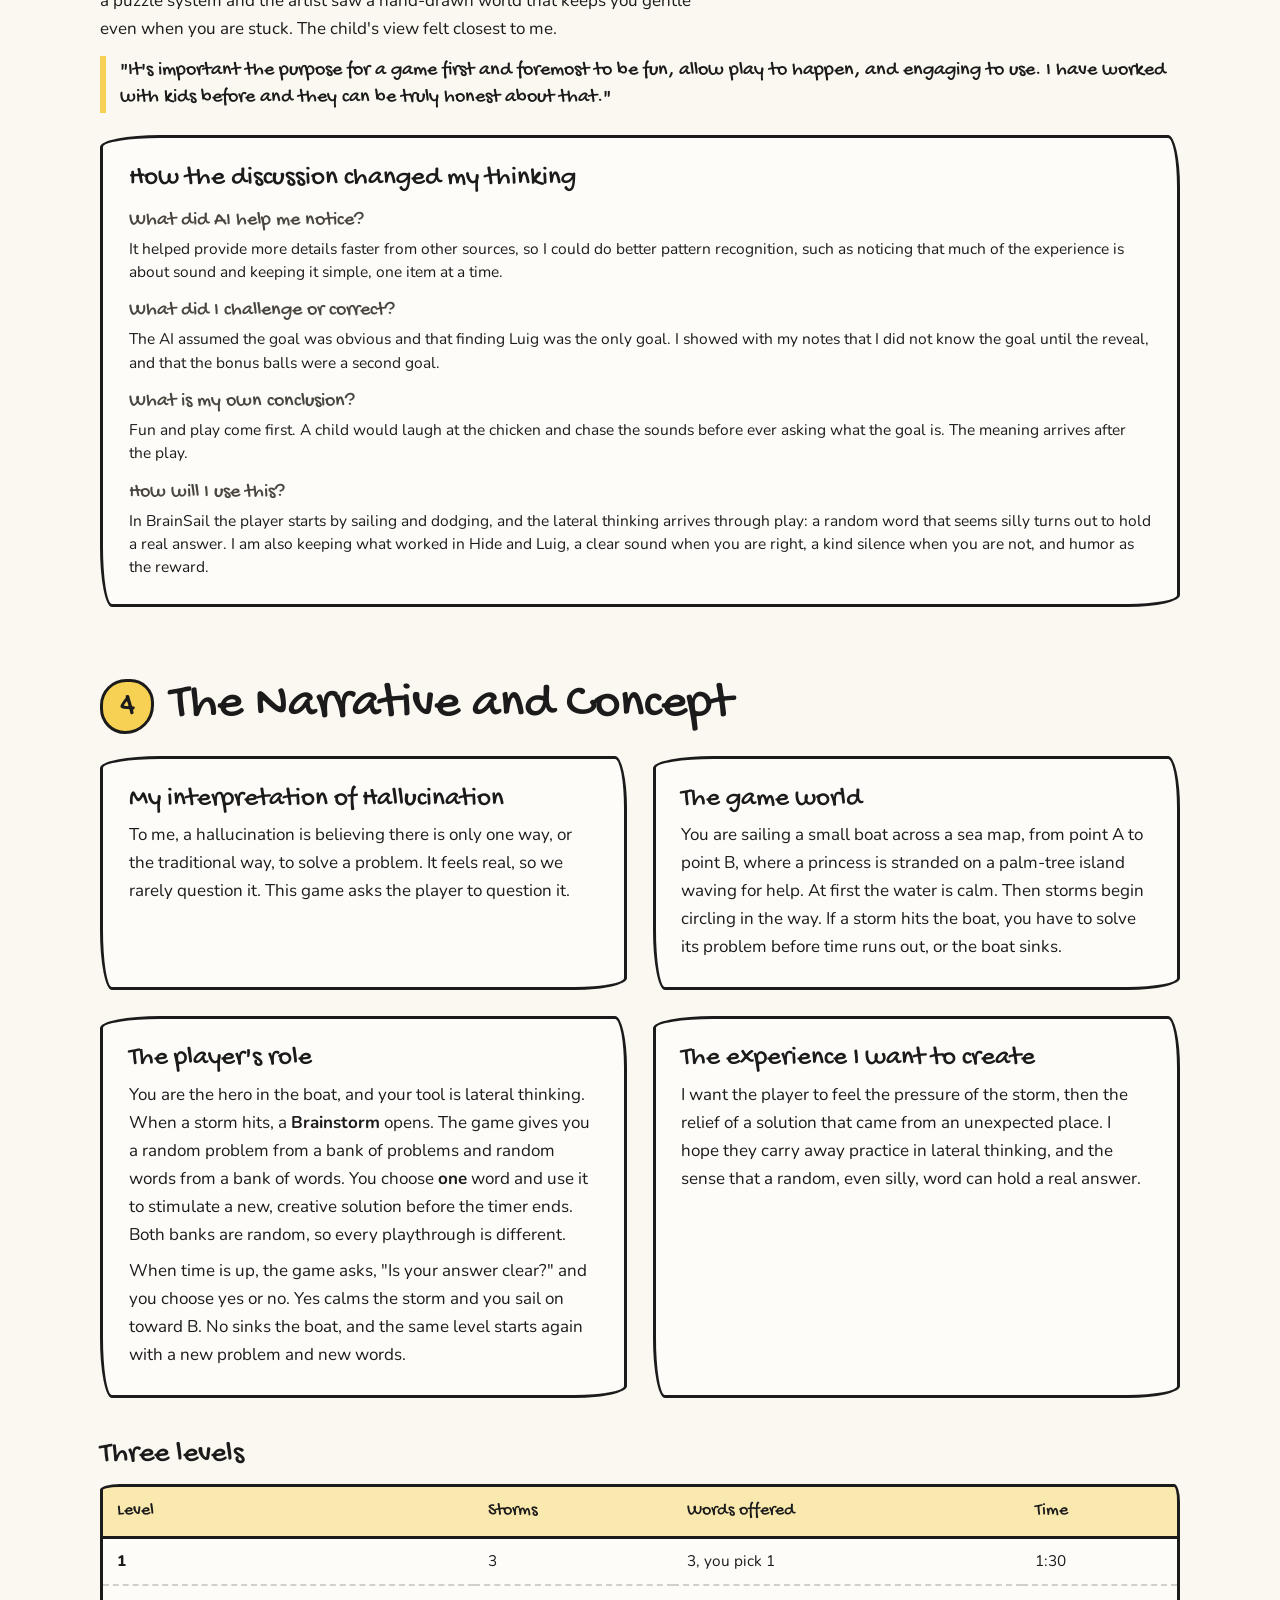
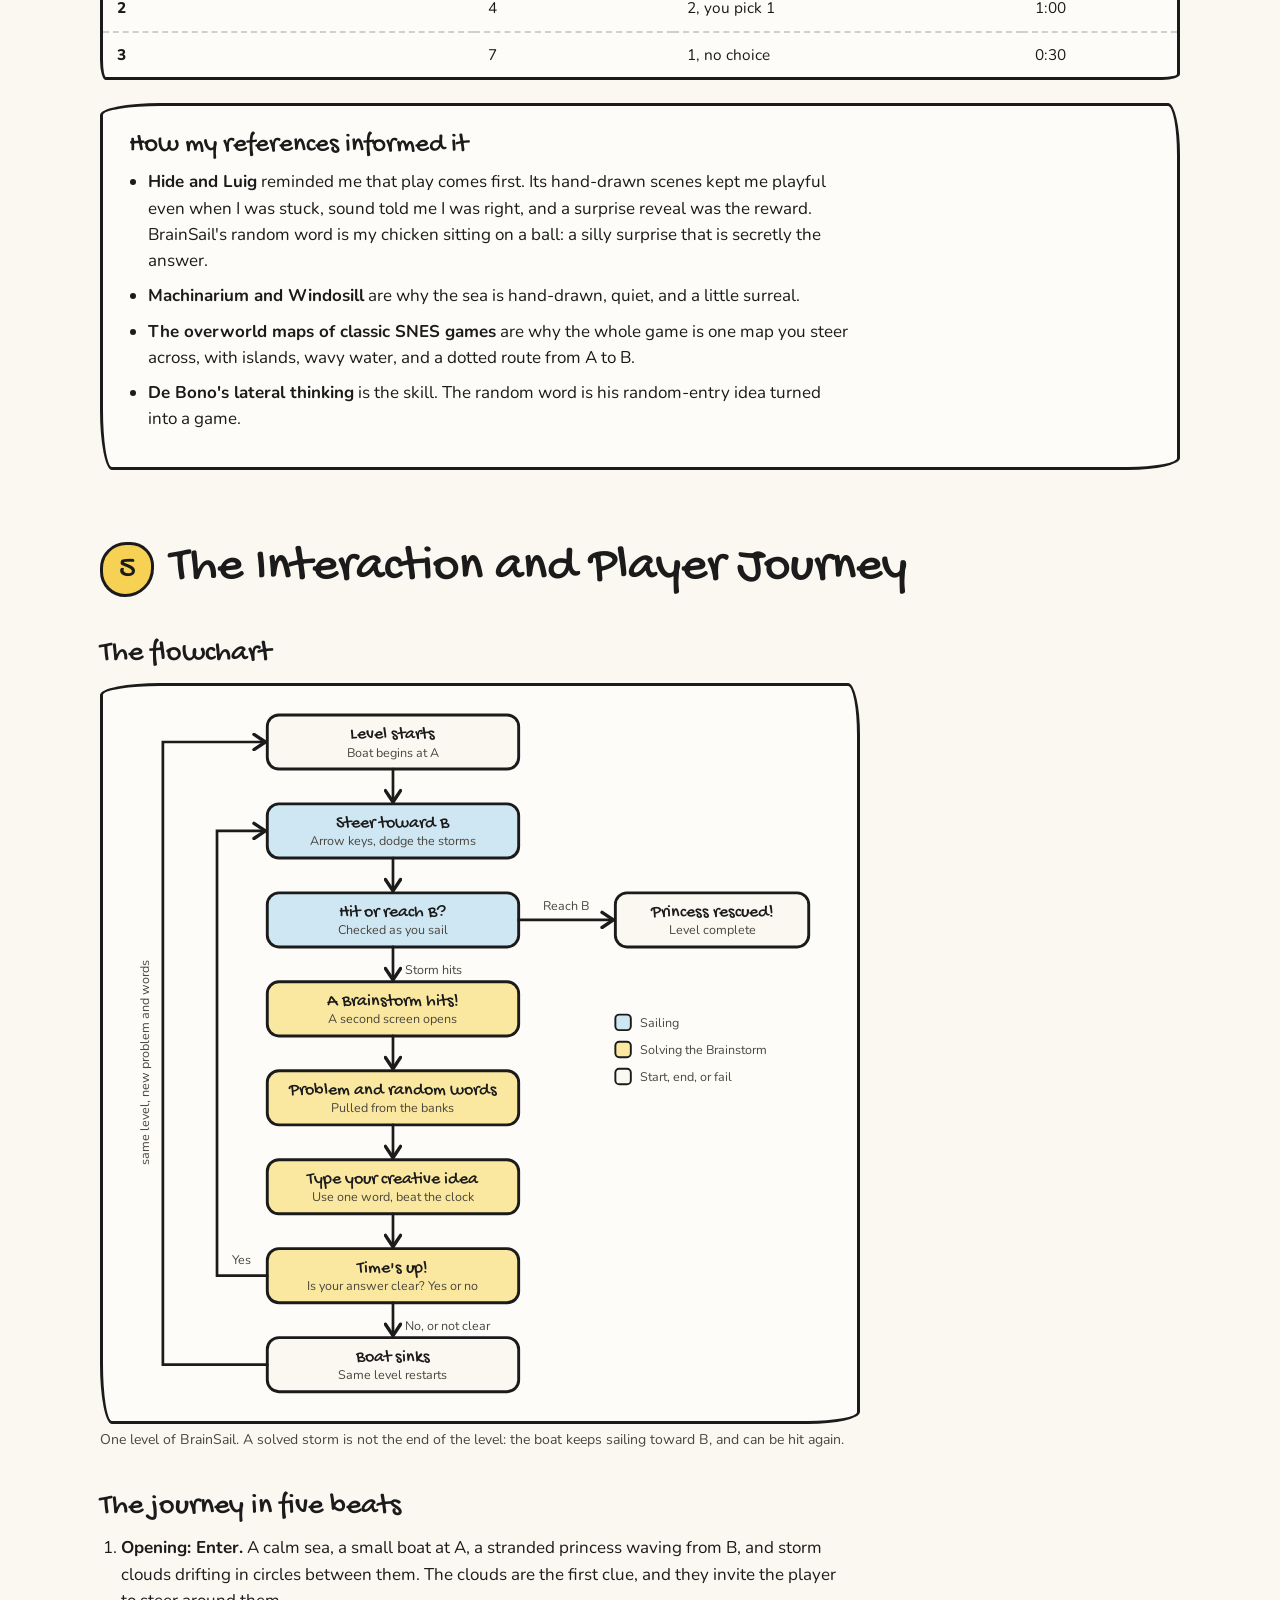
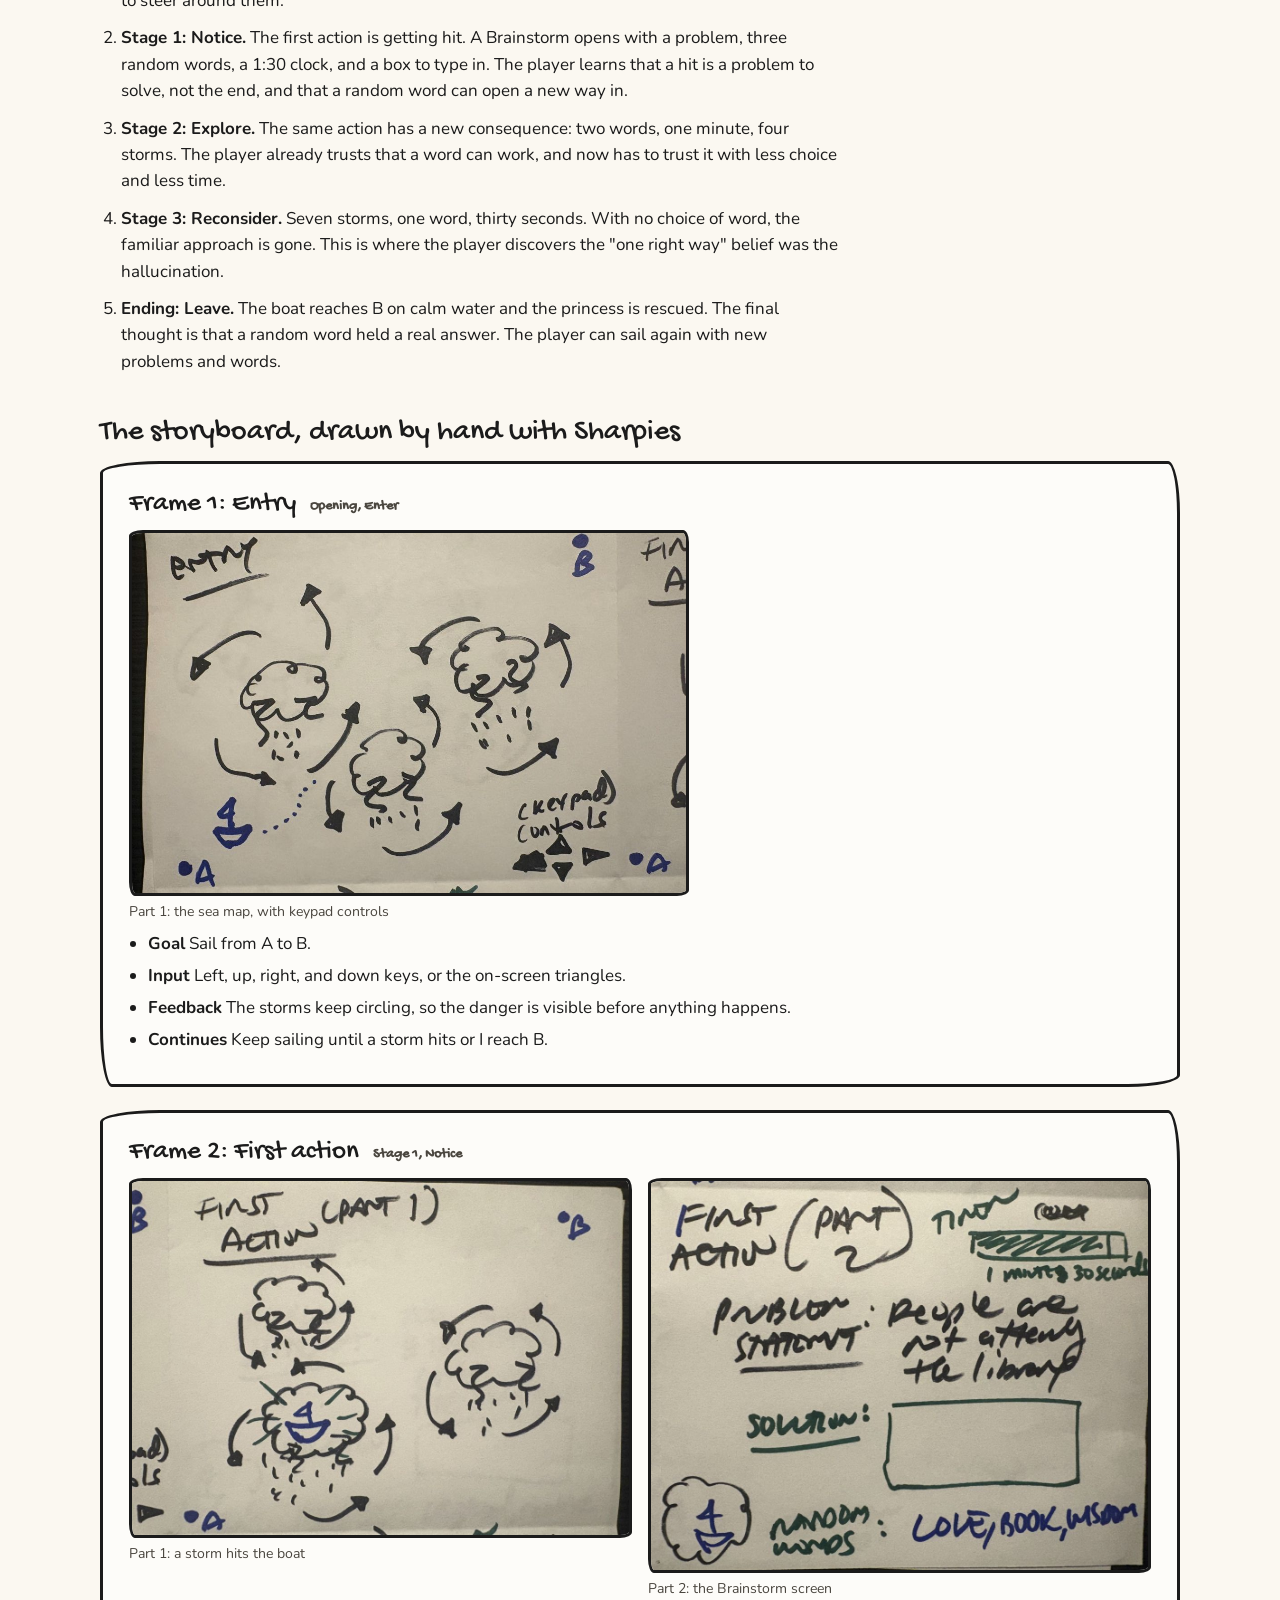
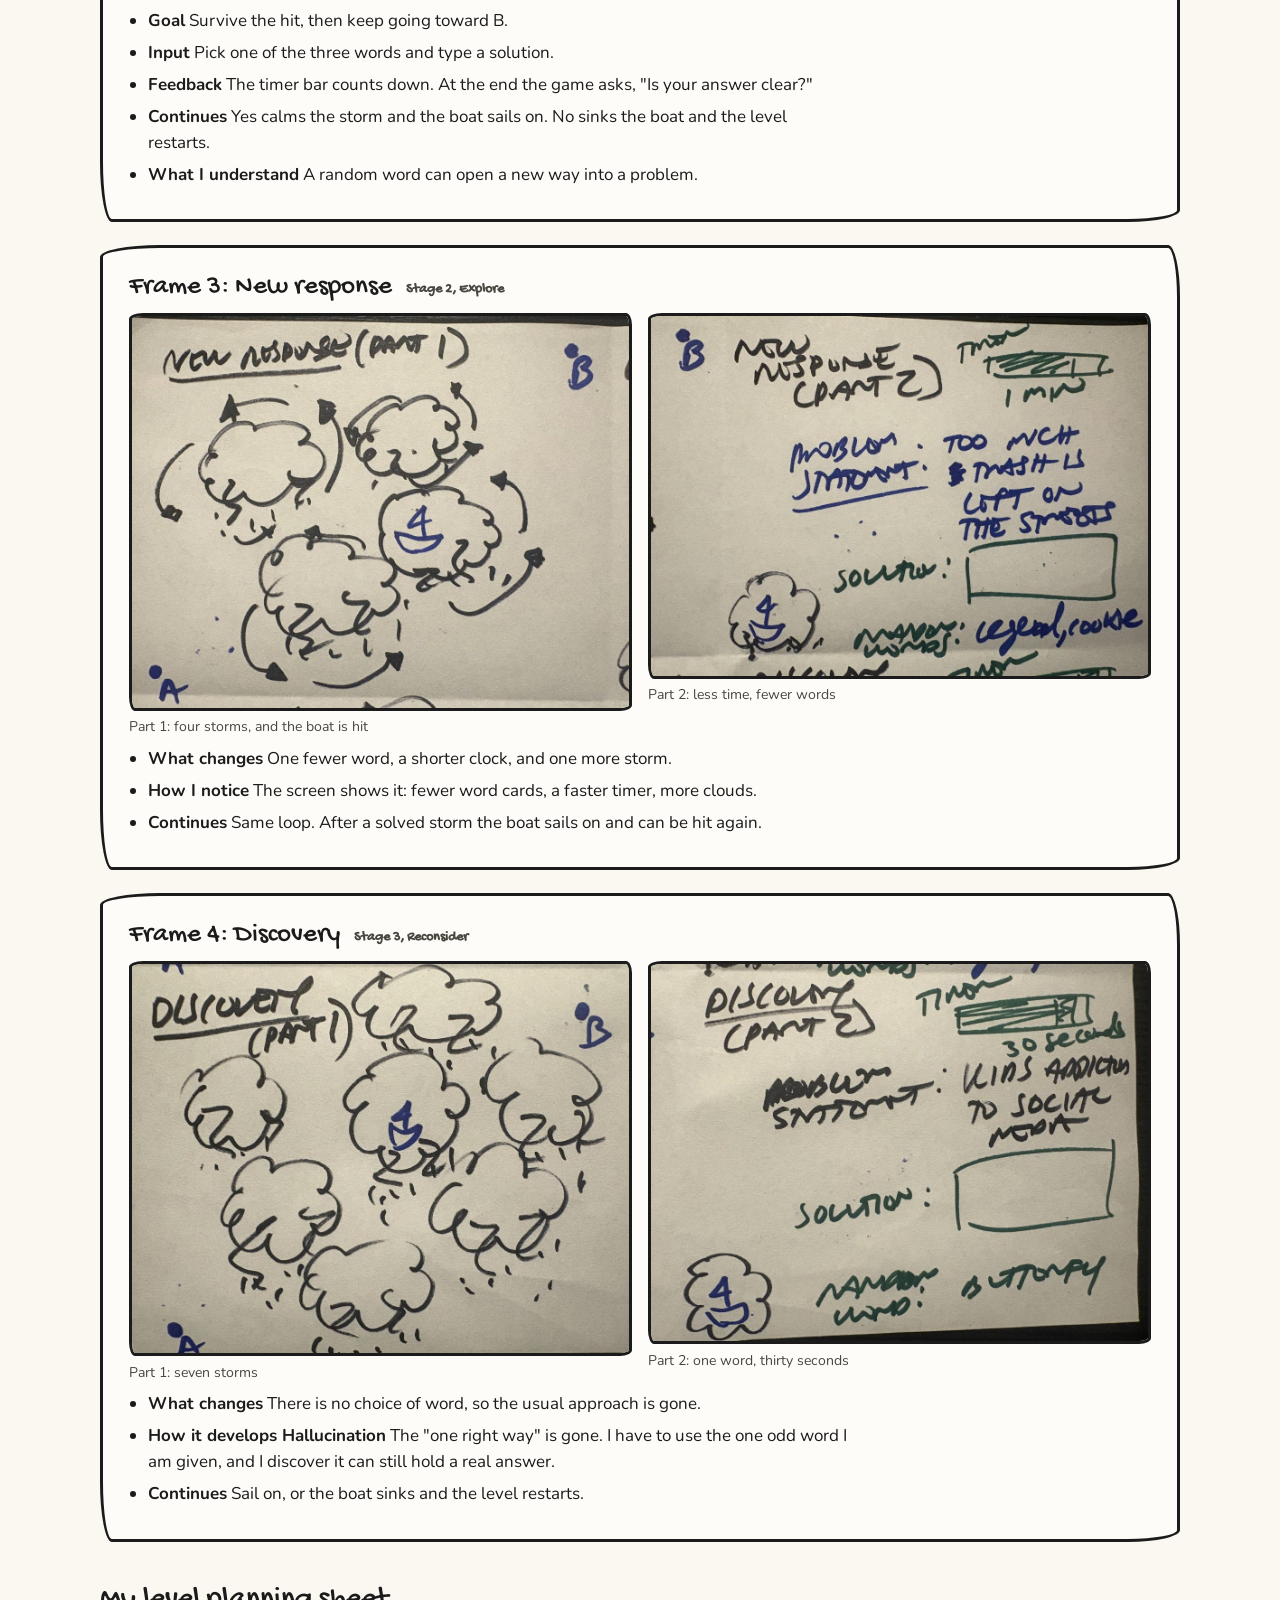
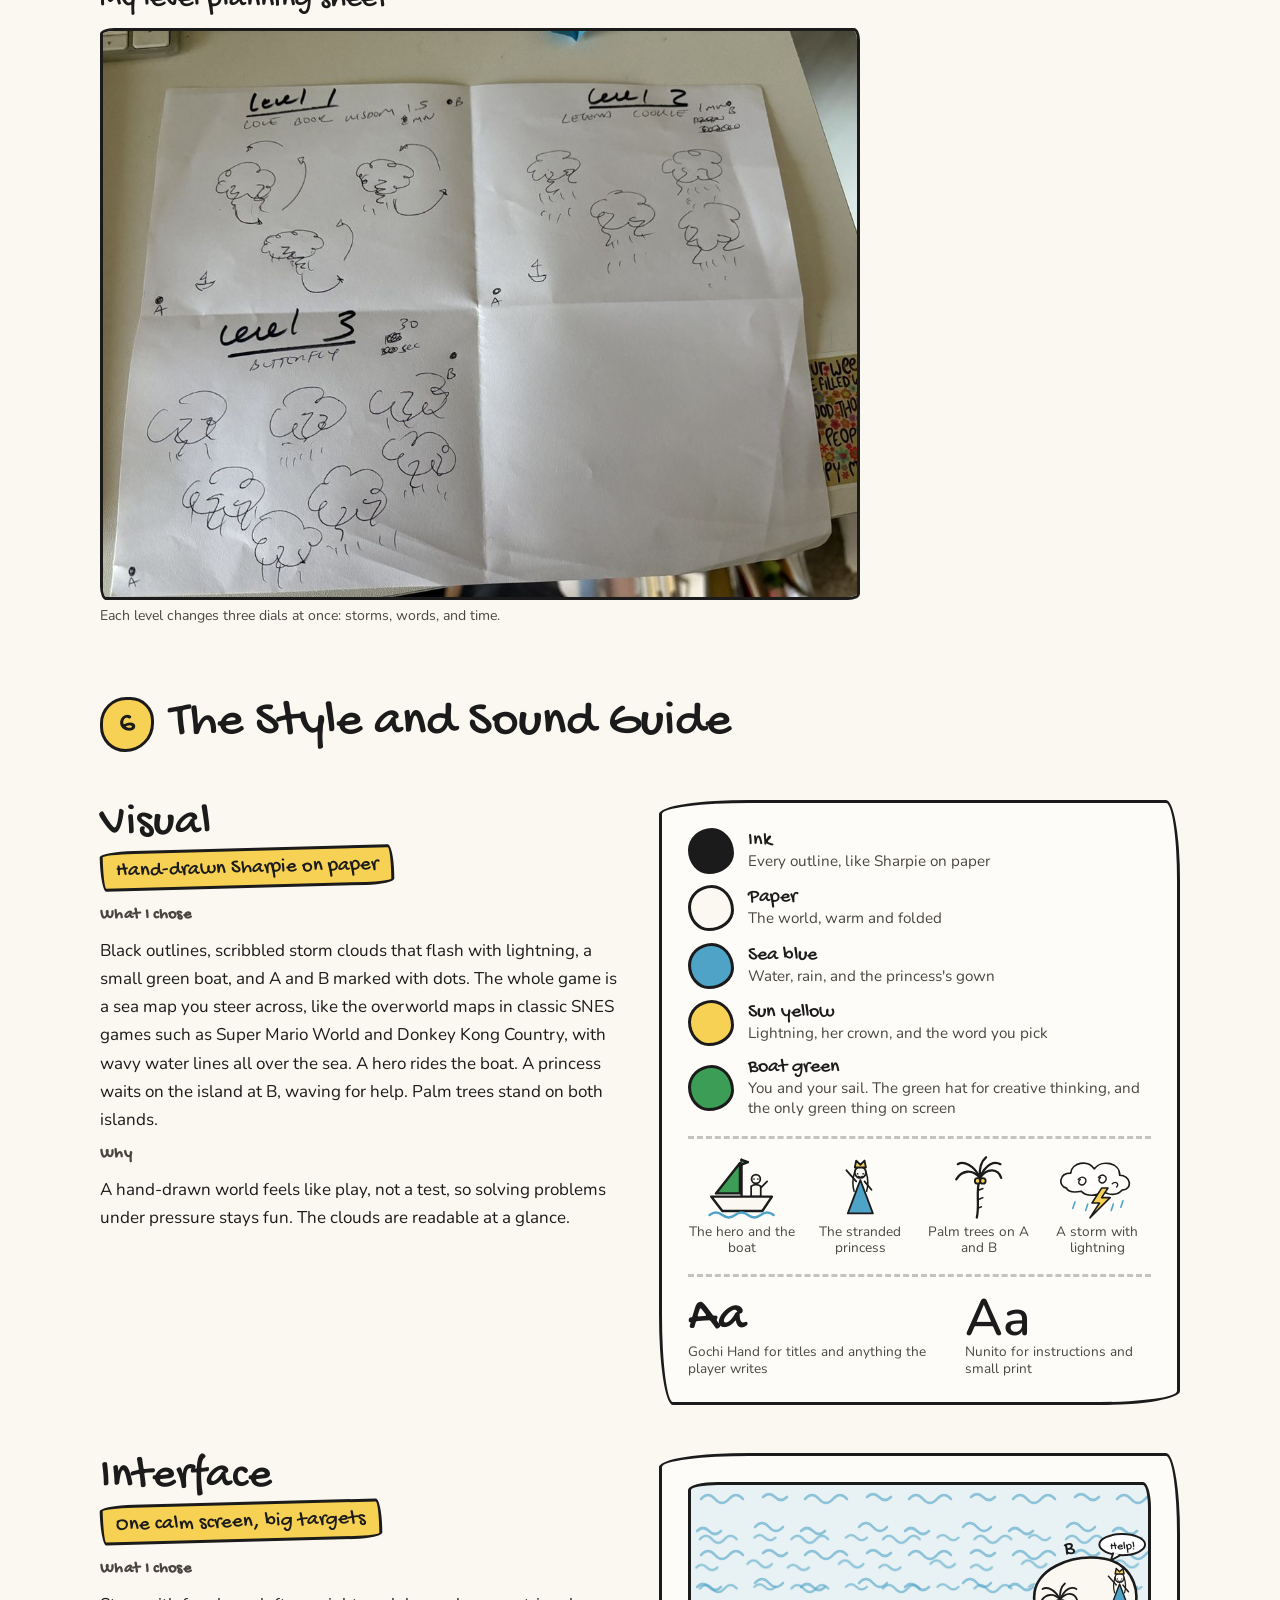
==== commit fa383f9b: "Fix alt text and dead link" ====
--- a/brainsail-proposal/index.html
+++ b/brainsail-proposal/index.html
@@ -485,7 +485,7 @@
           <li><span class="bsp-tag t-int">My interpretation</span> Sound is the feedback language. A new sound meant I was right, and silence at the ear meant not yet. I think the maker wanted me to feel playful, curious, like an explorer, and to laugh.</li>
           <li><span class="bsp-tag t-src">Creator statement</span> The one-item inventory is on purpose. A devlog for a later game says it forces planning and backtracking (<a href="https://dialobic.itch.io/strange-and-luig/devlog">Strange and Luig devlog</a>). I did not confirm it for these levels.</li>
           <li><span class="bsp-tag t-obs">My observation</span> The bonus counter shows a second, optional goal: collect the bonus balls. One sat under a chicken inside the robot.</li>
-          <li>I wondered whether Luig is a spin on Luigi from Super Mario Bros., but I found no source supporting that connection. The <a href="#luig-name-check">evidence audit</a> records it as unverified.</li>
+          <li>I wondered whether Luig is a spin on Luigi from Super Mario Bros., but I found no source supporting that connection (see the verification table in Part 3).</li>
         </ul>
       </div>
     </section>
@@ -584,7 +584,7 @@
       </ol>
 
       <h3 class="bsp-sub">The storyboard, drawn by hand with Sharpies</h3>
-      <div class="bsp-boards"><article class="bsp-card bsp-frame"><h3>Frame 1: Entry <small>Opening, Enter</small></h3><div class="bsp-pair one"><figure class="bsp-fig"><img src="assets/sketch-6621.jpg" alt="Hand-drawn sketch: a boat at A, three storm clouds with curved arrows showing their loops, B in the top right, and four keypad triangles at the bottom right." loading="lazy"><figcaption>Part 1: the sea map, with keypad controls</figcaption></figure></div><ul class="bsp-list tight"><li><b>Goal</b> Sail from A to B.</li><li><b>Input</b> Left, up, right, and down keys, or the on-screen triangles.</li><li><b>Feedback</b> The storms keep circling, so the danger is visible before anything happens.</li><li><b>Continues</b> Keep sailing until a storm hits or I reach B.</li></ul></article><article class="bsp-card bsp-frame"><h3>Frame 2: First action <small>Stage 1, Notice</small></h3><div class="bsp-pair"><figure class="bsp-fig"><img src="assets/sketch-6622.jpg" alt="Hand-drawn sketch: the boat inside a storm cloud with lightning marks around it, two other clouds circling nearby." loading="lazy"><figcaption>Part 1: a storm hits the boat</figcaption></figure><figure class="bsp-fig"><img src="assets/sketch-6623.jpg" alt="Hand-drawn sketch of the Brainstorm screen: a timer bar of 1 minute 30 seconds, the problem "People are not attending the library", a solution box, and the random words love, book, wisdom." loading="lazy"><figcaption>Part 2: the Brainstorm screen</figcaption></figure></div><ul class="bsp-list tight"><li><b>Goal</b> Survive the hit, then keep going toward B.</li><li><b>Input</b> Pick one of the three words and type a solution.</li><li><b>Feedback</b> The timer bar counts down. At the end the game asks, "Is your answer clear?"</li><li><b>Continues</b> Yes calms the storm and the boat sails on. No sinks the boat and the level restarts.</li><li><b>What I understand</b> A random word can open a new way into a problem.</li></ul></article><article class="bsp-card bsp-frame"><h3>Frame 3: New response <small>Stage 2, Explore</small></h3><div class="bsp-pair"><figure class="bsp-fig"><img src="assets/sketch-6624.jpg" alt="Hand-drawn sketch: four storm clouds close together with the boat inside one of them." loading="lazy"><figcaption>Part 1: four storms, and the boat is hit</figcaption></figure><figure class="bsp-fig"><img src="assets/sketch-6625.jpg" alt="Hand-drawn sketch of the Brainstorm screen: a timer of 1 minute, the problem "Too much trash is left on the streets", a solution box, and two random words." loading="lazy"><figcaption>Part 2: less time, fewer words</figcaption></figure></div><ul class="bsp-list tight"><li><b>What changes</b> One fewer word, a shorter clock, and one more storm.</li><li><b>How I notice</b> The screen shows it: fewer word cards, a faster timer, more clouds.</li><li><b>Continues</b> Same loop. After a solved storm the boat sails on and can be hit again.</li></ul></article><article class="bsp-card bsp-frame"><h3>Frame 4: Discovery <small>Stage 3, Reconsider</small></h3><div class="bsp-pair"><figure class="bsp-fig"><img src="assets/sketch-6626.jpg" alt="Hand-drawn sketch: seven storm clouds crowded around the boat." loading="lazy"><figcaption>Part 1: seven storms</figcaption></figure><figure class="bsp-fig"><img src="assets/sketch-6627.jpg" alt="Hand-drawn sketch of the Brainstorm screen: a 30 second timer, the problem "Kids addicted to social media", a solution box, and one random word, butterfly." loading="lazy"><figcaption>Part 2: one word, thirty seconds</figcaption></figure></div><ul class="bsp-list tight"><li><b>What changes</b> There is no choice of word, so the usual approach is gone.</li><li><b>How it develops Hallucination</b> The "one right way" is gone. I have to use the one odd word I am given, and I discover it can still hold a real answer.</li><li><b>Continues</b> Sail on, or the boat sinks and the level restarts.</li></ul></article></div>
+      <div class="bsp-boards"><article class="bsp-card bsp-frame"><h3>Frame 1: Entry <small>Opening, Enter</small></h3><div class="bsp-pair one"><figure class="bsp-fig"><img src="assets/sketch-6621.jpg" alt="Hand-drawn sketch: a boat at A, three storm clouds with curved arrows showing their loops, B in the top right, and four keypad triangles at the bottom right." loading="lazy"><figcaption>Part 1: the sea map, with keypad controls</figcaption></figure></div><ul class="bsp-list tight"><li><b>Goal</b> Sail from A to B.</li><li><b>Input</b> Left, up, right, and down keys, or the on-screen triangles.</li><li><b>Feedback</b> The storms keep circling, so the danger is visible before anything happens.</li><li><b>Continues</b> Keep sailing until a storm hits or I reach B.</li></ul></article><article class="bsp-card bsp-frame"><h3>Frame 2: First action <small>Stage 1, Notice</small></h3><div class="bsp-pair"><figure class="bsp-fig"><img src="assets/sketch-6622.jpg" alt="Hand-drawn sketch: the boat inside a storm cloud with lightning marks around it, two other clouds circling nearby." loading="lazy"><figcaption>Part 1: a storm hits the boat</figcaption></figure><figure class="bsp-fig"><img src="assets/sketch-6623.jpg" alt="Hand-drawn sketch of the Brainstorm screen: a timer bar of 1 minute 30 seconds, the problem 'People are not attending the library', a solution box, and the random words love, book, wisdom." loading="lazy"><figcaption>Part 2: the Brainstorm screen</figcaption></figure></div><ul class="bsp-list tight"><li><b>Goal</b> Survive the hit, then keep going toward B.</li><li><b>Input</b> Pick one of the three words and type a solution.</li><li><b>Feedback</b> The timer bar counts down. At the end the game asks, "Is your answer clear?"</li><li><b>Continues</b> Yes calms the storm and the boat sails on. No sinks the boat and the level restarts.</li><li><b>What I understand</b> A random word can open a new way into a problem.</li></ul></article><article class="bsp-card bsp-frame"><h3>Frame 3: New response <small>Stage 2, Explore</small></h3><div class="bsp-pair"><figure class="bsp-fig"><img src="assets/sketch-6624.jpg" alt="Hand-drawn sketch: four storm clouds close together with the boat inside one of them." loading="lazy"><figcaption>Part 1: four storms, and the boat is hit</figcaption></figure><figure class="bsp-fig"><img src="assets/sketch-6625.jpg" alt="Hand-drawn sketch of the Brainstorm screen: a timer of 1 minute, the problem 'Too much trash is left on the streets', a solution box, and two random words." loading="lazy"><figcaption>Part 2: less time, fewer words</figcaption></figure></div><ul class="bsp-list tight"><li><b>What changes</b> One fewer word, a shorter clock, and one more storm.</li><li><b>How I notice</b> The screen shows it: fewer word cards, a faster timer, more clouds.</li><li><b>Continues</b> Same loop. After a solved storm the boat sails on and can be hit again.</li></ul></article><article class="bsp-card bsp-frame"><h3>Frame 4: Discovery <small>Stage 3, Reconsider</small></h3><div class="bsp-pair"><figure class="bsp-fig"><img src="assets/sketch-6626.jpg" alt="Hand-drawn sketch: seven storm clouds crowded around the boat." loading="lazy"><figcaption>Part 1: seven storms</figcaption></figure><figure class="bsp-fig"><img src="assets/sketch-6627.jpg" alt="Hand-drawn sketch of the Brainstorm screen: a 30 second timer, the problem 'Kids addicted to social media', a solution box, and one random word, butterfly." loading="lazy"><figcaption>Part 2: one word, thirty seconds</figcaption></figure></div><ul class="bsp-list tight"><li><b>What changes</b> There is no choice of word, so the usual approach is gone.</li><li><b>How it develops Hallucination</b> The "one right way" is gone. I have to use the one odd word I am given, and I discover it can still hold a real answer.</li><li><b>Continues</b> Sail on, or the boat sinks and the level restarts.</li></ul></article></div>
 
       <h3 class="bsp-sub">My level planning sheet</h3>
       <figure class="bsp-fig wide"><img src="assets/sketch-6620.jpg" alt="Hand-drawn planning sheet with three panels. Level 1: love, book, wisdom, 1.5 minutes, three storms. Level 2: lemons, cookie, 1 minute, four storms. Level 3: butterfly, 30 seconds, seven storms." loading="lazy"><figcaption>Each level changes three dials at once: storms, words, and time.</figcaption></figure>
